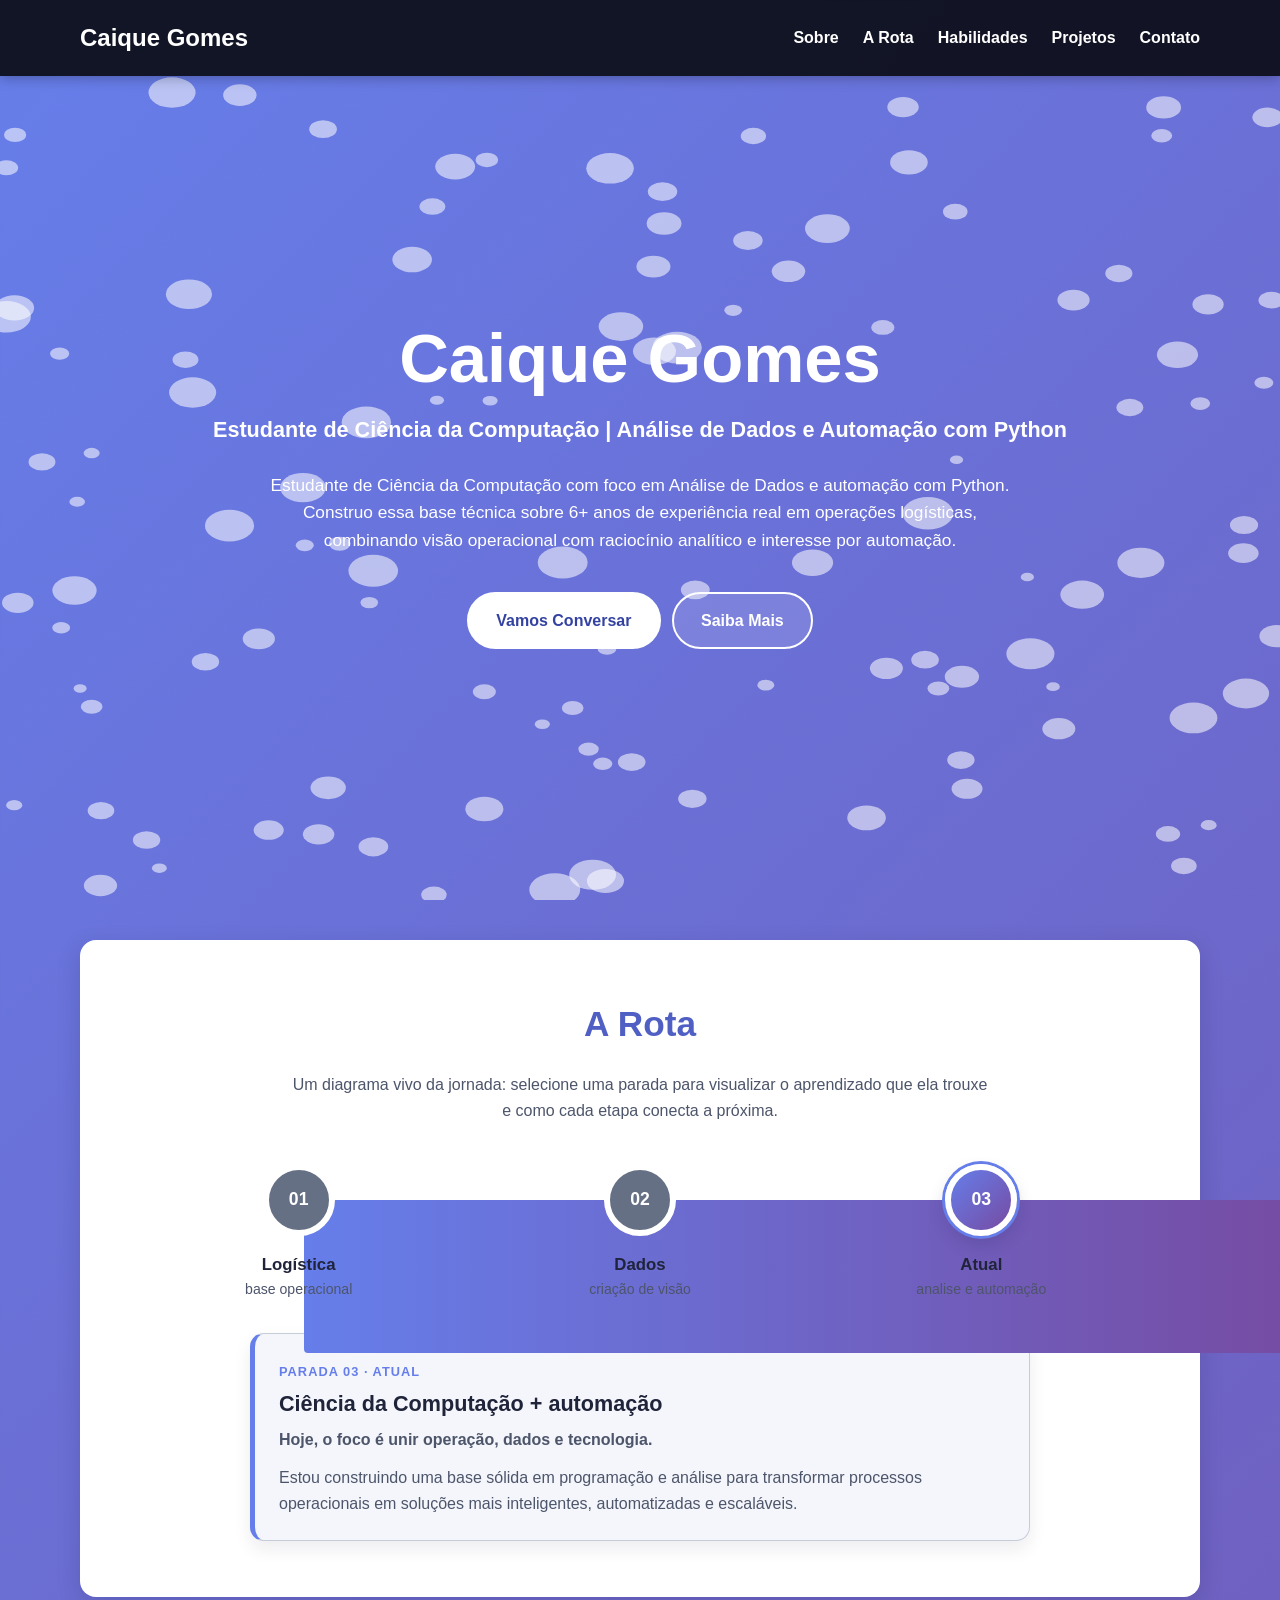
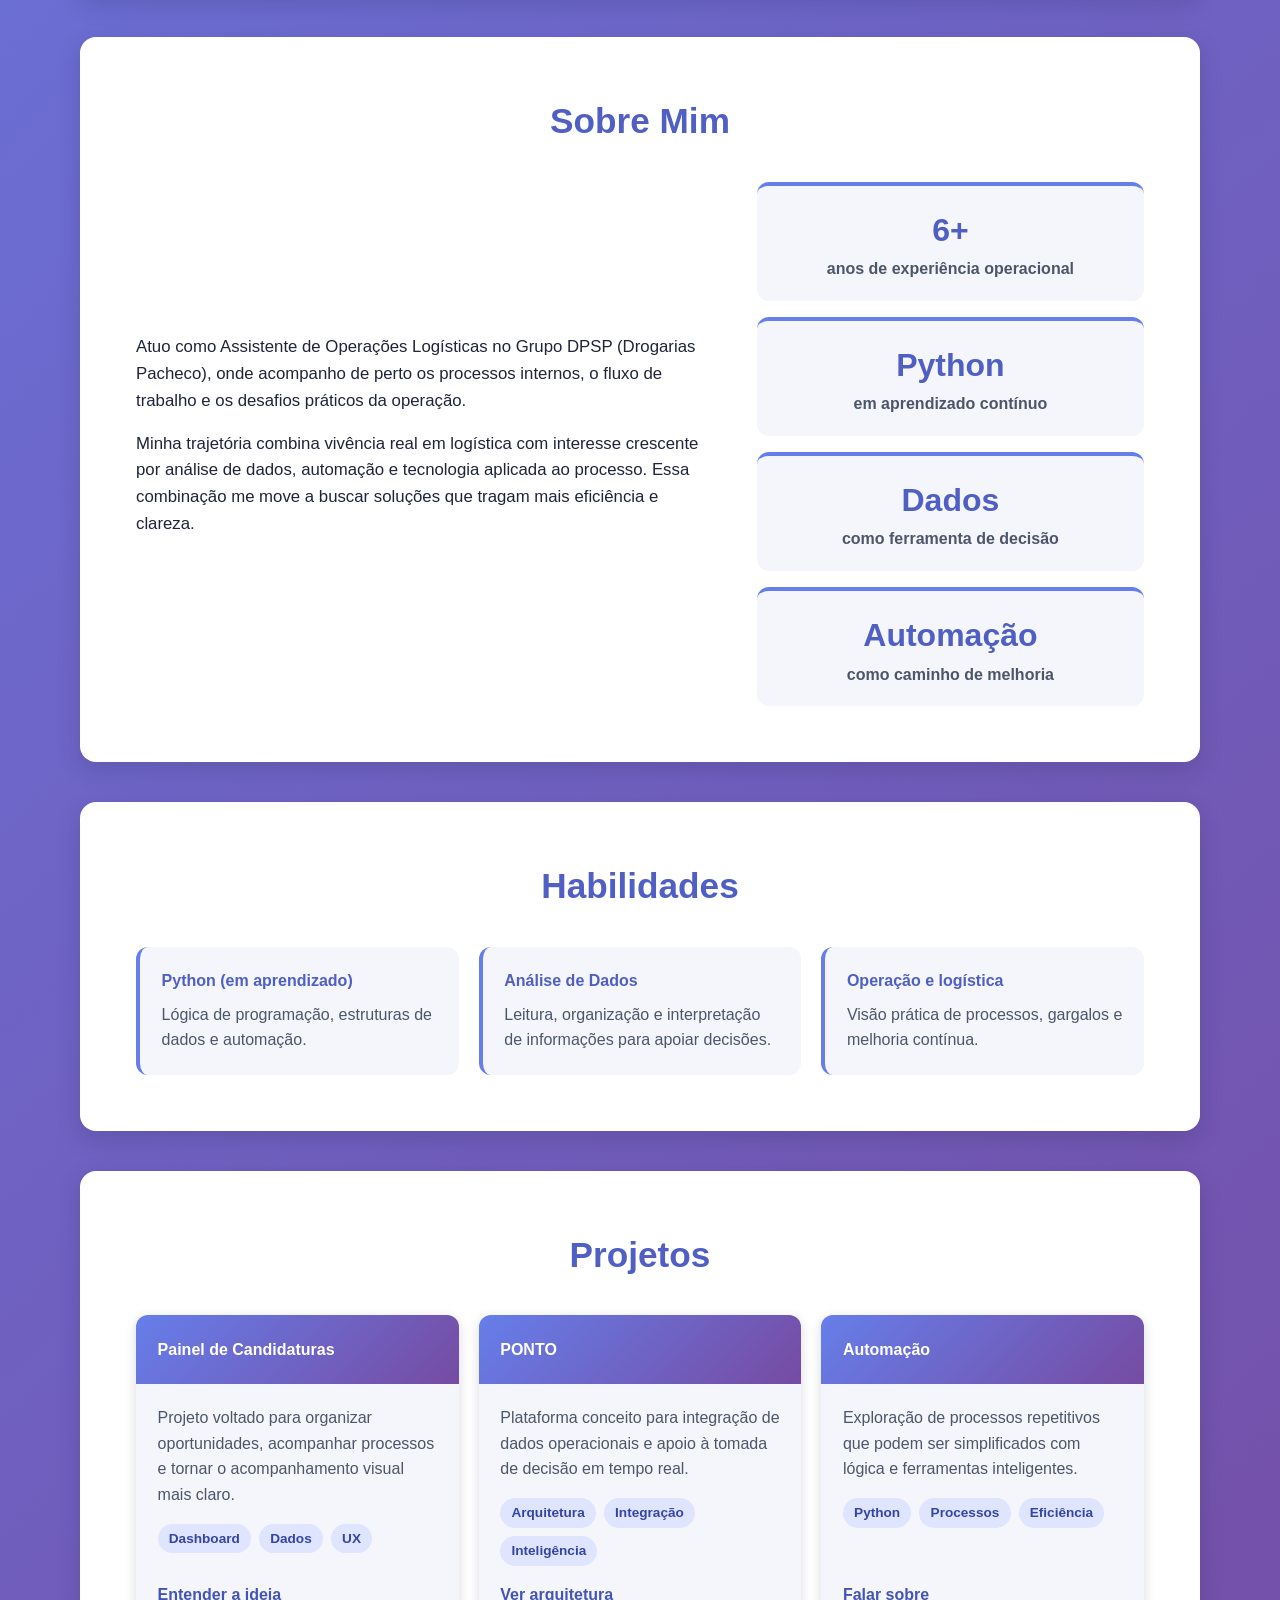
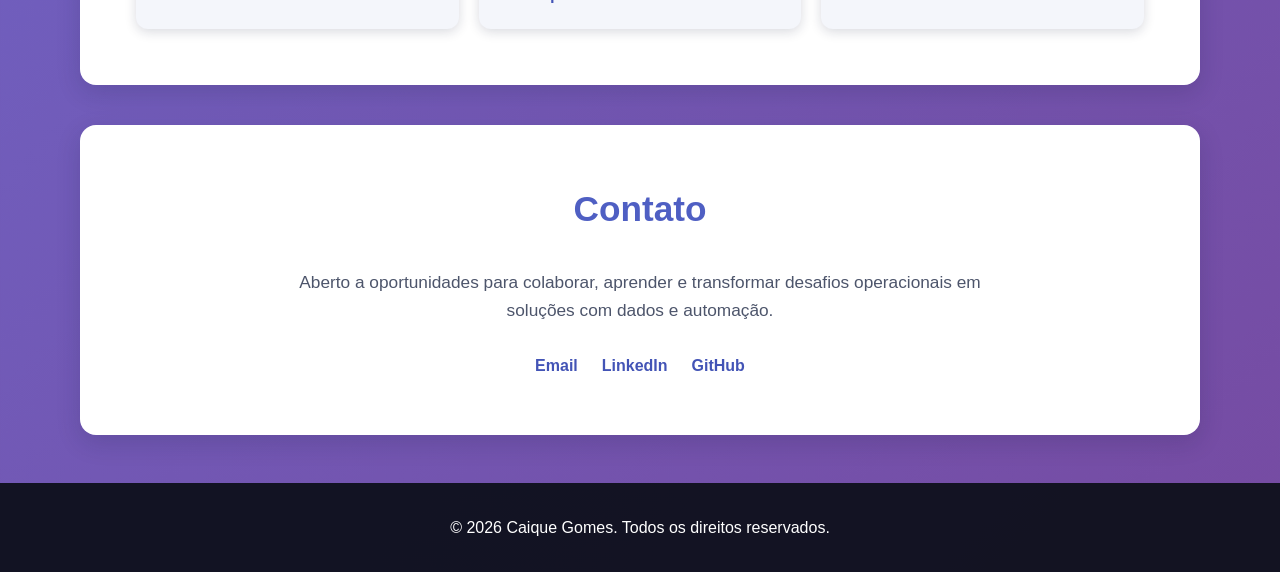
==== index.html @ d0c476ff "Reverte para a versão anterior do portfólio, antes dos ajustes do diagrama PONTO" ====
<!DOCTYPE html>
<html lang="pt-BR">
<head>
  <meta charset="UTF-8">
  <meta name="viewport" content="width=device-width, initial-scale=1.0">
  <meta name="description" content="Portfólio profissional de Caique Gomes, estudante de Ciência da Computação com foco em Análise de Dados e Automação com Python.">
  <title>Caique Gomes - Análise de Dados & Automação | Ciência da Computação</title>
  <style>
    :root {
      --primary: #667eea;
      --secondary: #764ba2;
      --ink: #20243a;
      --muted: #4d556b;
      --surface: #fff;
      --soft: #f4f6fb;
      --line: #c7ccd9;
      --neutral: #667085;
      --accent: #667eea;
      --shadow: rgba(21, 25, 59, .16);
      --star-color: #fff;
    }
    @media (prefers-color-scheme: dark) {
      :root {
        --ink: #edf0ff; --muted: #c2c8dc; --surface: #20243a;
        --soft: #2b3049; --line: #596078; --neutral: #b4bdd3;
        --shadow: rgba(0, 0, 0, .3);
      }
    }
    * { margin: 0; padding: 0; box-sizing: border-box; }
    html { scroll-behavior: smooth; }
    body { font-family: "Segoe UI", Tahoma, Geneva, Verdana, sans-serif; line-height: 1.6; color: var(--ink); background: linear-gradient(135deg, var(--primary), var(--secondary)); min-height: 100vh; }
    a { color: inherit; }
    .container { width: min(1120px, calc(100% - 2rem)); margin: 0 auto; }
    header { position: sticky; top: 0; z-index: 10; background: rgba(15, 17, 30, .96); color: #fff; box-shadow: 0 2px 12px rgba(0, 0, 0, .28); }
    nav { min-height: 76px; display: flex; align-items: center; justify-content: space-between; gap: 1.5rem; }
    nav h1 { font-size: 1.5rem; white-space: nowrap; }
    nav ul { display: flex; flex-wrap: wrap; justify-content: flex-end; gap: 1.5rem; list-style: none; }
    nav a { color: #fff; text-decoration: none; font-weight: 600; }
    nav a:hover, nav a:focus-visible { color: #b9c3ff; }

    .hero { position: relative; isolation: isolate; overflow: hidden; min-height: calc(100vh - 76px); display: grid; place-items: center; color: #fff; text-align: center; padding: clamp(5rem, 12vw, 8rem) 0; }
    .hero-content { position: relative; z-index: 2; }
    .starfield { position: absolute; z-index: 1; inset: 0; width: 100%; height: 100%; pointer-events: none; overflow: hidden; }
    .star { fill: var(--star-color); opacity: .55; transform-box: fill-box; transform-origin: center; }
    .hero h2 { font-size: clamp(2.4rem, 7vw, 4.3rem); line-height: 1.1; margin-bottom: 1rem; }
    .hero .subtitle { font-size: clamp(1.05rem, 2.5vw, 1.35rem); font-weight: 600; margin-bottom: 1.5rem; }
    .hero .description { max-width: 760px; margin: 0 auto 2rem; font-size: 1.08rem; }
    .button { display: inline-block; margin: .35rem; padding: .85rem 1.7rem; border: 2px solid #fff; border-radius: 999px; background: #fff; color: #3443a2; text-decoration: none; font-weight: 700; transition: transform .2s ease, box-shadow .2s ease; }
    .button.secondary { background: rgba(255,255,255,.12); color: #fff; }
    .button:hover, .button:focus-visible { transform: translateY(-3px); box-shadow: 0 8px 18px rgba(0,0,0,.25); }

    @keyframes twinkle { 0%, 100% { opacity: .2; transform: scale(.82); } 50% { opacity: 1; transform: scale(1.12); } }
    @media (prefers-reduced-motion: no-preference) {
      .star { animation: twinkle var(--twinkle-duration) ease-in-out var(--twinkle-delay) infinite; }
    }

    section.card-section { margin: 2.5rem auto; padding: clamp(2rem, 5vw, 3.5rem); background: var(--surface); border-radius: 16px; box-shadow: 0 8px 24px var(--shadow); }
    section h3 { color: #4f5fc3; text-align: center; font-size: clamp(1.7rem, 4vw, 2.2rem); margin-bottom: 2rem; }
    .about-content { display: grid; grid-template-columns: 1.5fr 1fr; gap: 2.5rem; align-items: center; }
    .about-copy p { margin-bottom: 1rem; font-size: 1.05rem; }
    .stats { display: grid; gap: 1rem; }
    .stat { padding: 1.2rem; text-align: center; background: var(--soft); border-radius: 12px; border-top: 4px solid var(--primary); }
    .stat-number { display: block; color: #4f5fc3; font-size: 2rem; font-weight: 800; }
    .stat-label { color: var(--muted); font-weight: 600; }
    .skills-grid, .projects-grid { display: grid; grid-template-columns: repeat(3, 1fr); gap: 1.25rem; }
    .skill-card, .project-card { background: var(--soft); border-radius: 12px; overflow: hidden; }
    .skill-card { padding: 1.35rem; border-left: 4px solid var(--primary); }
    .skill-card h4 { color: #4f5fc3; margin-bottom: .5rem; }
    .skill-card p, .project-body p, .route-detail p { color: var(--muted); }
    .project-card { display: flex; flex-direction: column; box-shadow: 0 3px 12px var(--shadow); }
    .project-header { padding: 1.35rem; color: #fff; background: linear-gradient(135deg, var(--primary), var(--secondary)); }
    .project-body { display: flex; flex: 1; flex-direction: column; gap: 1rem; padding: 1.35rem; }
    .project-tags { display: flex; flex-wrap: wrap; gap: .5rem; }
    .tag { padding: .25rem .7rem; border-radius: 999px; background: #dfe4ff; color: #3546a2; font-size: .85rem; font-weight: 700; }
    .project-link { margin-top: auto; color: #4354b6; font-weight: 700; text-decoration: none; }
    .project-link:hover, .project-link:focus-visible { text-decoration: underline; }

    .route-intro { max-width: 700px; margin: -.75rem auto 1.5rem; color: var(--muted); text-align: center; }
    .route-map { position: relative; padding: 1rem 0 0; }
    .route-map::before { content: ""; position: absolute; top: 3.25rem; left: 16.66%; right: 16.66%; height: 4px; border-radius: 4px; background: var(--line); }
    .route-progress { position: absolute; z-index: 0; top: 3.25rem; left: 16.66%; width: 0; height: 4px; border-radius: 4px; background: linear-gradient(90deg,var(--primary),var(--secondary)); transition: width .5s ease, height .5s ease; }
    .route-nodes { position: relative; z-index: 1; display: grid; grid-template-columns: repeat(3, 1fr); gap: 1rem; }
    .route-node { display: flex; flex-direction: column; align-items: center; min-width: 0; }
    .route-node-button { width: 4.5rem; height: 4.5rem; display: grid; place-items: center; border: 6px solid var(--surface); border-radius: 50%; background: var(--neutral); color: #fff; font-size: 1.1rem; font-weight: 800; cursor: pointer; transition: transform .2s ease, outline .2s ease, background .2s ease; }
    .route-node-button:hover, .route-node-button:focus-visible { transform: scale(1.08); outline: 3px solid var(--primary); outline-offset: 3px; }
    .route-node.is-active .route-node-button, .route-node.is-current .route-node-button { background: var(--accent); box-shadow: 0 0 0 3px var(--accent), 0 8px 18px var(--shadow); }
    .route-node.is-current .route-node-button { background: linear-gradient(135deg,var(--primary),var(--secondary)); }
    .route-node-label { margin-top: 1rem; text-align: center; }
    .route-node-label strong { display: block; font-size: 1.05rem; }
    .route-node-label span { display: block; color: var(--muted); font-size: .88rem; }
    .route-detail { display: none; margin: 2rem auto 0; max-width: 780px; border: 1px solid var(--line); border-left: 5px solid var(--accent); border-radius: 14px; background: var(--soft); box-shadow: 0 8px 18px rgba(21,25,59,.08); }
    .route-detail.is-visible { display: block; }
    .route-detail-content { padding: 1.5rem; }
    .route-detail-kicker { color: var(--accent); font-size: .8rem; font-weight: 800; letter-spacing: .08em; text-transform: uppercase; }
    .route-detail h4 { margin: .2rem 0 .35rem; font-size: 1.35rem; }
    .route-detail .detail-subtitle { color: var(--muted); font-weight: 600; margin-bottom: .8rem; }
    .route-hint { margin-top: 1rem; color: var(--muted); text-align: center; font-size: .9rem; }
    @keyframes detailIn { from { opacity: 0; transform: translateY(10px); } to { opacity: 1; transform: translateY(0); } }

    .contact-section { text-align: center; }
    .contact-section > p { max-width: 700px; margin: 0 auto 1.8rem; color: var(--muted); font-size: 1.08rem; }
    .contact-links { display: flex; flex-wrap: wrap; justify-content: center; gap: 1.5rem; }
    .contact-link { color: #4354b6; font-weight: 700; text-decoration: none; }
    .contact-link:hover, .contact-link:focus-visible { color: var(--secondary); text-decoration: underline; }
    footer { margin-top: 3rem; padding: 2rem 1rem; color: #fff; text-align: center; background: rgba(15,17,30,.96); }

    @media (max-width: 800px) {
      nav { flex-direction: column; justify-content: center; padding: 1rem 0; }
      nav ul { justify-content: center; gap: .8rem 1rem; }
      .about-content, .skills-grid, .projects-grid { grid-template-columns: 1fr; }
      .stats { grid-template-columns: repeat(3,1fr); }
      .route-map::before { top: 2.25rem; bottom: 2.25rem; left: 2.25rem; right: auto; width: 4px; height: auto; }
      .route-progress { top: 2.25rem; left: 2.25rem; width: 4px; height: 0; transition: height .5s ease; }
      .route-nodes { display: flex; flex-direction: column; gap: 1rem; }
      .route-node { display: grid; grid-template-columns: 4.5rem 1fr; gap: 1rem; align-items: center; }
      .route-node-button { grid-column: 1; grid-row: 1; }
      .route-node-label { grid-column: 2; grid-row: 1; margin: 0; text-align: left; }
    }
    @media (max-width: 500px) {
      nav ul { font-size: .9rem; }
      .hero { min-height: calc(100svh - 100px); padding: 4rem 0; }
      .stats { grid-template-columns: 1fr; }
      section.card-section { margin: 1.5rem auto; padding: 1.5rem; }
    }
    @media (prefers-reduced-motion: reduce) {
      html { scroll-behavior: auto; }
      .route-node-button, .route-progress, .route-detail { transition: none; animation: none; }
    }
  </style>
</head>
<body>
  <header>
    <nav class="container" aria-label="Navegação principal">
      <h1>Caique Gomes</h1>
      <ul>
        <li><a href="#sobre">Sobre</a></li><li><a href="#rota">A Rota</a></li><li><a href="#habilidades">Habilidades</a></li><li><a href="#projetos">Projetos</a></li><li><a href="#contato">Contato</a></li>
      </ul>
    </nav>
  </header>
  <main>
    <section class="hero">
      <svg class="starfield" id="starfield" aria-hidden="true" focusable="false" preserveAspectRatio="none"></svg>
      <div class="container hero-content">
        <h2>Caique Gomes</h2>
        <p class="subtitle">Estudante de Ciência da Computação | Análise de Dados e Automação com Python</p>
        <p class="description">Estudante de Ciência da Computação com foco em Análise de Dados e automação com Python. Construo essa base técnica sobre 6+ anos de experiência real em operações logísticas, combinando visão operacional com raciocínio analítico e interesse por automação.</p>
        <a class="button" href="#contato">Vamos Conversar</a><a class="button secondary" href="#sobre">Saiba Mais</a>
      </div>
    </section>

    <section id="rota" class="card-section container">
      <h3>A Rota</h3>
      <p class="route-intro">Um diagrama vivo da jornada: selecione uma parada para visualizar o aprendizado que ela trouxe e como cada etapa conecta a próxima.</p>
      <div class="route-map" data-route-map>
        <div class="route-progress" data-route-progress aria-hidden="true"></div>
        <div class="route-nodes" role="tablist" aria-label="Etapas da carreira">
          <div class="route-node" data-route-node="0">
            <button class="route-node-button" type="button" role="tab" aria-selected="false" aria-controls="route-detail-0" id="route-tab-0">01</button>
            <div class="route-node-label"><strong>Logística</strong><span>base operacional</span></div>
          </div>
          <div class="route-node" data-route-node="1">
            <button class="route-node-button" type="button" role="tab" aria-selected="false" aria-controls="route-detail-1" id="route-tab-1">02</button>
            <div class="route-node-label"><strong>Dados</strong><span>criação de visão</span></div>
          </div>
          <div class="route-node is-current" data-route-node="2">
            <button class="route-node-button" type="button" role="tab" aria-selected="true" aria-controls="route-detail-2" id="route-tab-2">03</button>
            <div class="route-node-label"><strong>Atual</strong><span>analise e automação</span></div>
          </div>
        </div>
      </div>

      <article class="route-detail" id="route-detail-0" role="tabpanel" aria-labelledby="route-tab-0">
        <div class="route-detail-content">
          <span class="route-detail-kicker">Parada 01 · Base</span>
          <h4>Logística e operação</h4>
          <div class="detail-subtitle">Minha formação prática começou no chão do processo.</div>
          <p>Foi nessa rotina que desenvolvi atenção aos detalhes, senso de prioridade e entendimento real de como fluxos impactam pessoas, tempo e resultado.</p>
        </div>
      </article>

      <article class="route-detail" id="route-detail-1" role="tabpanel" aria-labelledby="route-tab-1">
        <div class="route-detail-content">
          <span class="route-detail-kicker">Parada 02 · Expansão</span>
          <h4>Raciocínio analítico</h4>
          <div class="detail-subtitle">A transição começou com a busca por padrões.</div>
          <p>Ao observar problemas recorrentes e métricas do processo, fiquei curioso sobre como transformar dados operacionais em clareza para decisão.</p>
        </div>
      </article>

      <article class="route-detail is-visible" id="route-detail-2" role="tabpanel" aria-labelledby="route-tab-2">
        <div class="route-detail-content">
          <span class="route-detail-kicker">Parada 03 · Atual</span>
          <h4>Ciência da Computação + automação</h4>
          <div class="detail-subtitle">Hoje, o foco é unir operação, dados e tecnologia.</div>
          <p>Estou construindo uma base sólida em programação e análise para transformar processos operacionais em soluções mais inteligentes, automatizadas e escaláveis.</p>
        </div>
      </article>
    </section>

    <section id="sobre" class="card-section container">
      <h3>Sobre Mim</h3>
      <div class="about-content">
        <div class="about-copy">
          <p>Atuo como Assistente de Operações Logísticas no Grupo DPSP (Drogarias Pacheco), onde acompanho de perto os processos internos, o fluxo de trabalho e os desafios práticos da operação.</p>
          <p>Minha trajetória combina vivência real em logística com interesse crescente por análise de dados, automação e tecnologia aplicada ao processo. Essa combinação me move a buscar soluções que tragam mais eficiência e clareza.</p>
        </div>
        <div class="stats">
          <div class="stat"><span class="stat-number">6+</span><span class="stat-label">anos de experiência operacional</span></div>
          <div class="stat"><span class="stat-number">Python</span><span class="stat-label">em aprendizado contínuo</span></div>
          <div class="stat"><span class="stat-number">Dados</span><span class="stat-label">como ferramenta de decisão</span></div>
          <div class="stat"><span class="stat-number">Automação</span><span class="stat-label">como caminho de melhoria</span></div>
        </div>
      </div>
    </section>

    <section id="habilidades" class="card-section container">
      <h3>Habilidades</h3>
      <div class="skills-grid">
        <article class="skill-card"><h4>Python (em aprendizado)</h4><p>Lógica de programação, estruturas de dados e automação.</p></article>
        <article class="skill-card"><h4>Análise de Dados</h4><p>Leitura, organização e interpretação de informações para apoiar decisões.</p></article>
        <article class="skill-card"><h4>Operação e logística</h4><p>Visão prática de processos, gargalos e melhoria contínua.</p></article>
      </div>
    </section>

    <section id="projetos" class="card-section container">
      <h3>Projetos</h3>
      <div class="projects-grid">
        <article class="project-card">
          <div class="project-header"><h4>Painel de Candidaturas</h4></div>
          <div class="project-body">
            <p>Projeto voltado para organizar oportunidades, acompanhar processos e tornar o acompanhamento visual mais claro.</p>
            <div class="project-tags">
              <span class="tag">Dashboard</span>
              <span class="tag">Dados</span>
              <span class="tag">UX</span>
            </div>
            <a class="project-link" href="#contato">Entender a ideia</a>
          </div>
        </article>

        <article class="project-card">
          <div class="project-header"><h4>PONTO</h4></div>
          <div class="project-body">
            <p>Plataforma conceito para integração de dados operacionais e apoio à tomada de decisão em tempo real.</p>
            <div class="project-tags">
              <span class="tag">Arquitetura</span>
              <span class="tag">Integração</span>
              <span class="tag">Inteligência</span>
            </div>
            <a class="project-link" href="#rota">Ver arquitetura</a>
          </div>
        </article>

        <article class="project-card">
          <div class="project-header"><h4>Automação</h4></div>
          <div class="project-body">
            <p>Exploração de processos repetitivos que podem ser simplificados com lógica e ferramentas inteligentes.</p>
            <div class="project-tags">
              <span class="tag">Python</span>
              <span class="tag">Processos</span>
              <span class="tag">Eficiência</span>
            </div>
            <a class="project-link" href="#contato">Falar sobre</a>
          </div>
        </article>
      </div>
    </section>

    <section id="contato" class="card-section container" style="text-align:center;">
      <h3>Contato</h3>
      <p style="max-width:700px;margin:0 auto 1.8rem;color:var(--muted);font-size:1.08rem;">Aberto a oportunidades para colaborar, aprender e transformar desafios operacionais em soluções com dados e automação.</p>
      <div class="contact-links">
        <a class="contact-link" href="mailto:caiquegomesn@gmail.com">Email</a>
        <a class="contact-link" href="https://www.linkedin.com" target="_blank" rel="noreferrer">LinkedIn</a>
        <a class="contact-link" href="https://github.com/CaiqueGomesn" target="_blank" rel="noreferrer">GitHub</a>
      </div>
    </section>
  </main>
  <footer><p>© 2026 Caique Gomes. Todos os direitos reservados.</p></footer>

  <script>
    const starfield = document.getElementById('starfield');
    const STAR_COUNT = 110;
    const SVG_NS = 'http://www.w3.org/2000/svg';
    const random = (min, max) => Math.random() * (max - min) + min;
    starfield.setAttribute('viewBox', '0 0 100 100');

    for (let index = 0; index < STAR_COUNT; index += 1) {
      const star = document.createElementNS(SVG_NS, 'circle');
      star.classList.add('star');
      star.setAttribute('cx', random(0, 100).toFixed(2));
      star.setAttribute('cy', random(0, 100).toFixed(2));
      star.setAttribute('r', random(.5, 2).toFixed(2));
      star.style.setProperty('--twinkle-duration', `${random(2.5, 6).toFixed(2)}s`);
      star.style.setProperty('--twinkle-delay', `${random(-6, 0).toFixed(2)}s`);
      starfield.appendChild(star);
    }

    const nodes = [...document.querySelectorAll('[data-route-node]')];
    const progress = document.querySelector('[data-route-progress]');
    const details = [...document.querySelectorAll('.route-detail')];

    function selectRoute(index) {
      nodes.forEach((node, current) => {
        const button = node.querySelector('.route-node-button');
        const selected = current === index;
        node.classList.toggle('is-active', selected);
        node.classList.toggle('is-current', selected);
        button.setAttribute('aria-selected', String(selected));
        button.tabIndex = selected ? 0 : -1;
      });

      details.forEach((detail, current) => detail.classList.toggle('is-visible', current === index));
      progress.style.width = `${index * 50}%`;
      progress.style.height = `${index * 50}%`;
    }

    nodes.forEach((node, index) => {
      const button = node.querySelector('.route-node-button');
      button.addEventListener('click', () => selectRoute(index));
      button.addEventListener('keydown', (event) => {
        const direction = event.key === 'ArrowRight' || event.key === 'ArrowDown' ? 1 : event.key === 'ArrowLeft' || event.key === 'ArrowUp' ? -1 : 0;
        if (direction) {
          event.preventDefault();
          const next = (index + direction + nodes.length) % nodes.length;
          selectRoute(next);
          nodes[next].querySelector('button').focus();
        }
      });
    });

    selectRoute(2);
  </script>
</body>
</html>
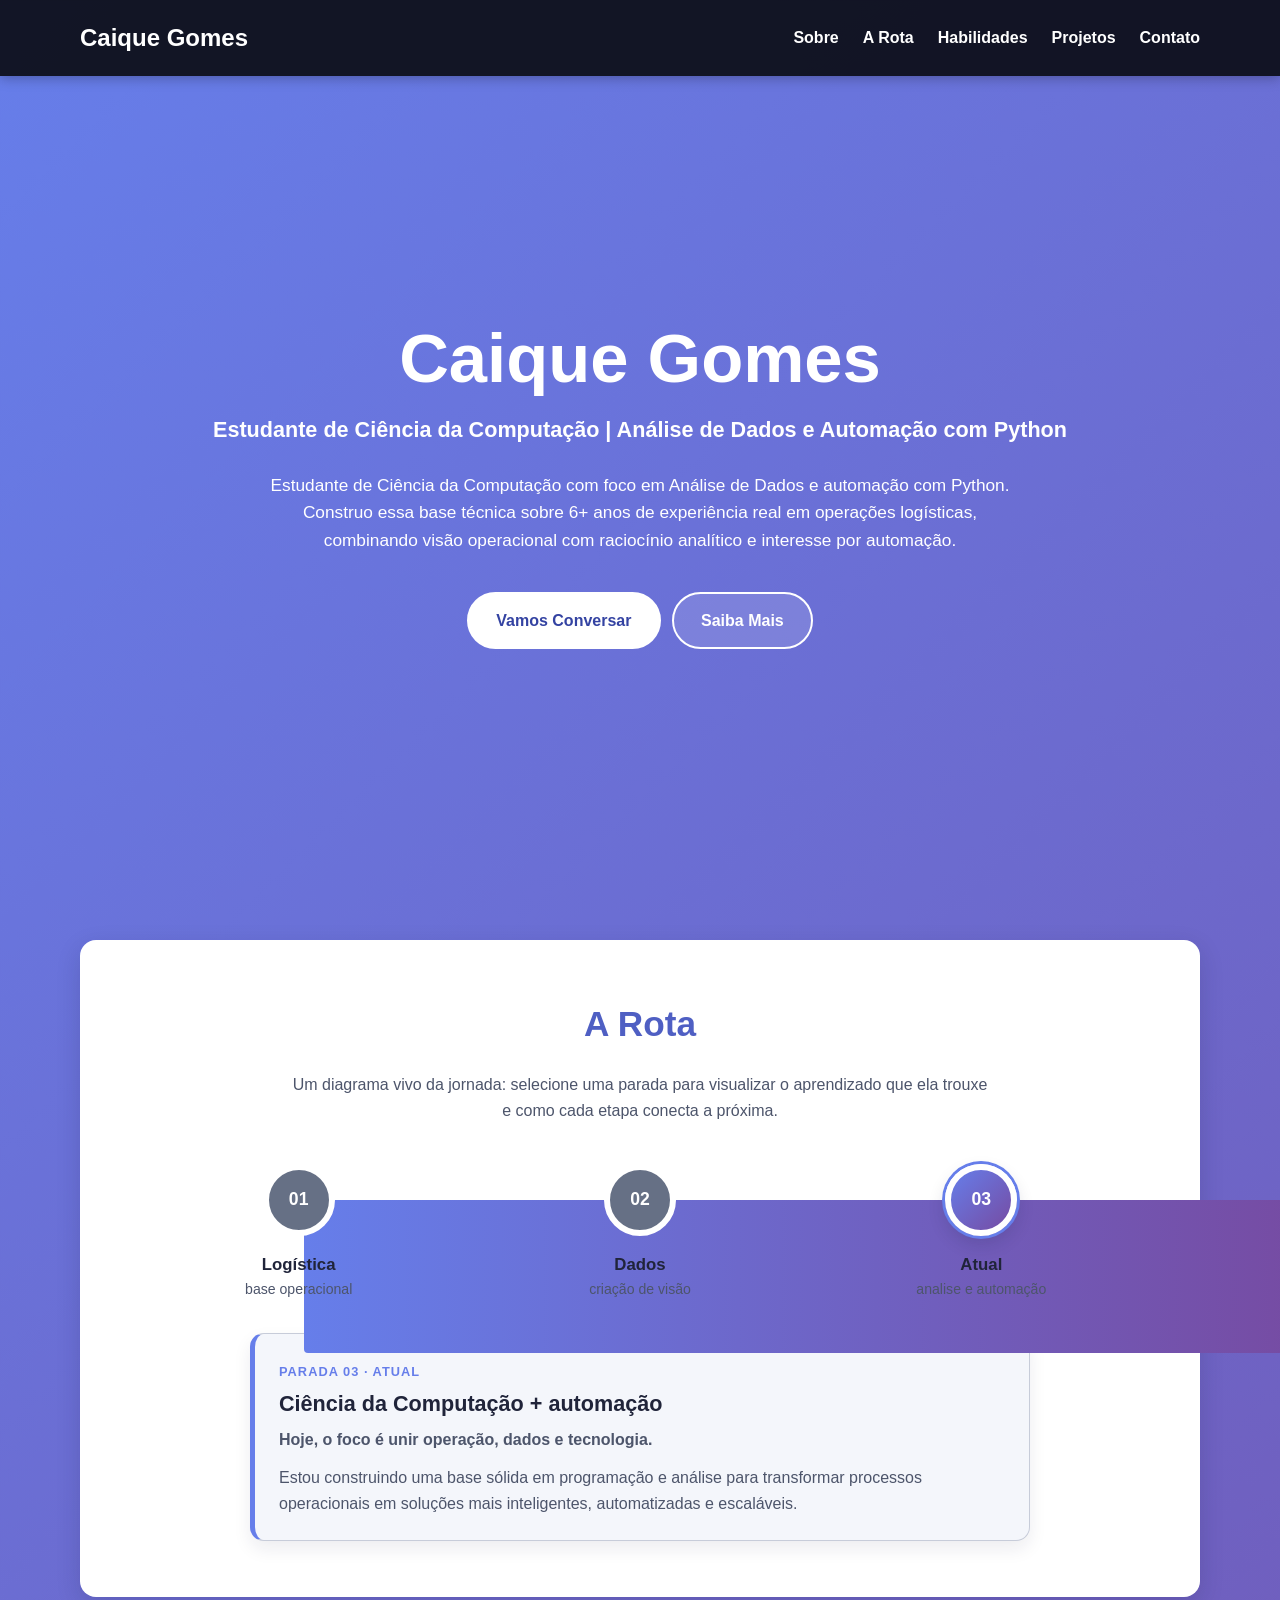
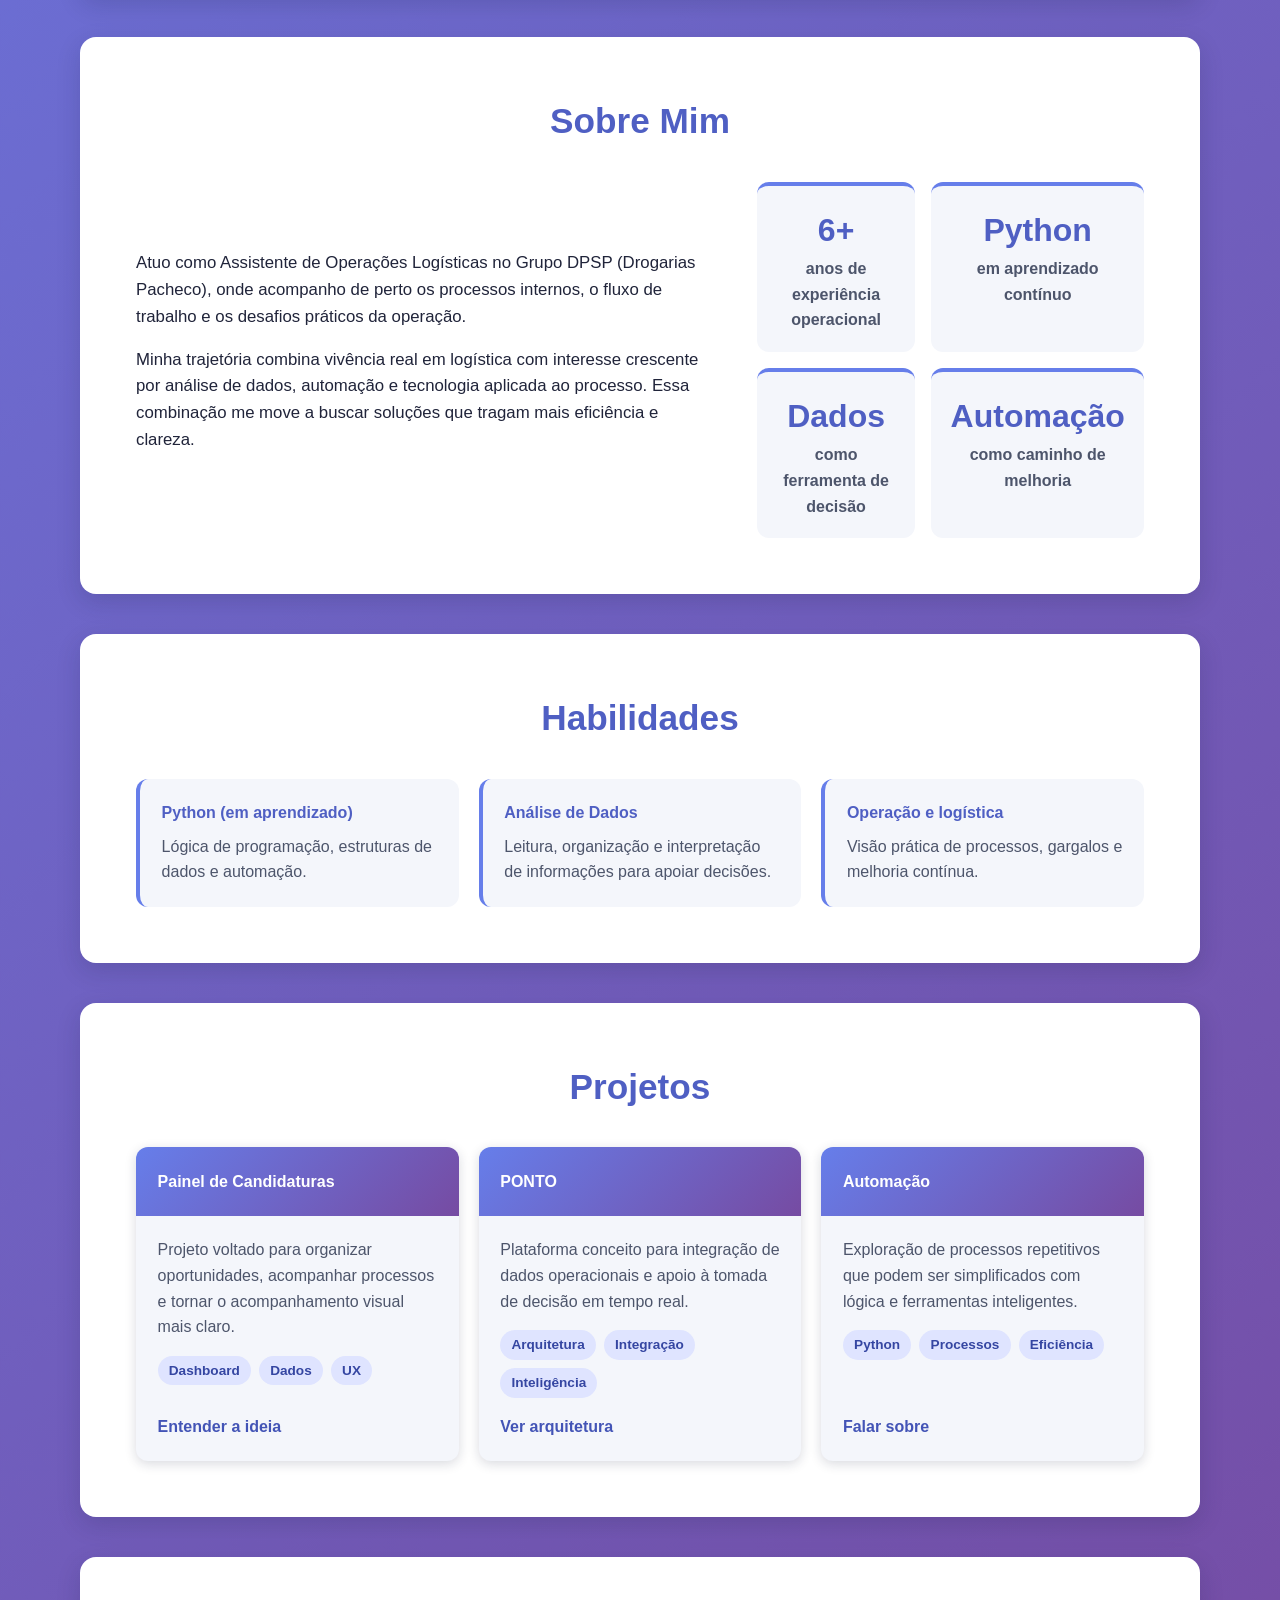
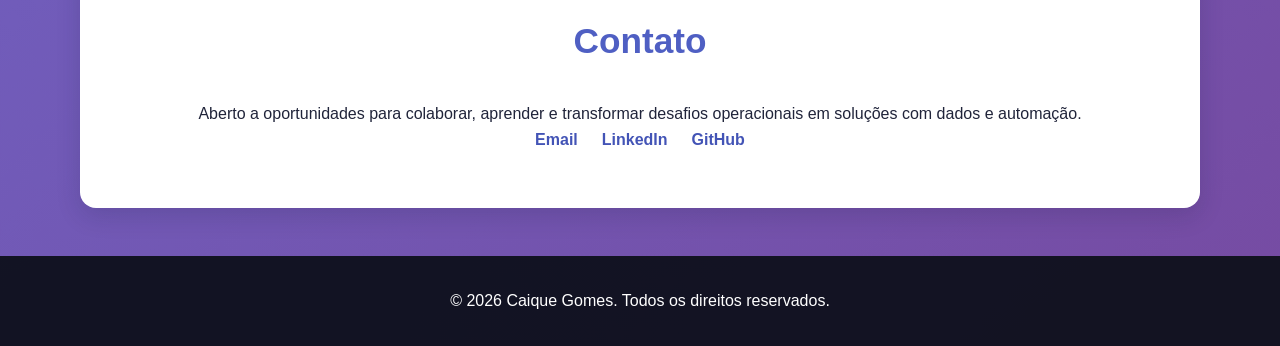
==== commit da1c739f: "Remove a animação de estrelas do banner" ====
--- a/index.html
+++ b/index.html
@@ -6,330 +6,31 @@
   <meta name="description" content="Portfólio profissional de Caique Gomes, estudante de Ciência da Computação com foco em Análise de Dados e Automação com Python.">
   <title>Caique Gomes - Análise de Dados & Automação | Ciência da Computação</title>
   <style>
-    :root {
-      --primary: #667eea;
-      --secondary: #764ba2;
-      --ink: #20243a;
-      --muted: #4d556b;
-      --surface: #fff;
-      --soft: #f4f6fb;
-      --line: #c7ccd9;
-      --neutral: #667085;
-      --accent: #667eea;
-      --shadow: rgba(21, 25, 59, .16);
-      --star-color: #fff;
-    }
-    @media (prefers-color-scheme: dark) {
-      :root {
-        --ink: #edf0ff; --muted: #c2c8dc; --surface: #20243a;
-        --soft: #2b3049; --line: #596078; --neutral: #b4bdd3;
-        --shadow: rgba(0, 0, 0, .3);
-      }
-    }
-    * { margin: 0; padding: 0; box-sizing: border-box; }
-    html { scroll-behavior: smooth; }
-    body { font-family: "Segoe UI", Tahoma, Geneva, Verdana, sans-serif; line-height: 1.6; color: var(--ink); background: linear-gradient(135deg, var(--primary), var(--secondary)); min-height: 100vh; }
-    a { color: inherit; }
-    .container { width: min(1120px, calc(100% - 2rem)); margin: 0 auto; }
-    header { position: sticky; top: 0; z-index: 10; background: rgba(15, 17, 30, .96); color: #fff; box-shadow: 0 2px 12px rgba(0, 0, 0, .28); }
-    nav { min-height: 76px; display: flex; align-items: center; justify-content: space-between; gap: 1.5rem; }
-    nav h1 { font-size: 1.5rem; white-space: nowrap; }
-    nav ul { display: flex; flex-wrap: wrap; justify-content: flex-end; gap: 1.5rem; list-style: none; }
-    nav a { color: #fff; text-decoration: none; font-weight: 600; }
-    nav a:hover, nav a:focus-visible { color: #b9c3ff; }
-
-    .hero { position: relative; isolation: isolate; overflow: hidden; min-height: calc(100vh - 76px); display: grid; place-items: center; color: #fff; text-align: center; padding: clamp(5rem, 12vw, 8rem) 0; }
-    .hero-content { position: relative; z-index: 2; }
-    .starfield { position: absolute; z-index: 1; inset: 0; width: 100%; height: 100%; pointer-events: none; overflow: hidden; }
-    .star { fill: var(--star-color); opacity: .55; transform-box: fill-box; transform-origin: center; }
-    .hero h2 { font-size: clamp(2.4rem, 7vw, 4.3rem); line-height: 1.1; margin-bottom: 1rem; }
-    .hero .subtitle { font-size: clamp(1.05rem, 2.5vw, 1.35rem); font-weight: 600; margin-bottom: 1.5rem; }
-    .hero .description { max-width: 760px; margin: 0 auto 2rem; font-size: 1.08rem; }
-    .button { display: inline-block; margin: .35rem; padding: .85rem 1.7rem; border: 2px solid #fff; border-radius: 999px; background: #fff; color: #3443a2; text-decoration: none; font-weight: 700; transition: transform .2s ease, box-shadow .2s ease; }
-    .button.secondary { background: rgba(255,255,255,.12); color: #fff; }
-    .button:hover, .button:focus-visible { transform: translateY(-3px); box-shadow: 0 8px 18px rgba(0,0,0,.25); }
-
-    @keyframes twinkle { 0%, 100% { opacity: .2; transform: scale(.82); } 50% { opacity: 1; transform: scale(1.12); } }
-    @media (prefers-reduced-motion: no-preference) {
-      .star { animation: twinkle var(--twinkle-duration) ease-in-out var(--twinkle-delay) infinite; }
-    }
-
-    section.card-section { margin: 2.5rem auto; padding: clamp(2rem, 5vw, 3.5rem); background: var(--surface); border-radius: 16px; box-shadow: 0 8px 24px var(--shadow); }
-    section h3 { color: #4f5fc3; text-align: center; font-size: clamp(1.7rem, 4vw, 2.2rem); margin-bottom: 2rem; }
-    .about-content { display: grid; grid-template-columns: 1.5fr 1fr; gap: 2.5rem; align-items: center; }
-    .about-copy p { margin-bottom: 1rem; font-size: 1.05rem; }
-    .stats { display: grid; gap: 1rem; }
-    .stat { padding: 1.2rem; text-align: center; background: var(--soft); border-radius: 12px; border-top: 4px solid var(--primary); }
-    .stat-number { display: block; color: #4f5fc3; font-size: 2rem; font-weight: 800; }
-    .stat-label { color: var(--muted); font-weight: 600; }
-    .skills-grid, .projects-grid { display: grid; grid-template-columns: repeat(3, 1fr); gap: 1.25rem; }
-    .skill-card, .project-card { background: var(--soft); border-radius: 12px; overflow: hidden; }
-    .skill-card { padding: 1.35rem; border-left: 4px solid var(--primary); }
-    .skill-card h4 { color: #4f5fc3; margin-bottom: .5rem; }
-    .skill-card p, .project-body p, .route-detail p { color: var(--muted); }
-    .project-card { display: flex; flex-direction: column; box-shadow: 0 3px 12px var(--shadow); }
-    .project-header { padding: 1.35rem; color: #fff; background: linear-gradient(135deg, var(--primary), var(--secondary)); }
-    .project-body { display: flex; flex: 1; flex-direction: column; gap: 1rem; padding: 1.35rem; }
-    .project-tags { display: flex; flex-wrap: wrap; gap: .5rem; }
-    .tag { padding: .25rem .7rem; border-radius: 999px; background: #dfe4ff; color: #3546a2; font-size: .85rem; font-weight: 700; }
-    .project-link { margin-top: auto; color: #4354b6; font-weight: 700; text-decoration: none; }
-    .project-link:hover, .project-link:focus-visible { text-decoration: underline; }
-
-    .route-intro { max-width: 700px; margin: -.75rem auto 1.5rem; color: var(--muted); text-align: center; }
-    .route-map { position: relative; padding: 1rem 0 0; }
-    .route-map::before { content: ""; position: absolute; top: 3.25rem; left: 16.66%; right: 16.66%; height: 4px; border-radius: 4px; background: var(--line); }
-    .route-progress { position: absolute; z-index: 0; top: 3.25rem; left: 16.66%; width: 0; height: 4px; border-radius: 4px; background: linear-gradient(90deg,var(--primary),var(--secondary)); transition: width .5s ease, height .5s ease; }
-    .route-nodes { position: relative; z-index: 1; display: grid; grid-template-columns: repeat(3, 1fr); gap: 1rem; }
-    .route-node { display: flex; flex-direction: column; align-items: center; min-width: 0; }
-    .route-node-button { width: 4.5rem; height: 4.5rem; display: grid; place-items: center; border: 6px solid var(--surface); border-radius: 50%; background: var(--neutral); color: #fff; font-size: 1.1rem; font-weight: 800; cursor: pointer; transition: transform .2s ease, outline .2s ease, background .2s ease; }
-    .route-node-button:hover, .route-node-button:focus-visible { transform: scale(1.08); outline: 3px solid var(--primary); outline-offset: 3px; }
-    .route-node.is-active .route-node-button, .route-node.is-current .route-node-button { background: var(--accent); box-shadow: 0 0 0 3px var(--accent), 0 8px 18px var(--shadow); }
-    .route-node.is-current .route-node-button { background: linear-gradient(135deg,var(--primary),var(--secondary)); }
-    .route-node-label { margin-top: 1rem; text-align: center; }
-    .route-node-label strong { display: block; font-size: 1.05rem; }
-    .route-node-label span { display: block; color: var(--muted); font-size: .88rem; }
-    .route-detail { display: none; margin: 2rem auto 0; max-width: 780px; border: 1px solid var(--line); border-left: 5px solid var(--accent); border-radius: 14px; background: var(--soft); box-shadow: 0 8px 18px rgba(21,25,59,.08); }
-    .route-detail.is-visible { display: block; }
-    .route-detail-content { padding: 1.5rem; }
-    .route-detail-kicker { color: var(--accent); font-size: .8rem; font-weight: 800; letter-spacing: .08em; text-transform: uppercase; }
-    .route-detail h4 { margin: .2rem 0 .35rem; font-size: 1.35rem; }
-    .route-detail .detail-subtitle { color: var(--muted); font-weight: 600; margin-bottom: .8rem; }
-    .route-hint { margin-top: 1rem; color: var(--muted); text-align: center; font-size: .9rem; }
-    @keyframes detailIn { from { opacity: 0; transform: translateY(10px); } to { opacity: 1; transform: translateY(0); } }
-
-    .contact-section { text-align: center; }
-    .contact-section > p { max-width: 700px; margin: 0 auto 1.8rem; color: var(--muted); font-size: 1.08rem; }
-    .contact-links { display: flex; flex-wrap: wrap; justify-content: center; gap: 1.5rem; }
-    .contact-link { color: #4354b6; font-weight: 700; text-decoration: none; }
-    .contact-link:hover, .contact-link:focus-visible { color: var(--secondary); text-decoration: underline; }
-    footer { margin-top: 3rem; padding: 2rem 1rem; color: #fff; text-align: center; background: rgba(15,17,30,.96); }
-
-    @media (max-width: 800px) {
-      nav { flex-direction: column; justify-content: center; padding: 1rem 0; }
-      nav ul { justify-content: center; gap: .8rem 1rem; }
-      .about-content, .skills-grid, .projects-grid { grid-template-columns: 1fr; }
-      .stats { grid-template-columns: repeat(3,1fr); }
-      .route-map::before { top: 2.25rem; bottom: 2.25rem; left: 2.25rem; right: auto; width: 4px; height: auto; }
-      .route-progress { top: 2.25rem; left: 2.25rem; width: 4px; height: 0; transition: height .5s ease; }
-      .route-nodes { display: flex; flex-direction: column; gap: 1rem; }
-      .route-node { display: grid; grid-template-columns: 4.5rem 1fr; gap: 1rem; align-items: center; }
-      .route-node-button { grid-column: 1; grid-row: 1; }
-      .route-node-label { grid-column: 2; grid-row: 1; margin: 0; text-align: left; }
-    }
-    @media (max-width: 500px) {
-      nav ul { font-size: .9rem; }
-      .hero { min-height: calc(100svh - 100px); padding: 4rem 0; }
-      .stats { grid-template-columns: 1fr; }
-      section.card-section { margin: 1.5rem auto; padding: 1.5rem; }
-    }
-    @media (prefers-reduced-motion: reduce) {
-      html { scroll-behavior: auto; }
-      .route-node-button, .route-progress, .route-detail { transition: none; animation: none; }
-    }
+    :root { --primary:#667eea; --secondary:#764ba2; --ink:#20243a; --muted:#4d556b; --surface:#fff; --soft:#f4f6fb; --line:#c7ccd9; --neutral:#667085; --accent:#667eea; --shadow:rgba(21,25,59,.16); }
+    @media (prefers-color-scheme:dark) { :root { --ink:#edf0ff; --muted:#c2c8dc; --surface:#20243a; --soft:#2b3049; --line:#596078; --neutral:#b4bdd3; --shadow:rgba(0,0,0,.3); } }
+    *{margin:0;padding:0;box-sizing:border-box} html{scroll-behavior:smooth} body{font-family:"Segoe UI",Tahoma,Geneva,Verdana,sans-serif;line-height:1.6;color:var(--ink);background:linear-gradient(135deg,var(--primary),var(--secondary));min-height:100vh} a{color:inherit}.container{width:min(1120px,calc(100% - 2rem));margin:0 auto}
+    header{position:sticky;top:0;z-index:10;background:rgba(15,17,30,.96);color:#fff;box-shadow:0 2px 12px rgba(0,0,0,.28)} nav{min-height:76px;display:flex;align-items:center;justify-content:space-between;gap:1.5rem} nav h1{font-size:1.5rem;white-space:nowrap} nav ul{display:flex;flex-wrap:wrap;justify-content:flex-end;gap:1.5rem;list-style:none} nav a{color:#fff;text-decoration:none;font-weight:600} nav a:hover,nav a:focus-visible{color:#b9c3ff}
+    .hero{position:relative;isolation:isolate;overflow:hidden;min-height:calc(100vh - 76px);display:grid;place-items:center;color:#fff;text-align:center;padding:clamp(5rem,12vw,8rem) 0}.hero-content{position:relative;z-index:2}.hero h2{font-size:clamp(2.4rem,7vw,4.3rem);line-height:1.1;margin-bottom:1rem}.hero .subtitle{font-size:clamp(1.05rem,2.5vw,1.35rem);font-weight:600;margin-bottom:1.5rem}.hero .description{max-width:760px;margin:0 auto 2rem;font-size:1.08rem}.button{display:inline-block;margin:.35rem;padding:.85rem 1.7rem;border:2px solid #fff;border-radius:999px;background:#fff;color:#3443a2;text-decoration:none;font-weight:700;transition:transform .2s ease,box-shadow .2s ease}.button.secondary{background:rgba(255,255,255,.12);color:#fff}.button:hover,.button:focus-visible{transform:translateY(-3px);box-shadow:0 8px 18px rgba(0,0,0,.25)}
+    section.card-section{margin:2.5rem auto;padding:clamp(2rem,5vw,3.5rem);background:var(--surface);border-radius:16px;box-shadow:0 8px 24px var(--shadow)} section h3{color:#4f5fc3;text-align:center;font-size:clamp(1.7rem,4vw,2.2rem);margin-bottom:2rem}.about-content{display:grid;grid-template-columns:1.5fr 1fr;gap:2.5rem;align-items:center}.about-copy p{margin-bottom:1rem;font-size:1.05rem}.stats{display:grid;grid-template-columns:repeat(2,1fr);gap:1rem}.stat{padding:1.2rem;text-align:center;background:var(--soft);border-radius:12px;border-top:4px solid var(--primary)}.stat-number{display:block;color:#4f5fc3;font-size:2rem;font-weight:800}.stat-label{color:var(--muted);font-weight:600}.skills-grid,.projects-grid{display:grid;grid-template-columns:repeat(3,1fr);gap:1.25rem}.skill-card,.project-card{background:var(--soft);border-radius:12px;overflow:hidden}.skill-card{padding:1.35rem;border-left:4px solid var(--primary)}.skill-card h4{color:#4f5fc3;margin-bottom:.5rem}.skill-card p,.project-body p,.route-detail p{color:var(--muted)}.project-card{display:flex;flex-direction:column;box-shadow:0 3px 12px var(--shadow)}.project-header{padding:1.35rem;color:#fff;background:linear-gradient(135deg,var(--primary),var(--secondary))}.project-body{display:flex;flex:1;flex-direction:column;gap:1rem;padding:1.35rem}.project-tags{display:flex;flex-wrap:wrap;gap:.5rem}.tag{padding:.25rem .7rem;border-radius:999px;background:#dfe4ff;color:#3546a2;font-size:.85rem;font-weight:700}.project-link{margin-top:auto;color:#4354b6;font-weight:700;text-decoration:none}.project-link:hover,.project-link:focus-visible{text-decoration:underline}
+    .route-intro{max-width:700px;margin:-.75rem auto 1.5rem;color:var(--muted);text-align:center}.route-map{position:relative;padding:1rem 0 0}.route-map:before{content:"";position:absolute;top:3.25rem;left:16.66%;right:16.66%;height:4px;border-radius:4px;background:var(--line)}.route-progress{position:absolute;z-index:0;top:3.25rem;left:16.66%;width:0;height:4px;border-radius:4px;background:linear-gradient(90deg,var(--primary),var(--secondary));transition:width .5s ease,height .5s ease}.route-nodes{position:relative;z-index:1;display:grid;grid-template-columns:repeat(3,1fr);gap:1rem}.route-node{display:flex;flex-direction:column;align-items:center;min-width:0}.route-node-button{width:4.5rem;height:4.5rem;display:grid;place-items:center;border:6px solid var(--surface);border-radius:50%;background:var(--neutral);color:#fff;font-size:1.1rem;font-weight:800;cursor:pointer;transition:transform .2s ease,outline .2s ease,background .2s ease}.route-node-button:hover,.route-node-button:focus-visible{transform:scale(1.08);outline:3px solid var(--primary);outline-offset:3px}.route-node.is-active .route-node-button,.route-node.is-current .route-node-button{background:var(--accent);box-shadow:0 0 0 3px var(--accent),0 8px 18px var(--shadow)}.route-node.is-current .route-node-button{background:linear-gradient(135deg,var(--primary),var(--secondary))}.route-node-label{margin-top:1rem;text-align:center}.route-node-label strong{display:block;font-size:1.05rem}.route-node-label span{display:block;color:var(--muted);font-size:.88rem}.route-detail{display:none;margin:2rem auto 0;max-width:780px;border:1px solid var(--line);border-left:5px solid var(--accent);border-radius:14px;background:var(--soft);box-shadow:0 8px 18px rgba(21,25,59,.08)}.route-detail.is-visible{display:block}.route-detail-content{padding:1.5rem}.route-detail-kicker{color:var(--accent);font-size:.8rem;font-weight:800;letter-spacing:.08em;text-transform:uppercase}.route-detail h4{margin:.2rem 0 .35rem;font-size:1.35rem}.route-detail .detail-subtitle{color:var(--muted);font-weight:600;margin-bottom:.8rem}.contact-section{text-align:center}.contact-links{display:flex;flex-wrap:wrap;justify-content:center;gap:1.5rem}.contact-link{color:#4354b6;font-weight:700;text-decoration:none}.contact-link:hover,.contact-link:focus-visible{color:var(--secondary);text-decoration:underline}footer{margin-top:3rem;padding:2rem 1rem;color:#fff;text-align:center;background:rgba(15,17,30,.96)}
+    @media(max-width:800px){nav{flex-direction:column;justify-content:center;padding:1rem 0}nav ul{justify-content:center;gap:.8rem 1rem}.about-content,.skills-grid,.projects-grid{grid-template-columns:1fr}.stats{grid-template-columns:repeat(3,1fr)}.route-map:before{top:2.25rem;bottom:2.25rem;left:2.25rem;right:auto;width:4px;height:auto}.route-progress{top:2.25rem;left:2.25rem;width:4px;height:0}.route-nodes{display:flex;flex-direction:column;gap:1rem}.route-node{display:grid;grid-template-columns:4.5rem 1fr;gap:1rem;align-items:center}.route-node-button{grid-column:1;grid-row:1}.route-node-label{grid-column:2;grid-row:1;margin:0;text-align:left}}@media(max-width:500px){nav ul{font-size:.9rem}.hero{min-height:calc(100svh - 100px);padding:4rem 0}.stats{grid-template-columns:1fr}section.card-section{margin:1.5rem auto;padding:1.5rem}}@media(prefers-reduced-motion:reduce){html{scroll-behavior:auto}.route-node-button,.route-progress,.route-detail{transition:none;animation:none}}
   </style>
 </head>
 <body>
-  <header>
-    <nav class="container" aria-label="Navegação principal">
-      <h1>Caique Gomes</h1>
-      <ul>
-        <li><a href="#sobre">Sobre</a></li><li><a href="#rota">A Rota</a></li><li><a href="#habilidades">Habilidades</a></li><li><a href="#projetos">Projetos</a></li><li><a href="#contato">Contato</a></li>
-      </ul>
-    </nav>
-  </header>
+  <header><nav class="container" aria-label="Navegação principal"><h1>Caique Gomes</h1><ul><li><a href="#sobre">Sobre</a></li><li><a href="#rota">A Rota</a></li><li><a href="#habilidades">Habilidades</a></li><li><a href="#projetos">Projetos</a></li><li><a href="#contato">Contato</a></li></ul></nav></header>
   <main>
-    <section class="hero">
-      <svg class="starfield" id="starfield" aria-hidden="true" focusable="false" preserveAspectRatio="none"></svg>
-      <div class="container hero-content">
-        <h2>Caique Gomes</h2>
-        <p class="subtitle">Estudante de Ciência da Computação | Análise de Dados e Automação com Python</p>
-        <p class="description">Estudante de Ciência da Computação com foco em Análise de Dados e automação com Python. Construo essa base técnica sobre 6+ anos de experiência real em operações logísticas, combinando visão operacional com raciocínio analítico e interesse por automação.</p>
-        <a class="button" href="#contato">Vamos Conversar</a><a class="button secondary" href="#sobre">Saiba Mais</a>
-      </div>
-    </section>
-
-    <section id="rota" class="card-section container">
-      <h3>A Rota</h3>
-      <p class="route-intro">Um diagrama vivo da jornada: selecione uma parada para visualizar o aprendizado que ela trouxe e como cada etapa conecta a próxima.</p>
-      <div class="route-map" data-route-map>
-        <div class="route-progress" data-route-progress aria-hidden="true"></div>
-        <div class="route-nodes" role="tablist" aria-label="Etapas da carreira">
-          <div class="route-node" data-route-node="0">
-            <button class="route-node-button" type="button" role="tab" aria-selected="false" aria-controls="route-detail-0" id="route-tab-0">01</button>
-            <div class="route-node-label"><strong>Logística</strong><span>base operacional</span></div>
-          </div>
-          <div class="route-node" data-route-node="1">
-            <button class="route-node-button" type="button" role="tab" aria-selected="false" aria-controls="route-detail-1" id="route-tab-1">02</button>
-            <div class="route-node-label"><strong>Dados</strong><span>criação de visão</span></div>
-          </div>
-          <div class="route-node is-current" data-route-node="2">
-            <button class="route-node-button" type="button" role="tab" aria-selected="true" aria-controls="route-detail-2" id="route-tab-2">03</button>
-            <div class="route-node-label"><strong>Atual</strong><span>analise e automação</span></div>
-          </div>
-        </div>
-      </div>
-
-      <article class="route-detail" id="route-detail-0" role="tabpanel" aria-labelledby="route-tab-0">
-        <div class="route-detail-content">
-          <span class="route-detail-kicker">Parada 01 · Base</span>
-          <h4>Logística e operação</h4>
-          <div class="detail-subtitle">Minha formação prática começou no chão do processo.</div>
-          <p>Foi nessa rotina que desenvolvi atenção aos detalhes, senso de prioridade e entendimento real de como fluxos impactam pessoas, tempo e resultado.</p>
-        </div>
-      </article>
-
-      <article class="route-detail" id="route-detail-1" role="tabpanel" aria-labelledby="route-tab-1">
-        <div class="route-detail-content">
-          <span class="route-detail-kicker">Parada 02 · Expansão</span>
-          <h4>Raciocínio analítico</h4>
-          <div class="detail-subtitle">A transição começou com a busca por padrões.</div>
-          <p>Ao observar problemas recorrentes e métricas do processo, fiquei curioso sobre como transformar dados operacionais em clareza para decisão.</p>
-        </div>
-      </article>
-
-      <article class="route-detail is-visible" id="route-detail-2" role="tabpanel" aria-labelledby="route-tab-2">
-        <div class="route-detail-content">
-          <span class="route-detail-kicker">Parada 03 · Atual</span>
-          <h4>Ciência da Computação + automação</h4>
-          <div class="detail-subtitle">Hoje, o foco é unir operação, dados e tecnologia.</div>
-          <p>Estou construindo uma base sólida em programação e análise para transformar processos operacionais em soluções mais inteligentes, automatizadas e escaláveis.</p>
-        </div>
-      </article>
-    </section>
-
-    <section id="sobre" class="card-section container">
-      <h3>Sobre Mim</h3>
-      <div class="about-content">
-        <div class="about-copy">
-          <p>Atuo como Assistente de Operações Logísticas no Grupo DPSP (Drogarias Pacheco), onde acompanho de perto os processos internos, o fluxo de trabalho e os desafios práticos da operação.</p>
-          <p>Minha trajetória combina vivência real em logística com interesse crescente por análise de dados, automação e tecnologia aplicada ao processo. Essa combinação me move a buscar soluções que tragam mais eficiência e clareza.</p>
-        </div>
-        <div class="stats">
-          <div class="stat"><span class="stat-number">6+</span><span class="stat-label">anos de experiência operacional</span></div>
-          <div class="stat"><span class="stat-number">Python</span><span class="stat-label">em aprendizado contínuo</span></div>
-          <div class="stat"><span class="stat-number">Dados</span><span class="stat-label">como ferramenta de decisão</span></div>
-          <div class="stat"><span class="stat-number">Automação</span><span class="stat-label">como caminho de melhoria</span></div>
-        </div>
-      </div>
-    </section>
-
-    <section id="habilidades" class="card-section container">
-      <h3>Habilidades</h3>
-      <div class="skills-grid">
-        <article class="skill-card"><h4>Python (em aprendizado)</h4><p>Lógica de programação, estruturas de dados e automação.</p></article>
-        <article class="skill-card"><h4>Análise de Dados</h4><p>Leitura, organização e interpretação de informações para apoiar decisões.</p></article>
-        <article class="skill-card"><h4>Operação e logística</h4><p>Visão prática de processos, gargalos e melhoria contínua.</p></article>
-      </div>
-    </section>
-
-    <section id="projetos" class="card-section container">
-      <h3>Projetos</h3>
-      <div class="projects-grid">
-        <article class="project-card">
-          <div class="project-header"><h4>Painel de Candidaturas</h4></div>
-          <div class="project-body">
-            <p>Projeto voltado para organizar oportunidades, acompanhar processos e tornar o acompanhamento visual mais claro.</p>
-            <div class="project-tags">
-              <span class="tag">Dashboard</span>
-              <span class="tag">Dados</span>
-              <span class="tag">UX</span>
-            </div>
-            <a class="project-link" href="#contato">Entender a ideia</a>
-          </div>
-        </article>
-
-        <article class="project-card">
-          <div class="project-header"><h4>PONTO</h4></div>
-          <div class="project-body">
-            <p>Plataforma conceito para integração de dados operacionais e apoio à tomada de decisão em tempo real.</p>
-            <div class="project-tags">
-              <span class="tag">Arquitetura</span>
-              <span class="tag">Integração</span>
-              <span class="tag">Inteligência</span>
-            </div>
-            <a class="project-link" href="#rota">Ver arquitetura</a>
-          </div>
-        </article>
-
-        <article class="project-card">
-          <div class="project-header"><h4>Automação</h4></div>
-          <div class="project-body">
-            <p>Exploração de processos repetitivos que podem ser simplificados com lógica e ferramentas inteligentes.</p>
-            <div class="project-tags">
-              <span class="tag">Python</span>
-              <span class="tag">Processos</span>
-              <span class="tag">Eficiência</span>
-            </div>
-            <a class="project-link" href="#contato">Falar sobre</a>
-          </div>
-        </article>
-      </div>
-    </section>
-
-    <section id="contato" class="card-section container" style="text-align:center;">
-      <h3>Contato</h3>
-      <p style="max-width:700px;margin:0 auto 1.8rem;color:var(--muted);font-size:1.08rem;">Aberto a oportunidades para colaborar, aprender e transformar desafios operacionais em soluções com dados e automação.</p>
-      <div class="contact-links">
-        <a class="contact-link" href="mailto:caiquegomesn@gmail.com">Email</a>
-        <a class="contact-link" href="https://www.linkedin.com" target="_blank" rel="noreferrer">LinkedIn</a>
-        <a class="contact-link" href="https://github.com/CaiqueGomesn" target="_blank" rel="noreferrer">GitHub</a>
-      </div>
-    </section>
+    <section class="hero"><div class="container hero-content"><h2>Caique Gomes</h2><p class="subtitle">Estudante de Ciência da Computação | Análise de Dados e Automação com Python</p><p class="description">Estudante de Ciência da Computação com foco em Análise de Dados e automação com Python. Construo essa base técnica sobre 6+ anos de experiência real em operações logísticas, combinando visão operacional com raciocínio analítico e interesse por automação.</p><a class="button" href="#contato">Vamos Conversar</a><a class="button secondary" href="#sobre">Saiba Mais</a></div></section>
+    <section id="rota" class="card-section container"><h3>A Rota</h3><p class="route-intro">Um diagrama vivo da jornada: selecione uma parada para visualizar o aprendizado que ela trouxe e como cada etapa conecta a próxima.</p><div class="route-map"><div class="route-progress" data-route-progress aria-hidden="true"></div><div class="route-nodes" role="tablist" aria-label="Etapas da carreira"><div class="route-node" data-route-node="0"><button class="route-node-button" type="button" role="tab" aria-selected="false" aria-controls="route-detail-0" id="route-tab-0">01</button><div class="route-node-label"><strong>Logística</strong><span>base operacional</span></div></div><div class="route-node" data-route-node="1"><button class="route-node-button" type="button" role="tab" aria-selected="false" aria-controls="route-detail-1" id="route-tab-1">02</button><div class="route-node-label"><strong>Dados</strong><span>criação de visão</span></div></div><div class="route-node is-current" data-route-node="2"><button class="route-node-button" type="button" role="tab" aria-selected="true" aria-controls="route-detail-2" id="route-tab-2">03</button><div class="route-node-label"><strong>Atual</strong><span>analise e automação</span></div></div></div></div><article class="route-detail" id="route-detail-0" role="tabpanel" aria-labelledby="route-tab-0"><div class="route-detail-content"><span class="route-detail-kicker">Parada 01 · Base</span><h4>Logística e operação</h4><div class="detail-subtitle">Minha formação prática começou no chão do processo.</div><p>Foi nessa rotina que desenvolvi atenção aos detalhes, senso de prioridade e entendimento real de como fluxos impactam pessoas, tempo e resultado.</p></div></article><article class="route-detail" id="route-detail-1" role="tabpanel" aria-labelledby="route-tab-1"><div class="route-detail-content"><span class="route-detail-kicker">Parada 02 · Expansão</span><h4>Raciocínio analítico</h4><div class="detail-subtitle">A transição começou com a busca por padrões.</div><p>Ao observar problemas recorrentes e métricas do processo, fiquei curioso sobre como transformar dados operacionais em clareza para decisão.</p></div></article><article class="route-detail is-visible" id="route-detail-2" role="tabpanel" aria-labelledby="route-tab-2"><div class="route-detail-content"><span class="route-detail-kicker">Parada 03 · Atual</span><h4>Ciência da Computação + automação</h4><div class="detail-subtitle">Hoje, o foco é unir operação, dados e tecnologia.</div><p>Estou construindo uma base sólida em programação e análise para transformar processos operacionais em soluções mais inteligentes, automatizadas e escaláveis.</p></div></article></section>
+    <section id="sobre" class="card-section container"><h3>Sobre Mim</h3><div class="about-content"><div class="about-copy"><p>Atuo como Assistente de Operações Logísticas no Grupo DPSP (Drogarias Pacheco), onde acompanho de perto os processos internos, o fluxo de trabalho e os desafios práticos da operação.</p><p>Minha trajetória combina vivência real em logística com interesse crescente por análise de dados, automação e tecnologia aplicada ao processo. Essa combinação me move a buscar soluções que tragam mais eficiência e clareza.</p></div><div class="stats"><div class="stat"><span class="stat-number">6+</span><span class="stat-label">anos de experiência operacional</span></div><div class="stat"><span class="stat-number">Python</span><span class="stat-label">em aprendizado contínuo</span></div><div class="stat"><span class="stat-number">Dados</span><span class="stat-label">como ferramenta de decisão</span></div><div class="stat"><span class="stat-number">Automação</span><span class="stat-label">como caminho de melhoria</span></div></div></div></section>
+    <section id="habilidades" class="card-section container"><h3>Habilidades</h3><div class="skills-grid"><article class="skill-card"><h4>Python (em aprendizado)</h4><p>Lógica de programação, estruturas de dados e automação.</p></article><article class="skill-card"><h4>Análise de Dados</h4><p>Leitura, organização e interpretação de informações para apoiar decisões.</p></article><article class="skill-card"><h4>Operação e logística</h4><p>Visão prática de processos, gargalos e melhoria contínua.</p></article></div></section>
+    <section id="projetos" class="card-section container"><h3>Projetos</h3><div class="projects-grid"><article class="project-card"><div class="project-header"><h4>Painel de Candidaturas</h4></div><div class="project-body"><p>Projeto voltado para organizar oportunidades, acompanhar processos e tornar o acompanhamento visual mais claro.</p><div class="project-tags"><span class="tag">Dashboard</span><span class="tag">Dados</span><span class="tag">UX</span></div><a class="project-link" href="#contato">Entender a ideia</a></div></article><article class="project-card"><div class="project-header"><h4>PONTO</h4></div><div class="project-body"><p>Plataforma conceito para integração de dados operacionais e apoio à tomada de decisão em tempo real.</p><div class="project-tags"><span class="tag">Arquitetura</span><span class="tag">Integração</span><span class="tag">Inteligência</span></div><a class="project-link" href="#rota">Ver arquitetura</a></div></article><article class="project-card"><div class="project-header"><h4>Automação</h4></div><div class="project-body"><p>Exploração de processos repetitivos que podem ser simplificados com lógica e ferramentas inteligentes.</p><div class="project-tags"><span class="tag">Python</span><span class="tag">Processos</span><span class="tag">Eficiência</span></div><a class="project-link" href="#contato">Falar sobre</a></div></article></div></section>
+    <section id="contato" class="card-section container contact-section"><h3>Contato</h3><p>Aberto a oportunidades para colaborar, aprender e transformar desafios operacionais em soluções com dados e automação.</p><div class="contact-links"><a class="contact-link" href="mailto:caiquegomesn@gmail.com">Email</a><a class="contact-link" href="https://www.linkedin.com" target="_blank" rel="noreferrer">LinkedIn</a><a class="contact-link" href="https://github.com/CaiqueGomesn" target="_blank" rel="noreferrer">GitHub</a></div></section>
   </main>
   <footer><p>© 2026 Caique Gomes. Todos os direitos reservados.</p></footer>
-
   <script>
-    const starfield = document.getElementById('starfield');
-    const STAR_COUNT = 110;
-    const SVG_NS = 'http://www.w3.org/2000/svg';
-    const random = (min, max) => Math.random() * (max - min) + min;
-    starfield.setAttribute('viewBox', '0 0 100 100');
-
-    for (let index = 0; index < STAR_COUNT; index += 1) {
-      const star = document.createElementNS(SVG_NS, 'circle');
-      star.classList.add('star');
-      star.setAttribute('cx', random(0, 100).toFixed(2));
-      star.setAttribute('cy', random(0, 100).toFixed(2));
-      star.setAttribute('r', random(.5, 2).toFixed(2));
-      star.style.setProperty('--twinkle-duration', `${random(2.5, 6).toFixed(2)}s`);
-      star.style.setProperty('--twinkle-delay', `${random(-6, 0).toFixed(2)}s`);
-      starfield.appendChild(star);
-    }
-
-    const nodes = [...document.querySelectorAll('[data-route-node]')];
-    const progress = document.querySelector('[data-route-progress]');
-    const details = [...document.querySelectorAll('.route-detail')];
-
-    function selectRoute(index) {
-      nodes.forEach((node, current) => {
-        const button = node.querySelector('.route-node-button');
-        const selected = current === index;
-        node.classList.toggle('is-active', selected);
-        node.classList.toggle('is-current', selected);
-        button.setAttribute('aria-selected', String(selected));
-        button.tabIndex = selected ? 0 : -1;
-      });
-
-      details.forEach((detail, current) => detail.classList.toggle('is-visible', current === index));
-      progress.style.width = `${index * 50}%`;
-      progress.style.height = `${index * 50}%`;
-    }
-
-    nodes.forEach((node, index) => {
-      const button = node.querySelector('.route-node-button');
-      button.addEventListener('click', () => selectRoute(index));
-      button.addEventListener('keydown', (event) => {
-        const direction = event.key === 'ArrowRight' || event.key === 'ArrowDown' ? 1 : event.key === 'ArrowLeft' || event.key === 'ArrowUp' ? -1 : 0;
-        if (direction) {
-          event.preventDefault();
-          const next = (index + direction + nodes.length) % nodes.length;
-          selectRoute(next);
-          nodes[next].querySelector('button').focus();
-        }
-      });
-    });
-
-    selectRoute(2);
+    const nodes=[...document.querySelectorAll('[data-route-node]')], progress=document.querySelector('[data-route-progress]'), details=[...document.querySelectorAll('.route-detail')];
+    function selectRoute(index){nodes.forEach((node,current)=>{const button=node.querySelector('.route-node-button'),selected=current===index;node.classList.toggle('is-active',selected);node.classList.toggle('is-current',selected);button.setAttribute('aria-selected',String(selected));button.tabIndex=selected?0:-1});details.forEach((detail,current)=>detail.classList.toggle('is-visible',current===index));progress.style.width=`${index*50}%`;progress.style.height=`${index*50}%`}
+    nodes.forEach((node,index)=>{const button=node.querySelector('.route-node-button');button.addEventListener('click',()=>selectRoute(index));button.addEventListener('keydown',event=>{const direction=event.key==='ArrowRight'||event.key==='ArrowDown'?1:event.key==='ArrowLeft'||event.key==='ArrowUp'?-1:0;if(direction){event.preventDefault();const next=(index+direction+nodes.length)%nodes.length;selectRoute(next);nodes[next].querySelector('button').focus()}})});selectRoute(2);
   </script>
 </body>
 </html>
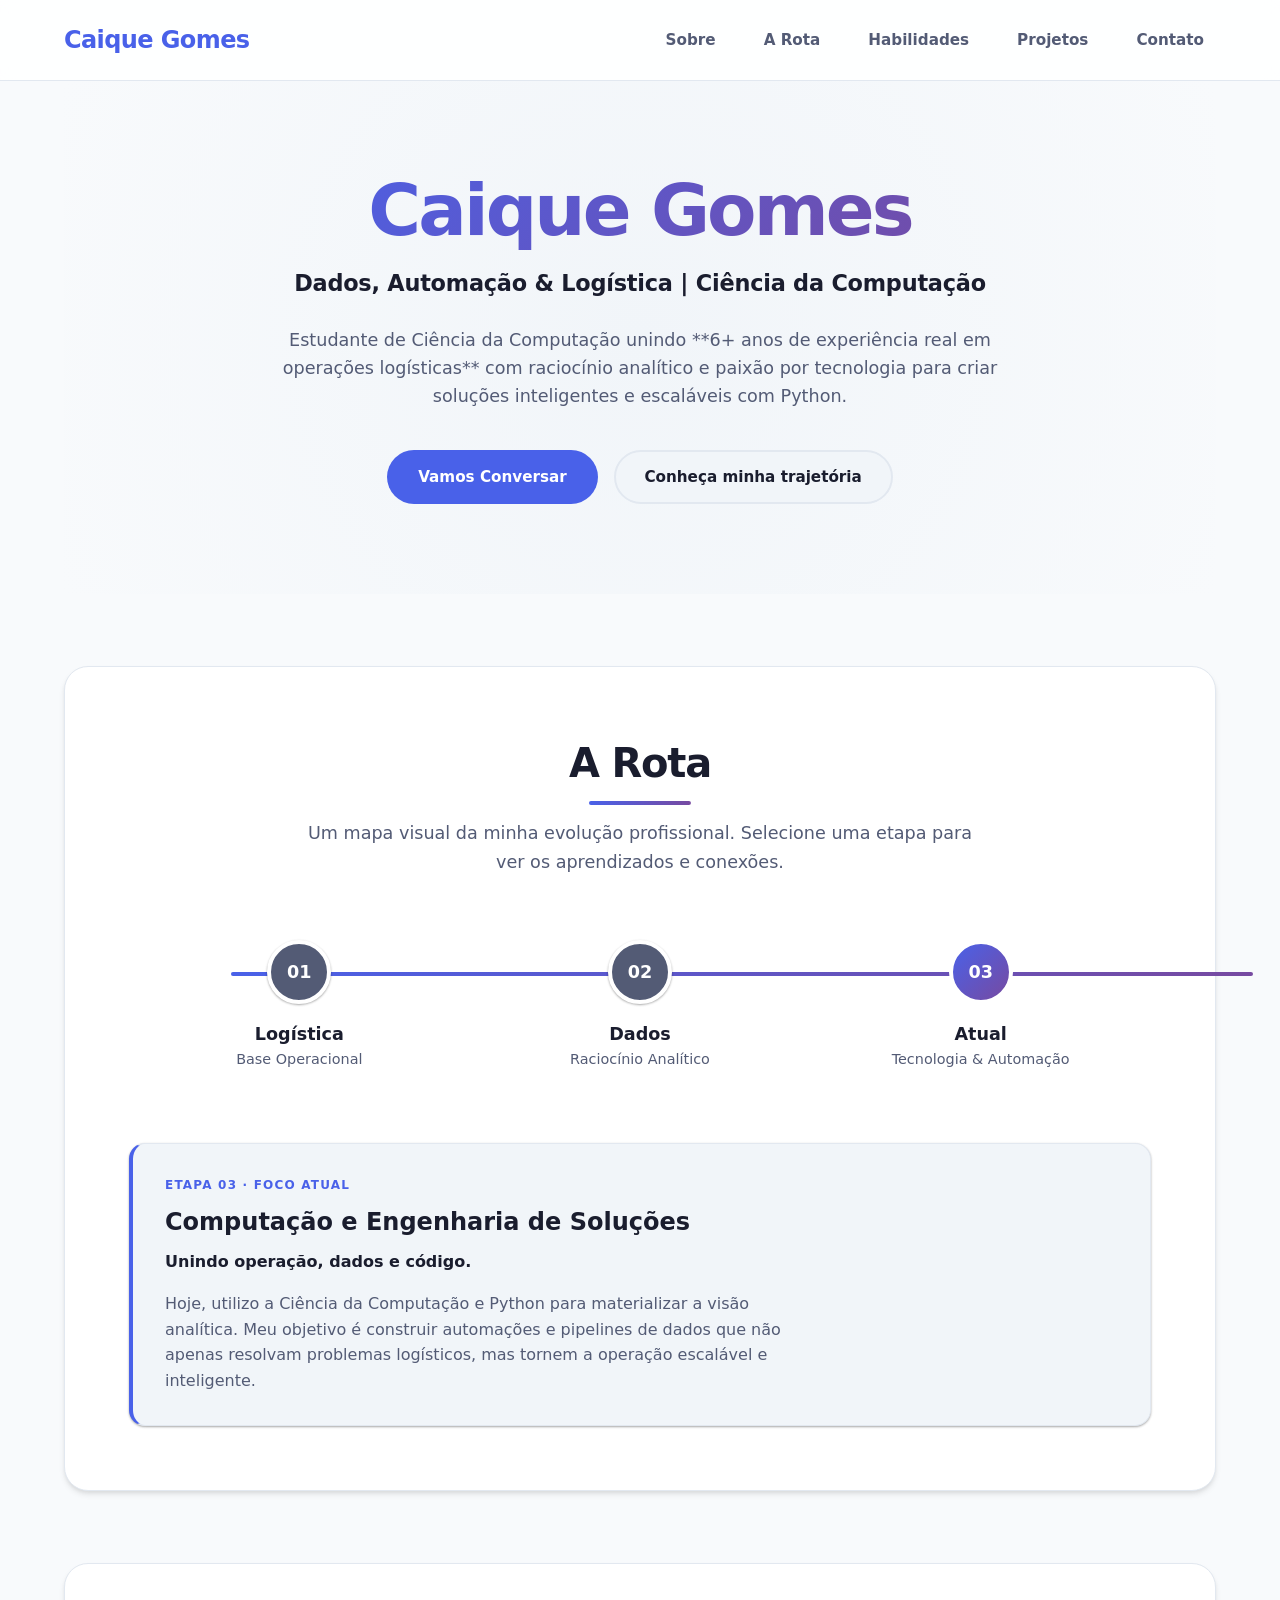
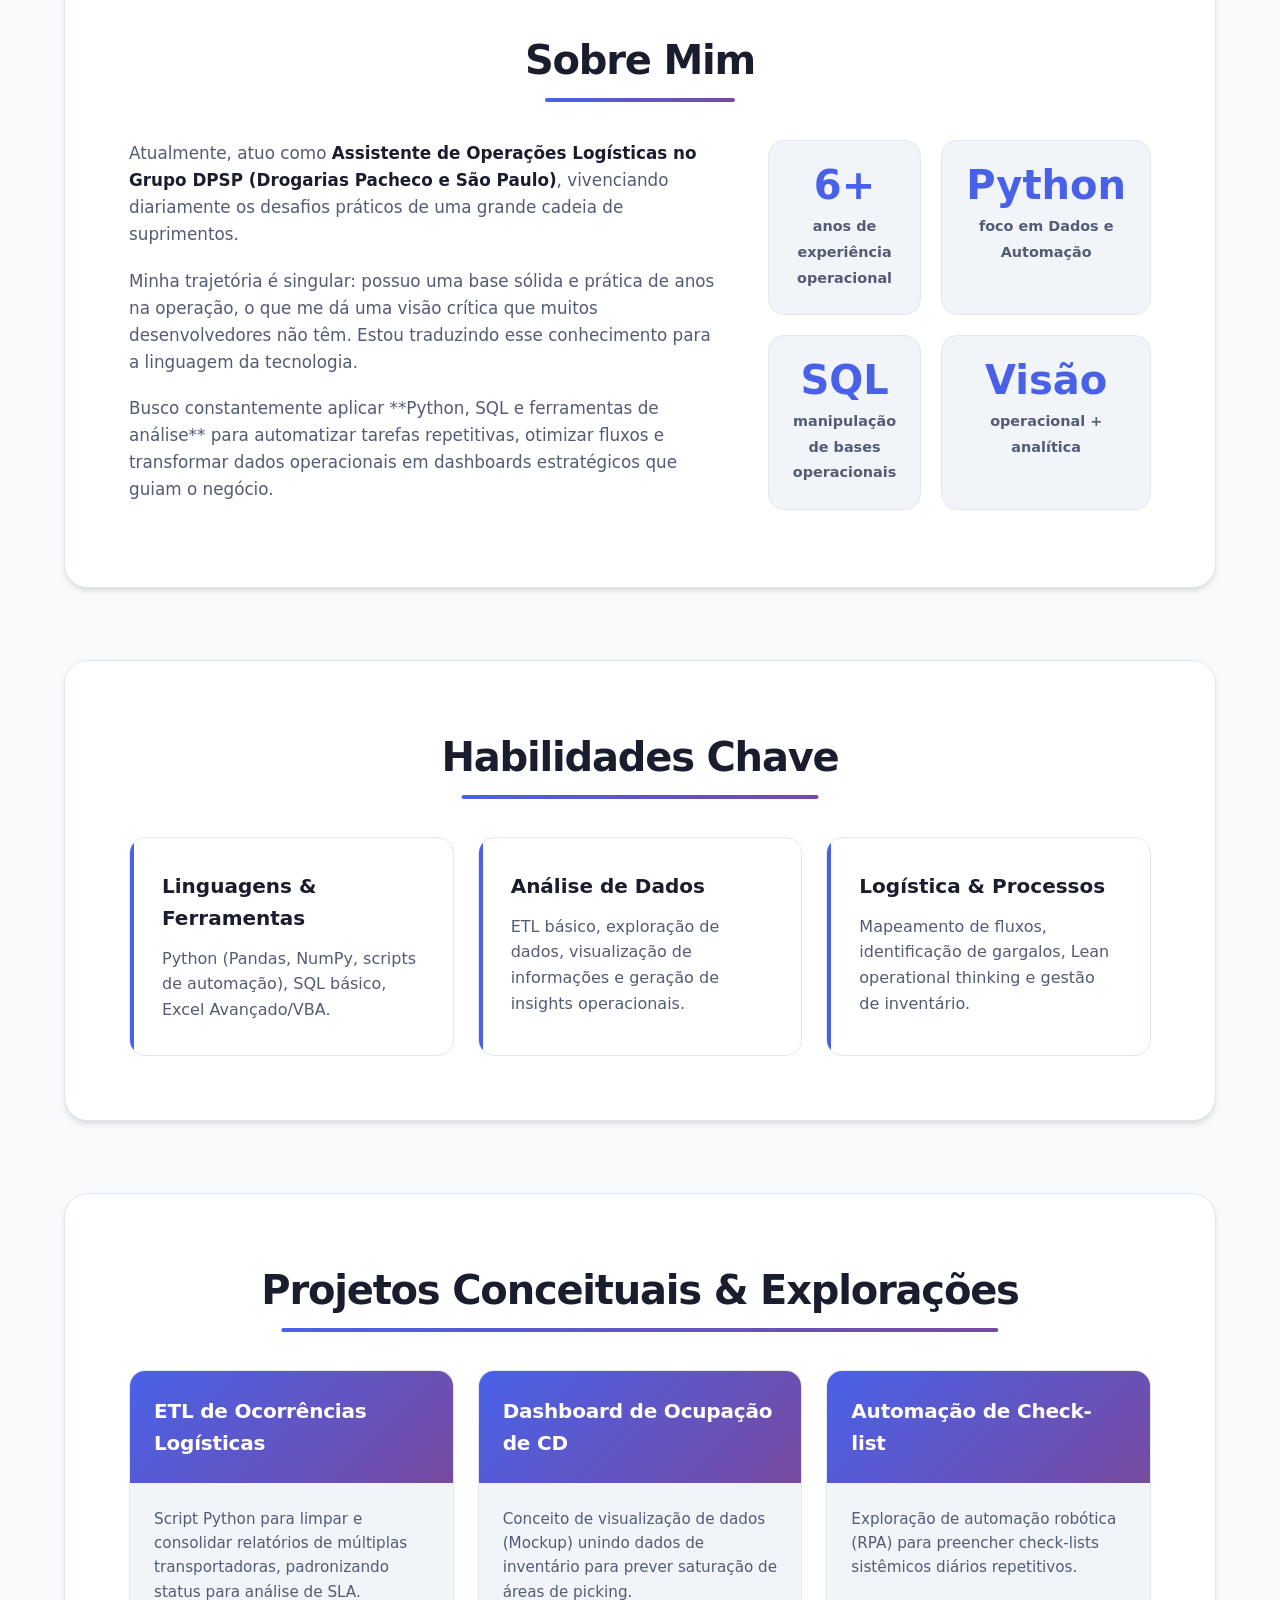
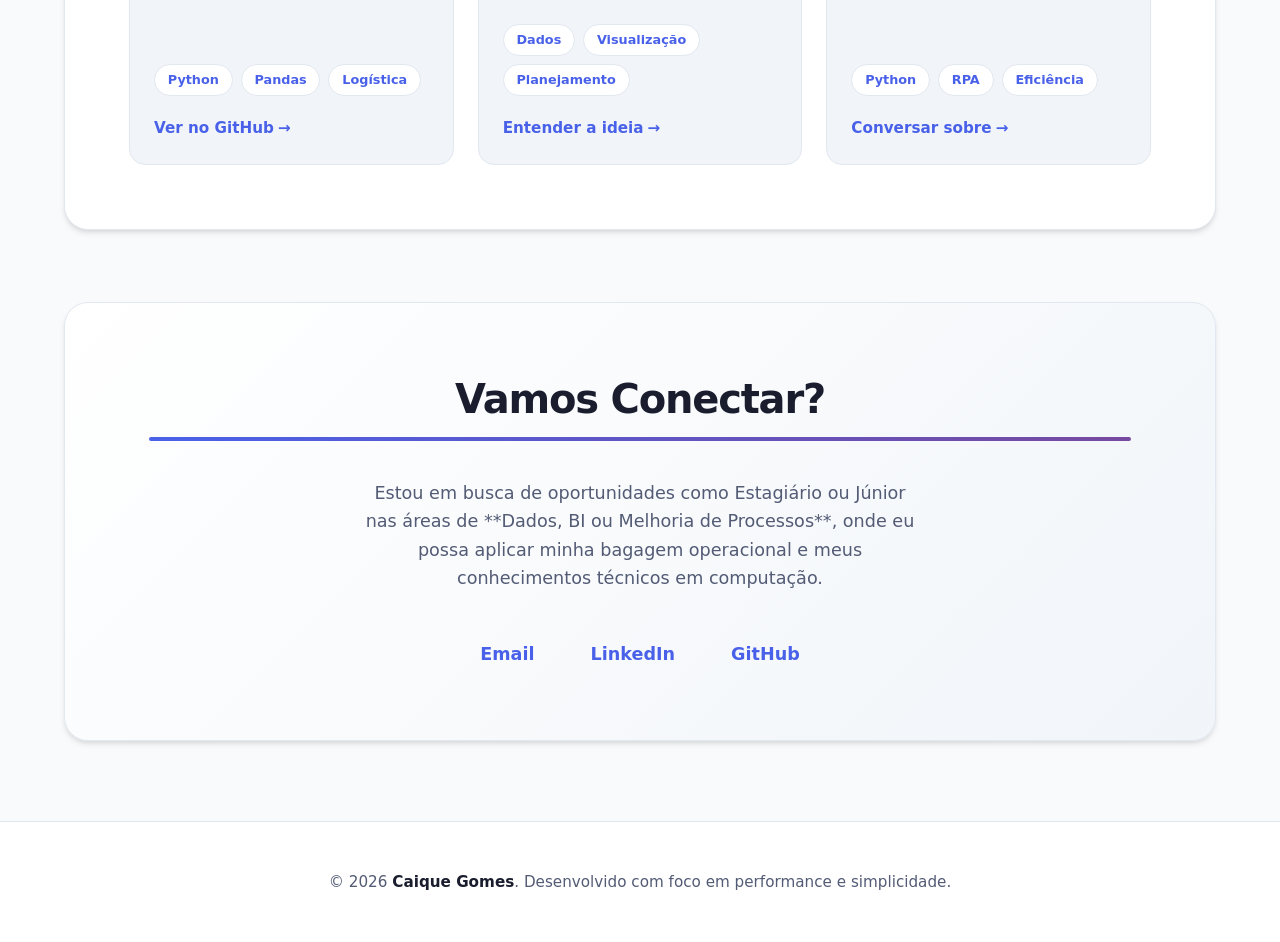
==== commit d48efb32: "Update index.html" ====
--- a/index.html
+++ b/index.html
@@ -1,36 +1,685 @@
+
 <!DOCTYPE html>
-<html lang="pt-BR">
+<html lang="pt-BR" class="no-js">
 <head>
   <meta charset="UTF-8">
   <meta name="viewport" content="width=device-width, initial-scale=1.0">
-  <meta name="description" content="Portfólio profissional de Caique Gomes, estudante de Ciência da Computação com foco em Análise de Dados e Automação com Python.">
-  <title>Caique Gomes - Análise de Dados & Automação | Ciência da Computação</title>
+  <meta name="description" content="Portfólio profissional de Caique Gomes, estudante de Ciência da Computação focado em Análise de Dados e Automação com Python, com sólida base operacional em logística.">
+  <title>Caique Gomes | Dados, Automação & Logística | Ciência da Computação</title>
+  
+  <!-- Favicon (Opcional, adicione o arquivo favicon.ico na mesma pasta) -->
+  <!-- <link rel="icon" href="favicon.ico" type="image/x-icon"> -->
+
   <style>
-    :root { --primary:#667eea; --secondary:#764ba2; --ink:#20243a; --muted:#4d556b; --surface:#fff; --soft:#f4f6fb; --line:#c7ccd9; --neutral:#667085; --accent:#667eea; --shadow:rgba(21,25,59,.16); }
-    @media (prefers-color-scheme:dark) { :root { --ink:#edf0ff; --muted:#c2c8dc; --surface:#20243a; --soft:#2b3049; --line:#596078; --neutral:#b4bdd3; --shadow:rgba(0,0,0,.3); } }
-    *{margin:0;padding:0;box-sizing:border-box} html{scroll-behavior:smooth} body{font-family:"Segoe UI",Tahoma,Geneva,Verdana,sans-serif;line-height:1.6;color:var(--ink);background:linear-gradient(135deg,var(--primary),var(--secondary));min-height:100vh} a{color:inherit}.container{width:min(1120px,calc(100% - 2rem));margin:0 auto}
-    header{position:sticky;top:0;z-index:10;background:rgba(15,17,30,.96);color:#fff;box-shadow:0 2px 12px rgba(0,0,0,.28)} nav{min-height:76px;display:flex;align-items:center;justify-content:space-between;gap:1.5rem} nav h1{font-size:1.5rem;white-space:nowrap} nav ul{display:flex;flex-wrap:wrap;justify-content:flex-end;gap:1.5rem;list-style:none} nav a{color:#fff;text-decoration:none;font-weight:600} nav a:hover,nav a:focus-visible{color:#b9c3ff}
-    .hero{position:relative;isolation:isolate;overflow:hidden;min-height:calc(100vh - 76px);display:grid;place-items:center;color:#fff;text-align:center;padding:clamp(5rem,12vw,8rem) 0}.hero-content{position:relative;z-index:2}.hero h2{font-size:clamp(2.4rem,7vw,4.3rem);line-height:1.1;margin-bottom:1rem}.hero .subtitle{font-size:clamp(1.05rem,2.5vw,1.35rem);font-weight:600;margin-bottom:1.5rem}.hero .description{max-width:760px;margin:0 auto 2rem;font-size:1.08rem}.button{display:inline-block;margin:.35rem;padding:.85rem 1.7rem;border:2px solid #fff;border-radius:999px;background:#fff;color:#3443a2;text-decoration:none;font-weight:700;transition:transform .2s ease,box-shadow .2s ease}.button.secondary{background:rgba(255,255,255,.12);color:#fff}.button:hover,.button:focus-visible{transform:translateY(-3px);box-shadow:0 8px 18px rgba(0,0,0,.25)}
-    section.card-section{margin:2.5rem auto;padding:clamp(2rem,5vw,3.5rem);background:var(--surface);border-radius:16px;box-shadow:0 8px 24px var(--shadow)} section h3{color:#4f5fc3;text-align:center;font-size:clamp(1.7rem,4vw,2.2rem);margin-bottom:2rem}.about-content{display:grid;grid-template-columns:1.5fr 1fr;gap:2.5rem;align-items:center}.about-copy p{margin-bottom:1rem;font-size:1.05rem}.stats{display:grid;grid-template-columns:repeat(2,1fr);gap:1rem}.stat{padding:1.2rem;text-align:center;background:var(--soft);border-radius:12px;border-top:4px solid var(--primary)}.stat-number{display:block;color:#4f5fc3;font-size:2rem;font-weight:800}.stat-label{color:var(--muted);font-weight:600}.skills-grid,.projects-grid{display:grid;grid-template-columns:repeat(3,1fr);gap:1.25rem}.skill-card,.project-card{background:var(--soft);border-radius:12px;overflow:hidden}.skill-card{padding:1.35rem;border-left:4px solid var(--primary)}.skill-card h4{color:#4f5fc3;margin-bottom:.5rem}.skill-card p,.project-body p,.route-detail p{color:var(--muted)}.project-card{display:flex;flex-direction:column;box-shadow:0 3px 12px var(--shadow)}.project-header{padding:1.35rem;color:#fff;background:linear-gradient(135deg,var(--primary),var(--secondary))}.project-body{display:flex;flex:1;flex-direction:column;gap:1rem;padding:1.35rem}.project-tags{display:flex;flex-wrap:wrap;gap:.5rem}.tag{padding:.25rem .7rem;border-radius:999px;background:#dfe4ff;color:#3546a2;font-size:.85rem;font-weight:700}.project-link{margin-top:auto;color:#4354b6;font-weight:700;text-decoration:none}.project-link:hover,.project-link:focus-visible{text-decoration:underline}
-    .route-intro{max-width:700px;margin:-.75rem auto 1.5rem;color:var(--muted);text-align:center}.route-map{position:relative;padding:1rem 0 0}.route-map:before{content:"";position:absolute;top:3.25rem;left:16.66%;right:16.66%;height:4px;border-radius:4px;background:var(--line)}.route-progress{position:absolute;z-index:0;top:3.25rem;left:16.66%;width:0;height:4px;border-radius:4px;background:linear-gradient(90deg,var(--primary),var(--secondary));transition:width .5s ease,height .5s ease}.route-nodes{position:relative;z-index:1;display:grid;grid-template-columns:repeat(3,1fr);gap:1rem}.route-node{display:flex;flex-direction:column;align-items:center;min-width:0}.route-node-button{width:4.5rem;height:4.5rem;display:grid;place-items:center;border:6px solid var(--surface);border-radius:50%;background:var(--neutral);color:#fff;font-size:1.1rem;font-weight:800;cursor:pointer;transition:transform .2s ease,outline .2s ease,background .2s ease}.route-node-button:hover,.route-node-button:focus-visible{transform:scale(1.08);outline:3px solid var(--primary);outline-offset:3px}.route-node.is-active .route-node-button,.route-node.is-current .route-node-button{background:var(--accent);box-shadow:0 0 0 3px var(--accent),0 8px 18px var(--shadow)}.route-node.is-current .route-node-button{background:linear-gradient(135deg,var(--primary),var(--secondary))}.route-node-label{margin-top:1rem;text-align:center}.route-node-label strong{display:block;font-size:1.05rem}.route-node-label span{display:block;color:var(--muted);font-size:.88rem}.route-detail{display:none;margin:2rem auto 0;max-width:780px;border:1px solid var(--line);border-left:5px solid var(--accent);border-radius:14px;background:var(--soft);box-shadow:0 8px 18px rgba(21,25,59,.08)}.route-detail.is-visible{display:block}.route-detail-content{padding:1.5rem}.route-detail-kicker{color:var(--accent);font-size:.8rem;font-weight:800;letter-spacing:.08em;text-transform:uppercase}.route-detail h4{margin:.2rem 0 .35rem;font-size:1.35rem}.route-detail .detail-subtitle{color:var(--muted);font-weight:600;margin-bottom:.8rem}.contact-section{text-align:center}.contact-links{display:flex;flex-wrap:wrap;justify-content:center;gap:1.5rem}.contact-link{color:#4354b6;font-weight:700;text-decoration:none}.contact-link:hover,.contact-link:focus-visible{color:var(--secondary);text-decoration:underline}footer{margin-top:3rem;padding:2rem 1rem;color:#fff;text-align:center;background:rgba(15,17,30,.96)}
-    @media(max-width:800px){nav{flex-direction:column;justify-content:center;padding:1rem 0}nav ul{justify-content:center;gap:.8rem 1rem}.about-content,.skills-grid,.projects-grid{grid-template-columns:1fr}.stats{grid-template-columns:repeat(3,1fr)}.route-map:before{top:2.25rem;bottom:2.25rem;left:2.25rem;right:auto;width:4px;height:auto}.route-progress{top:2.25rem;left:2.25rem;width:4px;height:0}.route-nodes{display:flex;flex-direction:column;gap:1rem}.route-node{display:grid;grid-template-columns:4.5rem 1fr;gap:1rem;align-items:center}.route-node-button{grid-column:1;grid-row:1}.route-node-label{grid-column:2;grid-row:1;margin:0;text-align:left}}@media(max-width:500px){nav ul{font-size:.9rem}.hero{min-height:calc(100svh - 100px);padding:4rem 0}.stats{grid-template-columns:1fr}section.card-section{margin:1.5rem auto;padding:1.5rem}}@media(prefers-reduced-motion:reduce){html{scroll-behavior:auto}.route-node-button,.route-progress,.route-detail{transition:none;animation:none}}
+    /* 1. VARIÁVEIS E TEMAS (Refatorado para melhor contraste e consistência) */
+    :root {
+      /* Cores Principais - Paleta Profissional */
+      --p-h: 231; --p-s: 78%; --p-l: 60%; /* #667eea adaptado */
+      --s-h: 271; --s-s: 37%; --s-l: 46%; /* #764ba2 adaptado */
+      
+      --primary: hsl(var(--p-h), var(--p-s), var(--p-l));
+      --primary-dark: hsl(var(--p-h), var(--p-s), calc(var(--p-l) - 10%));
+      --secondary: hsl(var(--s-h), var(--s-s), var(--s-l));
+      --accent: var(--primary);
+      
+      /* Cores de Interface (Modo Claro) */
+      --ink: #1a1d2e;
+      --muted: #535b75;
+      --body-bg: #f8fafc; /* Fundo levemente cinza para destacar os cards brancos */
+      --surface: #ffffff;
+      --soft: #f1f5f9;
+      --line: #e2e8f0;
+      
+      /* Efeitos */
+      --shadow-sm: 0 1px 3px rgba(0,0,0,0.12), 0 1px 2px rgba(0,0,0,0.24);
+      --shadow-md: 0 4px 6px -1px rgba(0,0,0,0.1), 0 2px 4px -1px rgba(0,0,0,0.06);
+      --shadow-lg: 0 10px 15px -3px rgba(0,0,0,0.1), 0 4px 6px -2px rgba(0,0,0,0.05);
+      --transition: all 0.25s cubic-bezier(0.4, 0, 0.2, 1);
+      
+      /* Tipografia */
+      --font-family: ui-sans-serif, system-ui, -apple-system, BlinkMacSystemFont, "Segoe UI", Roboto, "Helvetica Neue", Arial, sans-serif;
+    }
+
+    /* Modo Escuro Automático */
+    @media (prefers-color-scheme: dark) {
+      :root {
+        --ink: #f1f5f9;
+        --muted: #94a3b8;
+        --body-bg: #0f172a;
+        --surface: #1e293b;
+        --soft: #334155;
+        --line: #334155;
+        --accent: hsl(var(--p-h), var(--p-s), calc(var(--p-l) + 10%)); /* Mais claro no escuro */
+        
+        --shadow-sm: 0 1px 2px rgba(0,0,0,0.5);
+        --shadow-md: 0 4px 6px rgba(0,0,0,0.3);
+        --shadow-lg: 0 10px 15px rgba(0,0,0,0.4);
+      }
+    }
+
+    /* 2. RESET E BÁSICOS */
+    *, *::before, *::after { margin: 0; padding: 0; box-sizing: border-box; }
+    
+    html { 
+      scroll-behavior: smooth; 
+      font-size: 16px; 
+      -webkit-text-size-adjust: 100%;
+    }
+    
+    body { 
+      font-family: var(--font-family);
+      line-height: 1.6; 
+      color: var(--ink); 
+      background-color: var(--body-bg);
+      -webkit-font-smoothing: antialiased;
+      -moz-osx-font-smoothing: grayscale;
+    }
+
+    a { color: inherit; text-decoration: none; transition: var(--transition); }
+    ul { list-style: none; }
+    img { max-width: 100%; height: auto; display: block; }
+    button { font: inherit; background: none; border: none; cursor: pointer; }
+
+    /* Utilitários */
+    .container { 
+      width: min(1200px, 90%); /* Aumentado levemente o max-width */
+      margin-inline: auto; 
+    }
+    
+    .sr-only { /* Acessibilidade: esconde visualmente, mantém para leitores de tela */
+      position: absolute; width: 1px; height: 1px; padding: 0; margin: -1px; 
+      overflow: hidden; clip: rect(0, 0, 0, 0); white-space: nowrap; border-width: 0;
+    }
+
+    /* 3. HEADER & NAV */
+    header { 
+      position: sticky; top: 0; z-index: 100; 
+      background-color: rgba(var(--surface), 0.9); /* Requer hack CSS abaixo */
+      backdrop-filter: blur(8px); /* Efeito de vidro moderno */
+      -webkit-backdrop-filter: blur(8px);
+      border-bottom: 1px solid var(--line);
+    }
+    /* Hack para transparência com backdrop-filter no modo claro/escuro */
+    :root header { background-color: rgba(255, 255, 255, 0.85); }
+    @media (prefers-color-scheme: dark) {
+      :root header { background-color: rgba(30, 41, 59, 0.85); }
+    }
+
+    nav { 
+      min-height: 80px; 
+      display: flex; align-items: center; justify-content: space-between; 
+      gap: 1rem; padding-block: 0.5rem;
+    }
+    
+    nav h1 { font-size: 1.5rem; font-weight: 800; color: var(--primary); letter-spacing: -0.025em; }
+    
+    nav ul { display: flex; flex-wrap: wrap; gap: 1rem 1.5rem; justify-content: flex-end; }
+    
+    nav a { 
+      font-weight: 600; font-size: 0.95rem; color: var(--muted); 
+      padding: 0.5rem 0.75rem; border-radius: 6px;
+    }
+    
+    nav a:hover, nav a:focus-visible { color: var(--ink); background-color: var(--soft); outline: none; }
+    nav a.active { color: var(--primary); background-color: calc(var(--primary), 0.1); }
+
+    /* 4. HERO SECTION (Removido gradiente forte do fundo, aplicado na tipografia) */
+    .hero { 
+      padding-block: clamp(4rem, 10vh, 8rem);
+      text-align: center;
+      background: radial-gradient(circle at center, var(--soft) 0%, var(--body-bg) 100%);
+    }
+    
+    .hero-content { max-width: 800px; margin-inline: auto; }
+    
+    .hero h2 { 
+      font-size: clamp(2.5rem, 8vw, 4.5rem); 
+      line-height: 1.1; font-weight: 800; letter-spacing: -0.04em; 
+      margin-bottom: 1rem;
+      /* Efeito de Gradiente no Texto */
+      background: linear-gradient(135deg, var(--primary) 0%, var(--secondary) 100%);
+      -webkit-background-clip: text;
+      -webkit-text-fill-color: transparent;
+      background-clip: text;
+      text-fill-color: transparent;
+    }
+    
+    .hero .subtitle { 
+      font-size: clamp(1.1rem, 2.5vw, 1.4rem); 
+      font-weight: 600; color: var(--ink); 
+      margin-bottom: 1.5rem; letter-spacing: -0.01em;
+    }
+    
+    .hero .description { 
+      margin-bottom: 2.5rem; color: var(--muted); font-size: 1.1rem; 
+      max-width: 65ch; margin-inline: auto; /* Controla leitura */
+    }
+    
+    .hero-btns { display: flex; gap: 1rem; justify-content: center; flex-wrap: wrap; }
+
+    /* Botões Utilitários */
+    .button { 
+      display: inline-flex; align-items: center; justify-content: center;
+      padding: 0.8rem 1.8rem; border-radius: 999px; 
+      font-weight: 700; font-size: 0.95rem;
+      transition: var(--transition);
+      border: 2px solid transparent;
+    }
+    
+    .button.primary { 
+      background-color: var(--primary); color: #ffffff; 
+      box-shadow: 0 4px 14px rgba(var(--p-h), var(--p-s), var(--p-l), 0.4);
+    }
+    .button.primary:hover, .button.primary:focus-visible { 
+      background-color: var(--primary-dark); transform: translateY(-2px); 
+      box-shadow: 0 6px 20px rgba(var(--p-h), var(--p-s), var(--p-l), 0.5);
+      outline: none;
+    }
+    
+    .button.secondary { 
+      background-color: var(--soft); color: var(--ink);
+      border-color: var(--line);
+    }
+    .button.secondary:hover, .button.secondary:focus-visible { 
+      background-color: var(--line); transform: translateY(-2px); 
+      outline: none;
+    }
+
+    /* 5. SECTIONS GERAIS */
+    .card-section { 
+      margin-block: clamp(3rem, 8vh, 5rem); 
+      padding: clamp(2rem, 5vw, 4rem); 
+      background-color: var(--surface); 
+      border-radius: 24px; 
+      border: 1px solid var(--line);
+      box-shadow: var(--shadow-md);
+    }
+    
+    section h3 { 
+      color: var(--ink); text-align: center; 
+      font-size: clamp(2rem, 4vw, 2.5rem); font-weight: 800; 
+      letter-spacing: -0.03em; margin-bottom: 3rem; 
+      position: relative; display: inline-block; left: 50%; transform: translateX(-50%);
+    }
+    section h3::after { /* Linha decorativa embaixo do título */
+      content: ''; position: absolute; bottom: -10px; left: 20px; right: 20px; 
+      height: 4px; background: linear-gradient(90deg, var(--primary), var(--secondary)); 
+      border-radius: 2px;
+    }
+
+    /* 6. SOBRE MIM */
+    .about-content { display: grid; grid-template-columns: 1.6fr 1fr; gap: 3rem; align-items: start; }
+    
+    .about-copy p { margin-bottom: 1.25rem; font-size: 1.05rem; color: var(--muted); }
+    .about-copy p strong { color: var(--ink); font-weight: 600; }
+    
+    .stats { display: grid; grid-template-columns: repeat(2, 1fr); gap: 1.25rem; }
+    
+    .stat { 
+      padding: 1.5rem; text-align: center; 
+      background-color: var(--soft); border-radius: 16px; 
+      border: 1px solid var(--line);
+      transition: var(--transition);
+    }
+    .stat:hover { transform: translateY(-3px); box-shadow: var(--shadow-sm); border-color: var(--primary); }
+    
+    .stat-number { display: block; color: var(--primary); font-size: 2.5rem; font-weight: 800; line-height: 1; margin-bottom: 0.5rem; }
+    .stat-label { color: var(--muted); font-weight: 600; font-size: 0.9rem; line-height: 1.3; }
+
+    /* 7. HABILIDADES */
+    .skills-grid { display: grid; grid-template-columns: repeat(auto-fit, minmax(300px, 1fr)); gap: 1.5rem; }
+    
+    .skill-card { 
+      padding: 2rem; background-color: var(--surface); 
+      border-radius: 16px; border: 1px solid var(--line); 
+      transition: var(--transition); position: relative; overflow: hidden;
+    }
+    .skill-card::before { /* Detalhe lateral */
+      content: ''; position: absolute; left: 0; top: 0; bottom: 0; width: 4px; 
+      background-color: var(--primary); transition: var(--transition);
+    }
+    .skill-card:hover { box-shadow: var(--shadow-lg); border-color: transparent; }
+    .skill-card:hover::before { width: 8px; background: linear-gradient(to bottom, var(--primary), var(--secondary)); }
+    
+    .skill-card h4 { color: var(--ink); font-size: 1.25rem; font-weight: 700; margin-bottom: 0.75rem; }
+    .skill-card p { color: var(--muted); font-size: 1rem; }
+
+    /* 8. PROJETOS */
+    .projects-grid { display: grid; grid-template-columns: repeat(auto-fit, minmax(320px, 1fr)); gap: 1.5rem; }
+    
+    .project-card { 
+      background-color: var(--soft); border-radius: 16px; overflow: hidden; 
+      display: flex; flex-direction: column; 
+      border: 1px solid var(--line); transition: var(--transition);
+    }
+    .project-card:hover { transform: translateY(-5px); box-shadow: var(--shadow-lg); border-color: var(--primary); }
+    
+    .project-header { 
+      padding: 1.5rem; color: #ffffff; 
+      background: linear-gradient(135deg, var(--primary), var(--secondary)); 
+    }
+    .project-header h4 { font-size: 1.25rem; font-weight: 700; letter-spacing: -0.01em; }
+    
+    .project-body { padding: 1.5rem; display: flex; flex-direction: column; flex: 1; gap: 1.25rem; }
+    
+    .project-body p { color: var(--muted); font-size: 0.95rem; flex: 1; }
+    
+    .project-tags { display: flex; flex-wrap: wrap; gap: 0.5rem; }
+    
+    .tag { 
+      padding: 0.3rem 0.8rem; border-radius: 999px; 
+      background-color: var(--surface); color: var(--primary); 
+      font-size: 0.8rem; font-weight: 700; border: 1px solid var(--line);
+    }
+    
+    .project-link { 
+      font-weight: 700; color: var(--primary); font-size: 0.95rem; 
+      display: inline-flex; align-items: center; gap: 0.25rem;
+    }
+    .project-link:hover { color: var(--primary-dark); }
+    .project-link::after { content: '→'; transition: var(--transition); }
+    .project-link:hover::after { transform: translateX(3px); }
+
+    /* 9. A ROTA (TIMELINE interativa - Refatorada para ser mais robusta) */
+    .route-intro { max-width: 60ch; margin: -1.5rem auto 3rem; color: var(--muted); text-align: center; font-size: 1.1rem; }
+    
+    .route-map-wrapper { position: relative; padding-block: 1rem; }
+    
+    /* Linha de fundo da timeline */
+    .route-map-wrapper::before { 
+      content: ""; position: absolute; background-color: var(--line); 
+      border-radius: 4px;
+    }
+    
+    /* Barra de progresso preenchida */
+    .route-progress { 
+      position: absolute; background: linear-gradient(90deg, var(--primary), var(--secondary)); 
+      border-radius: 4px; transition: var(--transition); z-index: 1; 
+    }
+
+    .route-nodes { position: relative; z-index: 2; display: grid; gap: 1.5rem; }
+    
+    .route-node { display: flex; align-items: center; min-width: 0; }
+    
+    .route-node-button { 
+      width: 4rem; height: 4rem; display: grid; place-items: center; flex-shrink: 0;
+      border: 4px solid var(--surface); border-radius: 50%; 
+      background-color: var(--muted); color: #ffffff; 
+      font-size: 1.1rem; font-weight: 800; transition: var(--transition); 
+      box-shadow: var(--shadow-sm);
+    }
+    
+    .route-node-button:hover, .route-node-button:focus-visible { 
+      transform: scale(1.1); background-color: var(--ink); outline: none; 
+      box-shadow: 0 0 0 4px rgba(var(--p-h), var(--p-s), var(--p-l), 0.2);
+    }
+    
+    /* Estado Ativo/Selecionado */
+    .route-node.is-active .route-node-button { 
+      background: linear-gradient(135deg, var(--primary), var(--secondary)); 
+      box-shadow: 0 0 0 4px rgba(var(--p-h), var(--p-s), var(--p-l), 0.3), var(--shadow-md);
+    }
+
+    .route-node-label { margin-left: 1.25rem; }
+    .route-node-label strong { display: block; font-size: 1.1rem; color: var(--ink); font-weight: 700; }
+    .route-node-label span { display: block; color: var(--muted); font-size: 0.9rem; }
+
+    /* Painel de detalhes */
+    .route-details-container { margin-top: 2.5rem; position: relative; min-height: 150px; }
+    
+    .route-detail { 
+      background-color: var(--soft); border-radius: 16px; 
+      border: 1px solid var(--line); border-left: 4px solid var(--accent);
+      padding: 2rem;
+      /* Ocultação padrão para transição */
+      position: absolute; top: 0; left: 0; width: 100%;
+      opacity: 0; visibility: hidden; transform: translateY(10px);
+      transition: var(--transition);
+    }
+    
+    .route-detail.is-visible { 
+      position: relative; opacity: 1; visibility: visible; transform: translateY(0);
+      box-shadow: var(--shadow-sm);
+    }
+    
+    .route-detail-kicker { 
+      color: var(--accent); font-size: 0.75rem; font-weight: 800; 
+      letter-spacing: 0.1em; text-transform: uppercase; margin-bottom: 0.5rem; display: block; 
+    }
+    .route-detail h4 { margin-bottom: 0.5rem; font-size: 1.5rem; font-weight: 700; color: var(--ink); }
+    .route-detail .detail-subtitle { color: var(--ink); font-weight: 600; margin-bottom: 1rem; font-size: 1rem; }
+    .route-detail p { color: var(--muted); font-size: 1rem; max-width: 65ch; }
+
+    /* Layout Desktop da Rota */
+    @media (min-width: 801px) {
+      .route-map-wrapper { padding-bottom: 2rem; }
+      .route-map-wrapper::before { top: 3rem; left: 10%; right: 10%; height: 4px; }
+      .route-progress { top: 3rem; left: 10%; height: 4px; width: 0; } /* width controlado via JS */
+      
+      .route-nodes { grid-template-columns: repeat(3, 1fr); justify-items: center; gap: 0; }
+      .route-node { flex-direction: column; text-align: center; }
+      .route-node-label { margin-left: 0; margin-top: 1rem; }
+    }
+
+    /* Layout Mobile da Rota */
+    @media (max-width: 800px) {
+      .route-map-wrapper { padding-left: 2rem; }
+      .route-map-wrapper::before { left: 3.9rem; top: 0; bottom: 0; width: 4px; }
+      .route-progress { left: 3.9rem; top: 0; width: 4px; height: 0; } /* height controlado via JS */
+      
+      .route-nodes { justify-content: flex-start; padding-block: 1rem; }
+      .route-node { flex-direction: row; text-align: left; }
+    }
+
+    /* 10. CONTATO */
+    .contact-section { text-align: center; background: linear-gradient(135deg, var(--surface) 0%, var(--soft) 100%); }
+    .contact-section h3 { left: 0; transform: none; display: block; } /* Ajuste título */
+    
+    .contact-section p { max-width: 50ch; margin-inline: auto; margin-bottom: 2.5rem; color: var(--muted); font-size: 1.1rem; }
+    
+    .contact-links { display: flex; flex-wrap: wrap; justify-content: center; gap: 1.5rem; }
+    
+    .contact-link { 
+      font-weight: 700; font-size: 1.1rem; color: var(--primary); 
+      padding: 0.5rem 1rem; border-radius: 8px;
+    }
+    .contact-link:hover, .contact-link:focus-visible { background-color: rgba(var(--p-h), var(--p-s), var(--p-l), 0.1); outline: none;}
+
+    /* 11. FOOTER */
+    footer { 
+      margin-top: 5rem; padding: 3rem 1rem; 
+      color: var(--muted); text-align: center; 
+      background-color: var(--surface); border-top: 1px solid var(--line); 
+      font-size: 0.95rem;
+    }
+    footer strong { color: var(--ink); font-weight: 600; }
+
+    /* 12. RESPONSIVIDADE ADICIONAL & AJUSTES FINAIS */
+    @media (max-width: 900px) {
+      .about-content { grid-template-columns: 1fr; gap: 2rem; }
+      .stats { grid-template-columns: repeat( auto-fit, minmax(140px, 1fr) ); }
+    }
+
+    @media (max-width: 600px) {
+      nav ul { justify-content: center; font-size: 0.85rem; gap: 0.5rem 1rem; }
+      .hero { padding-block: 3rem; }
+      .hero-btns { flex-direction: column; align-items: stretch; max-width: 300px; margin-inline: auto; }
+      section h3 { margin-bottom: 2rem; }
+      .card-section { padding: 1.5rem; border-radius: 16px; margin-block: 2rem; }
+      .route-detail { padding: 1.5rem; }
+    }
+
+    /* Suporte a redução de movimento (Acessibilidade) */
+    @media (prefers-reduced-motion: reduce) {
+      html { scroll-behavior: auto; }
+      *, *::before, *::after { animation-duration: 0.01ms !important; animation-iteration-count: 1 !important; transition-duration: 0.01ms !important; scroll-behavior: auto !important; }
+      .route-detail { transition: none; transform: none; }
+    }
+    
+    /* JS Fallback: Se JS estiver desativado, mostra todos os detalhes da rota */
+    .no-js .route-detail { position: relative; opacity: 1; visibility: visible; transform: none; margin-bottom: 1rem; }
+    .no-js .route-progress, .no-js .route-map-wrapper::before { display: none; }
   </style>
 </head>
 <body>
-  <header><nav class="container" aria-label="Navegação principal"><h1>Caique Gomes</h1><ul><li><a href="#sobre">Sobre</a></li><li><a href="#rota">A Rota</a></li><li><a href="#habilidades">Habilidades</a></li><li><a href="#projetos">Projetos</a></li><li><a href="#contato">Contato</a></li></ul></nav></header>
-  <main>
-    <section class="hero"><div class="container hero-content"><h2>Caique Gomes</h2><p class="subtitle">Estudante de Ciência da Computação | Análise de Dados e Automação com Python</p><p class="description">Estudante de Ciência da Computação com foco em Análise de Dados e automação com Python. Construo essa base técnica sobre 6+ anos de experiência real em operações logísticas, combinando visão operacional com raciocínio analítico e interesse por automação.</p><a class="button" href="#contato">Vamos Conversar</a><a class="button secondary" href="#sobre">Saiba Mais</a></div></section>
-    <section id="rota" class="card-section container"><h3>A Rota</h3><p class="route-intro">Um diagrama vivo da jornada: selecione uma parada para visualizar o aprendizado que ela trouxe e como cada etapa conecta a próxima.</p><div class="route-map"><div class="route-progress" data-route-progress aria-hidden="true"></div><div class="route-nodes" role="tablist" aria-label="Etapas da carreira"><div class="route-node" data-route-node="0"><button class="route-node-button" type="button" role="tab" aria-selected="false" aria-controls="route-detail-0" id="route-tab-0">01</button><div class="route-node-label"><strong>Logística</strong><span>base operacional</span></div></div><div class="route-node" data-route-node="1"><button class="route-node-button" type="button" role="tab" aria-selected="false" aria-controls="route-detail-1" id="route-tab-1">02</button><div class="route-node-label"><strong>Dados</strong><span>criação de visão</span></div></div><div class="route-node is-current" data-route-node="2"><button class="route-node-button" type="button" role="tab" aria-selected="true" aria-controls="route-detail-2" id="route-tab-2">03</button><div class="route-node-label"><strong>Atual</strong><span>analise e automação</span></div></div></div></div><article class="route-detail" id="route-detail-0" role="tabpanel" aria-labelledby="route-tab-0"><div class="route-detail-content"><span class="route-detail-kicker">Parada 01 · Base</span><h4>Logística e operação</h4><div class="detail-subtitle">Minha formação prática começou no chão do processo.</div><p>Foi nessa rotina que desenvolvi atenção aos detalhes, senso de prioridade e entendimento real de como fluxos impactam pessoas, tempo e resultado.</p></div></article><article class="route-detail" id="route-detail-1" role="tabpanel" aria-labelledby="route-tab-1"><div class="route-detail-content"><span class="route-detail-kicker">Parada 02 · Expansão</span><h4>Raciocínio analítico</h4><div class="detail-subtitle">A transição começou com a busca por padrões.</div><p>Ao observar problemas recorrentes e métricas do processo, fiquei curioso sobre como transformar dados operacionais em clareza para decisão.</p></div></article><article class="route-detail is-visible" id="route-detail-2" role="tabpanel" aria-labelledby="route-tab-2"><div class="route-detail-content"><span class="route-detail-kicker">Parada 03 · Atual</span><h4>Ciência da Computação + automação</h4><div class="detail-subtitle">Hoje, o foco é unir operação, dados e tecnologia.</div><p>Estou construindo uma base sólida em programação e análise para transformar processos operacionais em soluções mais inteligentes, automatizadas e escaláveis.</p></div></article></section>
-    <section id="sobre" class="card-section container"><h3>Sobre Mim</h3><div class="about-content"><div class="about-copy"><p>Atuo como Assistente de Operações Logísticas no Grupo DPSP (Drogarias Pacheco), onde acompanho de perto os processos internos, o fluxo de trabalho e os desafios práticos da operação.</p><p>Minha trajetória combina vivência real em logística com interesse crescente por análise de dados, automação e tecnologia aplicada ao processo. Essa combinação me move a buscar soluções que tragam mais eficiência e clareza.</p></div><div class="stats"><div class="stat"><span class="stat-number">6+</span><span class="stat-label">anos de experiência operacional</span></div><div class="stat"><span class="stat-number">Python</span><span class="stat-label">em aprendizado contínuo</span></div><div class="stat"><span class="stat-number">Dados</span><span class="stat-label">como ferramenta de decisão</span></div><div class="stat"><span class="stat-number">Automação</span><span class="stat-label">como caminho de melhoria</span></div></div></div></section>
-    <section id="habilidades" class="card-section container"><h3>Habilidades</h3><div class="skills-grid"><article class="skill-card"><h4>Python (em aprendizado)</h4><p>Lógica de programação, estruturas de dados e automação.</p></article><article class="skill-card"><h4>Análise de Dados</h4><p>Leitura, organização e interpretação de informações para apoiar decisões.</p></article><article class="skill-card"><h4>Operação e logística</h4><p>Visão prática de processos, gargalos e melhoria contínua.</p></article></div></section>
-    <section id="projetos" class="card-section container"><h3>Projetos</h3><div class="projects-grid"><article class="project-card"><div class="project-header"><h4>Painel de Candidaturas</h4></div><div class="project-body"><p>Projeto voltado para organizar oportunidades, acompanhar processos e tornar o acompanhamento visual mais claro.</p><div class="project-tags"><span class="tag">Dashboard</span><span class="tag">Dados</span><span class="tag">UX</span></div><a class="project-link" href="#contato">Entender a ideia</a></div></article><article class="project-card"><div class="project-header"><h4>PONTO</h4></div><div class="project-body"><p>Plataforma conceito para integração de dados operacionais e apoio à tomada de decisão em tempo real.</p><div class="project-tags"><span class="tag">Arquitetura</span><span class="tag">Integração</span><span class="tag">Inteligência</span></div><a class="project-link" href="#rota">Ver arquitetura</a></div></article><article class="project-card"><div class="project-header"><h4>Automação</h4></div><div class="project-body"><p>Exploração de processos repetitivos que podem ser simplificados com lógica e ferramentas inteligentes.</p><div class="project-tags"><span class="tag">Python</span><span class="tag">Processos</span><span class="tag">Eficiência</span></div><a class="project-link" href="#contato">Falar sobre</a></div></article></div></section>
-    <section id="contato" class="card-section container contact-section"><h3>Contato</h3><p>Aberto a oportunidades para colaborar, aprender e transformar desafios operacionais em soluções com dados e automação.</p><div class="contact-links"><a class="contact-link" href="mailto:caiquegomesn@gmail.com">Email</a><a class="contact-link" href="https://www.linkedin.com" target="_blank" rel="noreferrer">LinkedIn</a><a class="contact-link" href="https://github.com/CaiqueGomesn" target="_blank" rel="noreferrer">GitHub</a></div></section>
+  <!-- JS Detection -->
+  <script>document.documentElement.classList.remove('no-js');</script>
+
+  <header>
+    <nav class="container" aria-label="Navegação principal">
+      <h1>Caique Gomes</h1>
+      <ul>
+        <li><a href="#sobre">Sobre</a></li>
+        <li><a href="#rota">A Rota</a></li>
+        <li><a href="#habilidades">Habilidades</a></li>
+        <li><a href="#projetos">Projetos</a></li>
+        <li><a href="#contato">Contato</a></li>
+      </ul>
+    </nav>
+  </header>
+
+  <main class="container">
+    <section class="hero">
+      <div class="hero-content">
+        <h2>Caique Gomes</h2>
+        <p class="subtitle">Dados, Automação & Logística | Ciência da Computação</p>
+        <p class="description">Estudante de Ciência da Computação unindo **6+ anos de experiência real em operações logísticas** com raciocínio analítico e paixão por tecnologia para criar soluções inteligentes e escaláveis com Python.</p>
+        <div class="hero-btns">
+          <a class="button primary" href="#contato">Vamos Conversar</a>
+          <a class="button secondary" href="#sobre">Conheça minha trajetória</a>
+        </div>
+      </div>
+    </section>
+
+    <section id="rota" class="card-section">
+      <h3>A Rota</h3>
+      <p class="route-intro">Um mapa visual da minha evolução profissional. Selecione uma etapa para ver os aprendizados e conexões.</p>
+      
+      <div class="route-map-wrapper">
+        <div class="route-progress" data-route-progress aria-hidden="true"></div>
+        
+        <div class="route-nodes" role="tablist" aria-label="Etapas da carreira">
+          <div class="route-node" data-route-node="0">
+            <button class="route-node-button" type="button" role="tab" aria-selected="false" aria-controls="route-detail-0" id="route-tab-0">01</button>
+            <div class="route-node-label"><strong>Logística</strong><span>Base Operacional</span></div>
+          </div>
+          <div class="route-node" data-route-node="1">
+            <button class="route-node-button" type="button" role="tab" aria-selected="false" aria-controls="route-detail-1" id="route-tab-1">02</button>
+            <div class="route-node-label"><strong>Dados</strong><span>Raciocínio Analítico</span></div>
+          </div>
+          <div class="route-node is-current" data-route-node="2">
+            <button class="route-node-button" type="button" role="tab" aria-selected="true" aria-controls="route-detail-2" id="route-tab-2">03</button>
+            <div class="route-node-label"><strong>Atual</strong><span>Tecnologia & Automação</span></div>
+          </div>
+        </div>
+      </div>
+
+      <div class="route-details-container">
+        <article class="route-detail" id="route-detail-0" role="tabpanel" aria-labelledby="route-tab-0" tabindex="0">
+          <span class="route-detail-kicker">Etapa 01 · Fundações</span>
+          <h4>Vivência na Operação</h4>
+          <div class="detail-subtitle">Onde entendi o fluxo real das coisas.</div>
+          <p>Anos no "chão" da logística desenvolveram atenção aos detalhes, senso de urgência e uma compreensão profunda de como processos eficientes impactam diretamente o tempo, o custo e a satisfação final.</p>
+        </article>
+
+        <article class="route-detail" id="route-detail-1" role="tabpanel" aria-labelledby="route-tab-1" tabindex="0">
+          <span class="route-detail-kicker">Etapa 02 · Transição</span>
+          <h4>Enxergando Padrões</h4>
+          <div class="detail-subtitle">A curiosidade transformou problemas em números.</div>
+          <p>Ao observar gargalos recorrentes, comecei a usar dados operacionais para gerar clareza. Notei que a verdadeira eficiência surge quando transformamos registros brutos em inteligência para a tomada de decisão.</p>
+        </article>
+
+        <article class="route-detail is-visible" id="route-detail-2" role="tabpanel" aria-labelledby="route-tab-2" tabindex="0">
+          <span class="route-detail-kicker">Etapa 03 · Foco Atual</span>
+          <h4>Computação e Engenharia de Soluções</h4>
+          <div class="detail-subtitle">Unindo operação, dados e código.</div>
+          <p>Hoje, utilizo a Ciência da Computação e Python para materializar a visão analítica. Meu objetivo é construir automações e pipelines de dados que não apenas resolvam problemas logísticos, mas tornem a operação escalável e inteligente.</p>
+        </article>
+      </div>
+    </section>
+
+    <section id="sobre" class="card-section">
+      <h3>Sobre Mim</h3>
+      <div class="about-content">
+        <div class="about-copy">
+          <p>Atualmente, atuo como <strong>Assistente de Operações Logísticas no Grupo DPSP (Drogarias Pacheco e São Paulo)</strong>, vivenciando diariamente os desafios práticos de uma grande cadeia de suprimentos.</p>
+          <p>Minha trajetória é singular: possuo uma base sólida e prática de anos na operação, o que me dá uma visão crítica que muitos desenvolvedores não têm. Estou traduzindo esse conhecimento para a linguagem da tecnologia.</p>
+          <p>Busco constantemente aplicar **Python, SQL e ferramentas de análise** para automatizar tarefas repetitivas, otimizar fluxos e transformar dados operacionais em dashboards estratégicos que guiam o negócio.</p>
+        </div>
+        <div class="stats">
+          <div class="stat"><span class="stat-number">6+</span><span class="stat-label">anos de experiência operacional</span></div>
+          <div class="stat"><span class="stat-number">Python</span><span class="stat-label">foco em Dados e Automação</span></div>
+          <div class="stat"><span class="stat-number">SQL</span><span class="stat-label">manipulação de bases operacionais</span></div>
+          <div class="stat"><span class="stat-number">Visão</span><span class="stat-label">operacional + analítica</span></div>
+        </div>
+      </div>
+    </section>
+
+    <section id="habilidades" class="card-section">
+      <h3>Habilidades Chave</h3>
+      <div class="skills-grid">
+        <article class="skill-card">
+          <h4>Linguagens & Ferramentas</h4>
+          <p>Python (Pandas, NumPy, scripts de automação), SQL básico, Excel Avançado/VBA.</p>
+        </article>
+        <article class="skill-card">
+          <h4>Análise de Dados</h4>
+          <p>ETL básico, exploração de dados, visualização de informações e geração de insights operacionais.</p>
+        </article>
+        <article class="skill-card">
+          <h4>Logística & Processos</h4>
+          <p>Mapeamento de fluxos, identificação de gargalos, Lean operational thinking e gestão de inventário.</p>
+        </article>
+      </div>
+    </section>
+
+    <section id="projetos" class="card-section">
+      <h3>Projetos Conceituais & Explorações</h3>
+      <div class="projects-grid">
+        <article class="project-card">
+          <div class="project-header"><h4>ETL de Ocorrências Logísticas</h4></div>
+          <div class="project-body">
+            <p>Script Python para limpar e consolidar relatórios de múltiplas transportadoras, padronizando status para análise de SLA.</p>
+            <div class="project-tags"><span class="tag">Python</span><span class="tag">Pandas</span><span class="tag">Logística</span></div>
+            <a class="project-link" href="https://github.com/CaiqueGomesn" target="_blank" rel="noopener noreferrer">Ver no GitHub</a>
+          </div>
+        </article>
+        <article class="project-card">
+          <div class="project-header"><h4>Dashboard de Ocupação de CD</h4></div>
+          <div class="project-body">
+            <p>Conceito de visualização de dados (Mockup) unindo dados de inventário para prever saturação de áreas de picking.</p>
+            <div class="project-tags"><span class="tag">Dados</span><span class="tag">Visualização</span><span class="tag">Planejamento</span></div>
+            <a class="project-link" href="#contato">Entender a ideia</a>
+          </div>
+        </article>
+        <article class="project-card">
+          <div class="project-header"><h4>Automação de Check-list</h4></div>
+          <div class="project-body">
+            <p>Exploração de automação robótica (RPA) para preencher check-lists sistêmicos diários repetitivos.</p>
+            <div class="project-tags"><span class="tag">Python</span><span class="tag">RPA</span><span class="tag">Eficiência</span></div>
+            <a class="project-link" href="#contato">Conversar sobre</a>
+          </div>
+        </article>
+      </div>
+    </section>
+
+    <section id="contato" class="card-section contact-section">
+      <h3>Vamos Conectar?</h3>
+      <p>Estou em busca de oportunidades como Estagiário ou Júnior nas áreas de **Dados, BI ou Melhoria de Processos**, onde eu possa aplicar minha bagagem operacional e meus conhecimentos técnicos em computação.</p>
+      <div class="contact-links">
+        <a class="contact-link" href="mailto:caiquegomesn@gmail.com">Email</a>
+        <a class="contact-link" href="https://www.linkedin.com/in/SEUPERFIL" target="_blank" rel="noopener noreferrer">LinkedIn</a>
+        <a class="contact-link" href="https://github.com/CaiqueGomesn" target="_blank" rel="noopener noreferrer">GitHub</a>
+      </div>
+    </section>
   </main>
-  <footer><p>© 2026 Caique Gomes. Todos os direitos reservados.</p></footer>
+
+  <footer>
+    <div class="container">
+      <p>© 2026 <strong>Caique Gomes</strong>. Desenvolvido com foco em performance e simplicidade.</p>
+    </div>
+  </footer>
+
   <script>
-    const nodes=[...document.querySelectorAll('[data-route-node]')], progress=document.querySelector('[data-route-progress]'), details=[...document.querySelectorAll('.route-detail')];
-    function selectRoute(index){nodes.forEach((node,current)=>{const button=node.querySelector('.route-node-button'),selected=current===index;node.classList.toggle('is-active',selected);node.classList.toggle('is-current',selected);button.setAttribute('aria-selected',String(selected));button.tabIndex=selected?0:-1});details.forEach((detail,current)=>detail.classList.toggle('is-visible',current===index));progress.style.width=`${index*50}%`;progress.style.height=`${index*50}%`}
-    nodes.forEach((node,index)=>{const button=node.querySelector('.route-node-button');button.addEventListener('click',()=>selectRoute(index));button.addEventListener('keydown',event=>{const direction=event.key==='ArrowRight'||event.key==='ArrowDown'?1:event.key==='ArrowLeft'||event.key==='ArrowUp'?-1:0;if(direction){event.preventDefault();const next=(index+direction+nodes.length)%nodes.length;selectRoute(next);nodes[next].querySelector('button').focus()}})});selectRoute(2);
+    /* JS Refatorado e Modular */
+    document.addEventListener('DOMContentLoaded', () => {
+      initRouteTimeline();
+      initSmoothScrollHighlight();
+    });
+
+    // --- Funcionalidade da Timeline "A Rota" ---
+    function initRouteTimeline() {
+      const nodes = [...document.querySelectorAll('[data-route-node]')];
+      const progress = document.querySelector('[data-route-progress]');
+      const details = [...document.querySelectorAll('.route-detail')];
+      
+      if (!nodes.length || !progress || !details.length) return;
+
+      function updateTimeline(index) {
+        // 1. Atualiza Nós e Botões
+        nodes.forEach((node, current) => {
+          const button = node.querySelector('.route-node-button');
+          const isActive = current === index;
+          
+          node.classList.toggle('is-active', isActive);
+          button.setAttribute('aria-selected', String(isActive));
+          button.tabIndex = isActive ? 0 : -1;
+        });
+
+        // 2. Atualiza Detalhes (com transição suave definida no CSS)
+        details.forEach((detail, current) => {
+          detail.classList.toggle('is-visible', current === index);
+        });
+
+        // 3. Atualiza Barra de Progresso
+        const isMobile = window.innerWidth <= 800;
+        const totalNodes = nodes.length - 1;
+        const percentage = (index / totalNodes) * 100;
+
+        if (isMobile) {
+          progress.style.width = '4px'; // Reseta width mobile
+          progress.style.height = `${percentage}%`;
+        } else {
+          progress.style.height = '4px'; // Reseta height desktop
+          progress.style.width = `${percentage}%`;
+        }
+      }
+
+      // Adiciona Eventos
+      nodes.forEach((node, index) => {
+        const button = node.querySelector('.route-node-button');
+        
+        button.addEventListener('click', () => updateTimeline(index));
+        
+        button.addEventListener('keydown', (e) => {
+          const isMobile = window.innerWidth <= 800;
+          let nextIndex = -1;
+
+          if (isMobile) {
+            if (e.key === 'ArrowDown') nextIndex = index + 1;
+            if (e.key === 'ArrowUp') nextIndex = index - 1;
+          } else {
+            if (e.key === 'ArrowRight') nextIndex = index + 1;
+            if (e.key === 'ArrowLeft') nextIndex = index - 1;
+          }
+
+          if (nextIndex >= 0 && nextIndex < nodes.length) {
+            e.preventDefault();
+            nodes[nextIndex].querySelector('button').focus();
+            updateTimeline(nextIndex);
+          }
+        });
+      });
+
+      // Inicializa na última etapa (Atual)
+      updateTimeline(2); 
+
+      // Re-calcula progresso no resize
+      window.addEventListener('resize', () => updateTimeline(nodes.findIndex(n => n.classList.contains('is-active'))));
+    }
+
+    // --- Destaque de Navegação Ativa ao Scroll (Opcional, mas profissional) ---
+    function initSmoothScrollHighlight() {
+      const sections = document.querySelectorAll('section[id]');
+      const navLinks = document.querySelectorAll('nav ul li a');
+
+      window.addEventListener('scroll', () => {
+        let currentId = '';
+        sections.forEach(section => {
+          const sectionTop = section.offsetTop;
+          if (pageYOffset >= sectionTop - 100) {
+            currentId = section.getAttribute('id');
+          }
+        });
+
+        navLinks.forEach(link => {
+          link.classList.remove('active');
+          if (link.getAttribute('href') === `#${currentId}`) {
+            link.classList.add('active');
+          }
+        });
+      });
+    }
   </script>
 </body>
 </html>
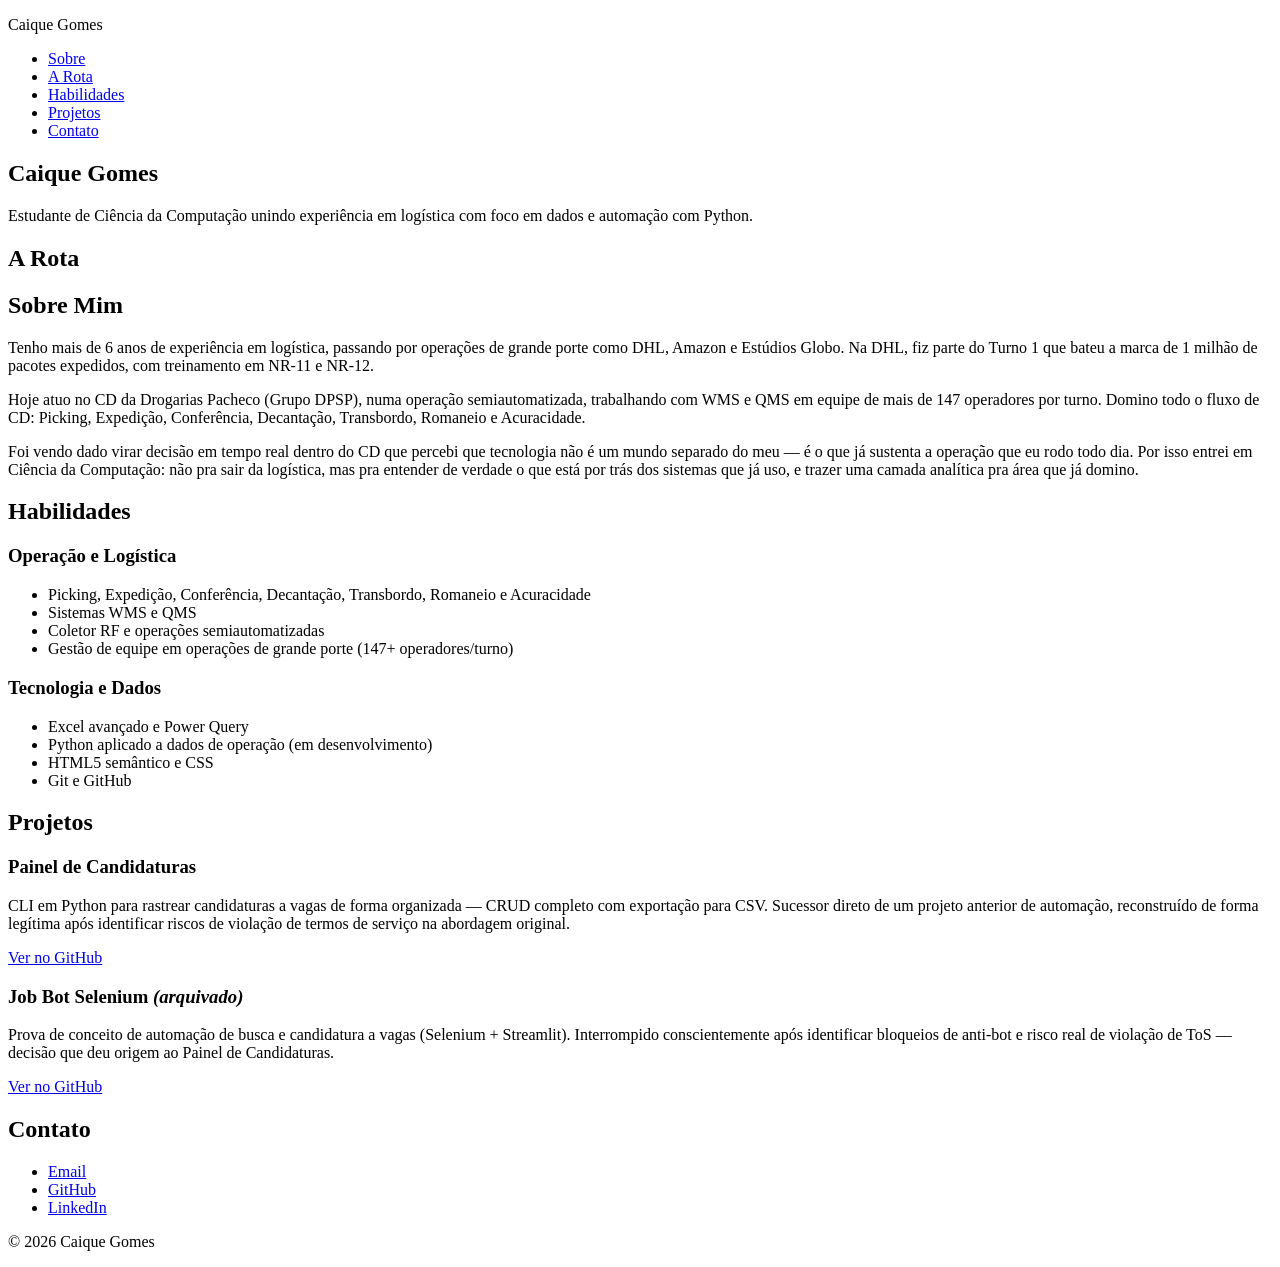
==== commit 322ff2e6: "Atualiza portfolio" ====
--- a/index.html
+++ b/index.html
@@ -1,685 +1,109 @@
-
 <!DOCTYPE html>
-<html lang="pt-BR" class="no-js">
+<html lang="pt-BR">
 <head>
-  <meta charset="UTF-8">
-  <meta name="viewport" content="width=device-width, initial-scale=1.0">
-  <meta name="description" content="Portfólio profissional de Caique Gomes, estudante de Ciência da Computação focado em Análise de Dados e Automação com Python, com sólida base operacional em logística.">
-  <title>Caique Gomes | Dados, Automação & Logística | Ciência da Computação</title>
-  
-  <!-- Favicon (Opcional, adicione o arquivo favicon.ico na mesma pasta) -->
-  <!-- <link rel="icon" href="favicon.ico" type="image/x-icon"> -->
-
-  <style>
-    /* 1. VARIÁVEIS E TEMAS (Refatorado para melhor contraste e consistência) */
-    :root {
-      /* Cores Principais - Paleta Profissional */
-      --p-h: 231; --p-s: 78%; --p-l: 60%; /* #667eea adaptado */
-      --s-h: 271; --s-s: 37%; --s-l: 46%; /* #764ba2 adaptado */
-      
-      --primary: hsl(var(--p-h), var(--p-s), var(--p-l));
-      --primary-dark: hsl(var(--p-h), var(--p-s), calc(var(--p-l) - 10%));
-      --secondary: hsl(var(--s-h), var(--s-s), var(--s-l));
-      --accent: var(--primary);
-      
-      /* Cores de Interface (Modo Claro) */
-      --ink: #1a1d2e;
-      --muted: #535b75;
-      --body-bg: #f8fafc; /* Fundo levemente cinza para destacar os cards brancos */
-      --surface: #ffffff;
-      --soft: #f1f5f9;
-      --line: #e2e8f0;
-      
-      /* Efeitos */
-      --shadow-sm: 0 1px 3px rgba(0,0,0,0.12), 0 1px 2px rgba(0,0,0,0.24);
-      --shadow-md: 0 4px 6px -1px rgba(0,0,0,0.1), 0 2px 4px -1px rgba(0,0,0,0.06);
-      --shadow-lg: 0 10px 15px -3px rgba(0,0,0,0.1), 0 4px 6px -2px rgba(0,0,0,0.05);
-      --transition: all 0.25s cubic-bezier(0.4, 0, 0.2, 1);
-      
-      /* Tipografia */
-      --font-family: ui-sans-serif, system-ui, -apple-system, BlinkMacSystemFont, "Segoe UI", Roboto, "Helvetica Neue", Arial, sans-serif;
-    }
-
-    /* Modo Escuro Automático */
-    @media (prefers-color-scheme: dark) {
-      :root {
-        --ink: #f1f5f9;
-        --muted: #94a3b8;
-        --body-bg: #0f172a;
-        --surface: #1e293b;
-        --soft: #334155;
-        --line: #334155;
-        --accent: hsl(var(--p-h), var(--p-s), calc(var(--p-l) + 10%)); /* Mais claro no escuro */
-        
-        --shadow-sm: 0 1px 2px rgba(0,0,0,0.5);
-        --shadow-md: 0 4px 6px rgba(0,0,0,0.3);
-        --shadow-lg: 0 10px 15px rgba(0,0,0,0.4);
-      }
-    }
-
-    /* 2. RESET E BÁSICOS */
-    *, *::before, *::after { margin: 0; padding: 0; box-sizing: border-box; }
-    
-    html { 
-      scroll-behavior: smooth; 
-      font-size: 16px; 
-      -webkit-text-size-adjust: 100%;
-    }
-    
-    body { 
-      font-family: var(--font-family);
-      line-height: 1.6; 
-      color: var(--ink); 
-      background-color: var(--body-bg);
-      -webkit-font-smoothing: antialiased;
-      -moz-osx-font-smoothing: grayscale;
-    }
-
-    a { color: inherit; text-decoration: none; transition: var(--transition); }
-    ul { list-style: none; }
-    img { max-width: 100%; height: auto; display: block; }
-    button { font: inherit; background: none; border: none; cursor: pointer; }
-
-    /* Utilitários */
-    .container { 
-      width: min(1200px, 90%); /* Aumentado levemente o max-width */
-      margin-inline: auto; 
-    }
-    
-    .sr-only { /* Acessibilidade: esconde visualmente, mantém para leitores de tela */
-      position: absolute; width: 1px; height: 1px; padding: 0; margin: -1px; 
-      overflow: hidden; clip: rect(0, 0, 0, 0); white-space: nowrap; border-width: 0;
-    }
-
-    /* 3. HEADER & NAV */
-    header { 
-      position: sticky; top: 0; z-index: 100; 
-      background-color: rgba(var(--surface), 0.9); /* Requer hack CSS abaixo */
-      backdrop-filter: blur(8px); /* Efeito de vidro moderno */
-      -webkit-backdrop-filter: blur(8px);
-      border-bottom: 1px solid var(--line);
-    }
-    /* Hack para transparência com backdrop-filter no modo claro/escuro */
-    :root header { background-color: rgba(255, 255, 255, 0.85); }
-    @media (prefers-color-scheme: dark) {
-      :root header { background-color: rgba(30, 41, 59, 0.85); }
-    }
-
-    nav { 
-      min-height: 80px; 
-      display: flex; align-items: center; justify-content: space-between; 
-      gap: 1rem; padding-block: 0.5rem;
-    }
-    
-    nav h1 { font-size: 1.5rem; font-weight: 800; color: var(--primary); letter-spacing: -0.025em; }
-    
-    nav ul { display: flex; flex-wrap: wrap; gap: 1rem 1.5rem; justify-content: flex-end; }
-    
-    nav a { 
-      font-weight: 600; font-size: 0.95rem; color: var(--muted); 
-      padding: 0.5rem 0.75rem; border-radius: 6px;
-    }
-    
-    nav a:hover, nav a:focus-visible { color: var(--ink); background-color: var(--soft); outline: none; }
-    nav a.active { color: var(--primary); background-color: calc(var(--primary), 0.1); }
-
-    /* 4. HERO SECTION (Removido gradiente forte do fundo, aplicado na tipografia) */
-    .hero { 
-      padding-block: clamp(4rem, 10vh, 8rem);
-      text-align: center;
-      background: radial-gradient(circle at center, var(--soft) 0%, var(--body-bg) 100%);
-    }
-    
-    .hero-content { max-width: 800px; margin-inline: auto; }
-    
-    .hero h2 { 
-      font-size: clamp(2.5rem, 8vw, 4.5rem); 
-      line-height: 1.1; font-weight: 800; letter-spacing: -0.04em; 
-      margin-bottom: 1rem;
-      /* Efeito de Gradiente no Texto */
-      background: linear-gradient(135deg, var(--primary) 0%, var(--secondary) 100%);
-      -webkit-background-clip: text;
-      -webkit-text-fill-color: transparent;
-      background-clip: text;
-      text-fill-color: transparent;
-    }
-    
-    .hero .subtitle { 
-      font-size: clamp(1.1rem, 2.5vw, 1.4rem); 
-      font-weight: 600; color: var(--ink); 
-      margin-bottom: 1.5rem; letter-spacing: -0.01em;
-    }
-    
-    .hero .description { 
-      margin-bottom: 2.5rem; color: var(--muted); font-size: 1.1rem; 
-      max-width: 65ch; margin-inline: auto; /* Controla leitura */
-    }
-    
-    .hero-btns { display: flex; gap: 1rem; justify-content: center; flex-wrap: wrap; }
-
-    /* Botões Utilitários */
-    .button { 
-      display: inline-flex; align-items: center; justify-content: center;
-      padding: 0.8rem 1.8rem; border-radius: 999px; 
-      font-weight: 700; font-size: 0.95rem;
-      transition: var(--transition);
-      border: 2px solid transparent;
-    }
-    
-    .button.primary { 
-      background-color: var(--primary); color: #ffffff; 
-      box-shadow: 0 4px 14px rgba(var(--p-h), var(--p-s), var(--p-l), 0.4);
-    }
-    .button.primary:hover, .button.primary:focus-visible { 
-      background-color: var(--primary-dark); transform: translateY(-2px); 
-      box-shadow: 0 6px 20px rgba(var(--p-h), var(--p-s), var(--p-l), 0.5);
-      outline: none;
-    }
-    
-    .button.secondary { 
-      background-color: var(--soft); color: var(--ink);
-      border-color: var(--line);
-    }
-    .button.secondary:hover, .button.secondary:focus-visible { 
-      background-color: var(--line); transform: translateY(-2px); 
-      outline: none;
-    }
-
-    /* 5. SECTIONS GERAIS */
-    .card-section { 
-      margin-block: clamp(3rem, 8vh, 5rem); 
-      padding: clamp(2rem, 5vw, 4rem); 
-      background-color: var(--surface); 
-      border-radius: 24px; 
-      border: 1px solid var(--line);
-      box-shadow: var(--shadow-md);
-    }
-    
-    section h3 { 
-      color: var(--ink); text-align: center; 
-      font-size: clamp(2rem, 4vw, 2.5rem); font-weight: 800; 
-      letter-spacing: -0.03em; margin-bottom: 3rem; 
-      position: relative; display: inline-block; left: 50%; transform: translateX(-50%);
-    }
-    section h3::after { /* Linha decorativa embaixo do título */
-      content: ''; position: absolute; bottom: -10px; left: 20px; right: 20px; 
-      height: 4px; background: linear-gradient(90deg, var(--primary), var(--secondary)); 
-      border-radius: 2px;
-    }
-
-    /* 6. SOBRE MIM */
-    .about-content { display: grid; grid-template-columns: 1.6fr 1fr; gap: 3rem; align-items: start; }
-    
-    .about-copy p { margin-bottom: 1.25rem; font-size: 1.05rem; color: var(--muted); }
-    .about-copy p strong { color: var(--ink); font-weight: 600; }
-    
-    .stats { display: grid; grid-template-columns: repeat(2, 1fr); gap: 1.25rem; }
-    
-    .stat { 
-      padding: 1.5rem; text-align: center; 
-      background-color: var(--soft); border-radius: 16px; 
-      border: 1px solid var(--line);
-      transition: var(--transition);
-    }
-    .stat:hover { transform: translateY(-3px); box-shadow: var(--shadow-sm); border-color: var(--primary); }
-    
-    .stat-number { display: block; color: var(--primary); font-size: 2.5rem; font-weight: 800; line-height: 1; margin-bottom: 0.5rem; }
-    .stat-label { color: var(--muted); font-weight: 600; font-size: 0.9rem; line-height: 1.3; }
-
-    /* 7. HABILIDADES */
-    .skills-grid { display: grid; grid-template-columns: repeat(auto-fit, minmax(300px, 1fr)); gap: 1.5rem; }
-    
-    .skill-card { 
-      padding: 2rem; background-color: var(--surface); 
-      border-radius: 16px; border: 1px solid var(--line); 
-      transition: var(--transition); position: relative; overflow: hidden;
-    }
-    .skill-card::before { /* Detalhe lateral */
-      content: ''; position: absolute; left: 0; top: 0; bottom: 0; width: 4px; 
-      background-color: var(--primary); transition: var(--transition);
-    }
-    .skill-card:hover { box-shadow: var(--shadow-lg); border-color: transparent; }
-    .skill-card:hover::before { width: 8px; background: linear-gradient(to bottom, var(--primary), var(--secondary)); }
-    
-    .skill-card h4 { color: var(--ink); font-size: 1.25rem; font-weight: 700; margin-bottom: 0.75rem; }
-    .skill-card p { color: var(--muted); font-size: 1rem; }
-
-    /* 8. PROJETOS */
-    .projects-grid { display: grid; grid-template-columns: repeat(auto-fit, minmax(320px, 1fr)); gap: 1.5rem; }
-    
-    .project-card { 
-      background-color: var(--soft); border-radius: 16px; overflow: hidden; 
-      display: flex; flex-direction: column; 
-      border: 1px solid var(--line); transition: var(--transition);
-    }
-    .project-card:hover { transform: translateY(-5px); box-shadow: var(--shadow-lg); border-color: var(--primary); }
-    
-    .project-header { 
-      padding: 1.5rem; color: #ffffff; 
-      background: linear-gradient(135deg, var(--primary), var(--secondary)); 
-    }
-    .project-header h4 { font-size: 1.25rem; font-weight: 700; letter-spacing: -0.01em; }
-    
-    .project-body { padding: 1.5rem; display: flex; flex-direction: column; flex: 1; gap: 1.25rem; }
-    
-    .project-body p { color: var(--muted); font-size: 0.95rem; flex: 1; }
-    
-    .project-tags { display: flex; flex-wrap: wrap; gap: 0.5rem; }
-    
-    .tag { 
-      padding: 0.3rem 0.8rem; border-radius: 999px; 
-      background-color: var(--surface); color: var(--primary); 
-      font-size: 0.8rem; font-weight: 700; border: 1px solid var(--line);
-    }
-    
-    .project-link { 
-      font-weight: 700; color: var(--primary); font-size: 0.95rem; 
-      display: inline-flex; align-items: center; gap: 0.25rem;
-    }
-    .project-link:hover { color: var(--primary-dark); }
-    .project-link::after { content: '→'; transition: var(--transition); }
-    .project-link:hover::after { transform: translateX(3px); }
-
-    /* 9. A ROTA (TIMELINE interativa - Refatorada para ser mais robusta) */
-    .route-intro { max-width: 60ch; margin: -1.5rem auto 3rem; color: var(--muted); text-align: center; font-size: 1.1rem; }
-    
-    .route-map-wrapper { position: relative; padding-block: 1rem; }
-    
-    /* Linha de fundo da timeline */
-    .route-map-wrapper::before { 
-      content: ""; position: absolute; background-color: var(--line); 
-      border-radius: 4px;
-    }
-    
-    /* Barra de progresso preenchida */
-    .route-progress { 
-      position: absolute; background: linear-gradient(90deg, var(--primary), var(--secondary)); 
-      border-radius: 4px; transition: var(--transition); z-index: 1; 
-    }
-
-    .route-nodes { position: relative; z-index: 2; display: grid; gap: 1.5rem; }
-    
-    .route-node { display: flex; align-items: center; min-width: 0; }
-    
-    .route-node-button { 
-      width: 4rem; height: 4rem; display: grid; place-items: center; flex-shrink: 0;
-      border: 4px solid var(--surface); border-radius: 50%; 
-      background-color: var(--muted); color: #ffffff; 
-      font-size: 1.1rem; font-weight: 800; transition: var(--transition); 
-      box-shadow: var(--shadow-sm);
-    }
-    
-    .route-node-button:hover, .route-node-button:focus-visible { 
-      transform: scale(1.1); background-color: var(--ink); outline: none; 
-      box-shadow: 0 0 0 4px rgba(var(--p-h), var(--p-s), var(--p-l), 0.2);
-    }
-    
-    /* Estado Ativo/Selecionado */
-    .route-node.is-active .route-node-button { 
-      background: linear-gradient(135deg, var(--primary), var(--secondary)); 
-      box-shadow: 0 0 0 4px rgba(var(--p-h), var(--p-s), var(--p-l), 0.3), var(--shadow-md);
-    }
-
-    .route-node-label { margin-left: 1.25rem; }
-    .route-node-label strong { display: block; font-size: 1.1rem; color: var(--ink); font-weight: 700; }
-    .route-node-label span { display: block; color: var(--muted); font-size: 0.9rem; }
-
-    /* Painel de detalhes */
-    .route-details-container { margin-top: 2.5rem; position: relative; min-height: 150px; }
-    
-    .route-detail { 
-      background-color: var(--soft); border-radius: 16px; 
-      border: 1px solid var(--line); border-left: 4px solid var(--accent);
-      padding: 2rem;
-      /* Ocultação padrão para transição */
-      position: absolute; top: 0; left: 0; width: 100%;
-      opacity: 0; visibility: hidden; transform: translateY(10px);
-      transition: var(--transition);
-    }
-    
-    .route-detail.is-visible { 
-      position: relative; opacity: 1; visibility: visible; transform: translateY(0);
-      box-shadow: var(--shadow-sm);
-    }
-    
-    .route-detail-kicker { 
-      color: var(--accent); font-size: 0.75rem; font-weight: 800; 
-      letter-spacing: 0.1em; text-transform: uppercase; margin-bottom: 0.5rem; display: block; 
-    }
-    .route-detail h4 { margin-bottom: 0.5rem; font-size: 1.5rem; font-weight: 700; color: var(--ink); }
-    .route-detail .detail-subtitle { color: var(--ink); font-weight: 600; margin-bottom: 1rem; font-size: 1rem; }
-    .route-detail p { color: var(--muted); font-size: 1rem; max-width: 65ch; }
-
-    /* Layout Desktop da Rota */
-    @media (min-width: 801px) {
-      .route-map-wrapper { padding-bottom: 2rem; }
-      .route-map-wrapper::before { top: 3rem; left: 10%; right: 10%; height: 4px; }
-      .route-progress { top: 3rem; left: 10%; height: 4px; width: 0; } /* width controlado via JS */
-      
-      .route-nodes { grid-template-columns: repeat(3, 1fr); justify-items: center; gap: 0; }
-      .route-node { flex-direction: column; text-align: center; }
-      .route-node-label { margin-left: 0; margin-top: 1rem; }
-    }
-
-    /* Layout Mobile da Rota */
-    @media (max-width: 800px) {
-      .route-map-wrapper { padding-left: 2rem; }
-      .route-map-wrapper::before { left: 3.9rem; top: 0; bottom: 0; width: 4px; }
-      .route-progress { left: 3.9rem; top: 0; width: 4px; height: 0; } /* height controlado via JS */
-      
-      .route-nodes { justify-content: flex-start; padding-block: 1rem; }
-      .route-node { flex-direction: row; text-align: left; }
-    }
-
-    /* 10. CONTATO */
-    .contact-section { text-align: center; background: linear-gradient(135deg, var(--surface) 0%, var(--soft) 100%); }
-    .contact-section h3 { left: 0; transform: none; display: block; } /* Ajuste título */
-    
-    .contact-section p { max-width: 50ch; margin-inline: auto; margin-bottom: 2.5rem; color: var(--muted); font-size: 1.1rem; }
-    
-    .contact-links { display: flex; flex-wrap: wrap; justify-content: center; gap: 1.5rem; }
-    
-    .contact-link { 
-      font-weight: 700; font-size: 1.1rem; color: var(--primary); 
-      padding: 0.5rem 1rem; border-radius: 8px;
-    }
-    .contact-link:hover, .contact-link:focus-visible { background-color: rgba(var(--p-h), var(--p-s), var(--p-l), 0.1); outline: none;}
-
-    /* 11. FOOTER */
-    footer { 
-      margin-top: 5rem; padding: 3rem 1rem; 
-      color: var(--muted); text-align: center; 
-      background-color: var(--surface); border-top: 1px solid var(--line); 
-      font-size: 0.95rem;
-    }
-    footer strong { color: var(--ink); font-weight: 600; }
-
-    /* 12. RESPONSIVIDADE ADICIONAL & AJUSTES FINAIS */
-    @media (max-width: 900px) {
-      .about-content { grid-template-columns: 1fr; gap: 2rem; }
-      .stats { grid-template-columns: repeat( auto-fit, minmax(140px, 1fr) ); }
-    }
-
-    @media (max-width: 600px) {
-      nav ul { justify-content: center; font-size: 0.85rem; gap: 0.5rem 1rem; }
-      .hero { padding-block: 3rem; }
-      .hero-btns { flex-direction: column; align-items: stretch; max-width: 300px; margin-inline: auto; }
-      section h3 { margin-bottom: 2rem; }
-      .card-section { padding: 1.5rem; border-radius: 16px; margin-block: 2rem; }
-      .route-detail { padding: 1.5rem; }
-    }
-
-    /* Suporte a redução de movimento (Acessibilidade) */
-    @media (prefers-reduced-motion: reduce) {
-      html { scroll-behavior: auto; }
-      *, *::before, *::after { animation-duration: 0.01ms !important; animation-iteration-count: 1 !important; transition-duration: 0.01ms !important; scroll-behavior: auto !important; }
-      .route-detail { transition: none; transform: none; }
-    }
-    
-    /* JS Fallback: Se JS estiver desativado, mostra todos os detalhes da rota */
-    .no-js .route-detail { position: relative; opacity: 1; visibility: visible; transform: none; margin-bottom: 1rem; }
-    .no-js .route-progress, .no-js .route-map-wrapper::before { display: none; }
-  </style>
+    <meta charset="UTF-8">
+    <meta name="viewport" content="width=device-width, initial-scale=1.0">
+    <title>Caique Gomes | Portfólio</title>
+    <meta name="description" content="Portfólio de Caique Gomes, estudante de Ciência da Computação com experiência em logística, focado em dados e automação com Python.">
 </head>
 <body>
-  <!-- JS Detection -->
-  <script>document.documentElement.classList.remove('no-js');</script>
+    <header>
+        <nav>
+            <p class="brand">Caique Gomes</p>
+            <ul>
+                <li><a href="#sobre">Sobre</a></li>
+                <li><a href="#rota">A Rota</a></li>
+                <li><a href="#habilidades">Habilidades</a></li>
+                <li><a href="#projetos">Projetos</a></li>
+                <li><a href="#contato">Contato</a></li>
+            </ul>
+        </nav>
+    </header>
 
-  <header>
-    <nav class="container" aria-label="Navegação principal">
-      <h1>Caique Gomes</h1>
-      <ul>
-        <li><a href="#sobre">Sobre</a></li>
-        <li><a href="#rota">A Rota</a></li>
-        <li><a href="#habilidades">Habilidades</a></li>
-        <li><a href="#projetos">Projetos</a></li>
-        <li><a href="#contato">Contato</a></li>
-      </ul>
-    </nav>
-  </header>
+    <main>
+        <section class="hero">
+            <h1>Caique Gomes</h1>
+            <p>Estudante de Ciência da Computação unindo experiência em logística com foco em dados e automação com Python.</p>
+        </section>
 
-  <main class="container">
-    <section class="hero">
-      <div class="hero-content">
-        <h2>Caique Gomes</h2>
-        <p class="subtitle">Dados, Automação & Logística | Ciência da Computação</p>
-        <p class="description">Estudante de Ciência da Computação unindo **6+ anos de experiência real em operações logísticas** com raciocínio analítico e paixão por tecnologia para criar soluções inteligentes e escaláveis com Python.</p>
-        <div class="hero-btns">
-          <a class="button primary" href="#contato">Vamos Conversar</a>
-          <a class="button secondary" href="#sobre">Conheça minha trajetória</a>
-        </div>
-      </div>
-    </section>
+        <section id="rota">
+            <h2>A Rota</h2>
+        </section>
 
-    <section id="rota" class="card-section">
-      <h3>A Rota</h3>
-      <p class="route-intro">Um mapa visual da minha evolução profissional. Selecione uma etapa para ver os aprendizados e conexões.</p>
-      
-      <div class="route-map-wrapper">
-        <div class="route-progress" data-route-progress aria-hidden="true"></div>
-        
-        <div class="route-nodes" role="tablist" aria-label="Etapas da carreira">
-          <div class="route-node" data-route-node="0">
-            <button class="route-node-button" type="button" role="tab" aria-selected="false" aria-controls="route-detail-0" id="route-tab-0">01</button>
-            <div class="route-node-label"><strong>Logística</strong><span>Base Operacional</span></div>
-          </div>
-          <div class="route-node" data-route-node="1">
-            <button class="route-node-button" type="button" role="tab" aria-selected="false" aria-controls="route-detail-1" id="route-tab-1">02</button>
-            <div class="route-node-label"><strong>Dados</strong><span>Raciocínio Analítico</span></div>
-          </div>
-          <div class="route-node is-current" data-route-node="2">
-            <button class="route-node-button" type="button" role="tab" aria-selected="true" aria-controls="route-detail-2" id="route-tab-2">03</button>
-            <div class="route-node-label"><strong>Atual</strong><span>Tecnologia & Automação</span></div>
-          </div>
-        </div>
-      </div>
+        <section id="sobre">
+            <h2>Sobre Mim</h2>
+            <p>
+                Tenho mais de 6 anos de experiência em logística, passando por operações de grande
+                porte como DHL, Amazon e Estúdios Globo. Na DHL, fiz parte do Turno 1 que bateu a
+                marca de 1 milhão de pacotes expedidos, com treinamento em NR-11 e NR-12.
+            </p>
+            <p>
+                Hoje atuo no CD da Drogarias Pacheco (Grupo DPSP), numa operação semiautomatizada,
+                trabalhando com WMS e QMS em equipe de mais de 147 operadores por turno. Domino todo
+                o fluxo de CD: Picking, Expedição, Conferência, Decantação, Transbordo, Romaneio e
+                Acuracidade.
+            </p>
+            <p>
+                Foi vendo dado virar decisão em tempo real dentro do CD que percebi que tecnologia
+                não é um mundo separado do meu — é o que já sustenta a operação que eu rodo todo dia.
+                Por isso entrei em Ciência da Computação: não pra sair da logística, mas pra entender
+                de verdade o que está por trás dos sistemas que já uso, e trazer uma camada analítica
+                pra área que já domino.
+            </p>
+        </section>
 
-      <div class="route-details-container">
-        <article class="route-detail" id="route-detail-0" role="tabpanel" aria-labelledby="route-tab-0" tabindex="0">
-          <span class="route-detail-kicker">Etapa 01 · Fundações</span>
-          <h4>Vivência na Operação</h4>
-          <div class="detail-subtitle">Onde entendi o fluxo real das coisas.</div>
-          <p>Anos no "chão" da logística desenvolveram atenção aos detalhes, senso de urgência e uma compreensão profunda de como processos eficientes impactam diretamente o tempo, o custo e a satisfação final.</p>
-        </article>
+        <section id="habilidades">
+            <h2>Habilidades</h2>
+            <h3>Operação e Logística</h3>
+            <ul>
+                <li>Picking, Expedição, Conferência, Decantação, Transbordo, Romaneio e Acuracidade</li>
+                <li>Sistemas WMS e QMS</li>
+                <li>Coletor RF e operações semiautomatizadas</li>
+                <li>Gestão de equipe em operações de grande porte (147+ operadores/turno)</li>
+            </ul>
+            <h3>Tecnologia e Dados</h3>
+            <ul>
+                <li>Excel avançado e Power Query</li>
+                <li>Python aplicado a dados de operação (em desenvolvimento)</li>
+                <li>HTML5 semântico e CSS</li>
+                <li>Git e GitHub</li>
+            </ul>
+        </section>
 
-        <article class="route-detail" id="route-detail-1" role="tabpanel" aria-labelledby="route-tab-1" tabindex="0">
-          <span class="route-detail-kicker">Etapa 02 · Transição</span>
-          <h4>Enxergando Padrões</h4>
-          <div class="detail-subtitle">A curiosidade transformou problemas em números.</div>
-          <p>Ao observar gargalos recorrentes, comecei a usar dados operacionais para gerar clareza. Notei que a verdadeira eficiência surge quando transformamos registros brutos em inteligência para a tomada de decisão.</p>
-        </article>
+        <section id="projetos">
+            <h2>Projetos</h2>
+            <article>
+                <h3>Painel de Candidaturas</h3>
+                <p>
+                    CLI em Python para rastrear candidaturas a vagas de forma organizada — CRUD completo
+                    com exportação para CSV. Sucessor direto de um projeto anterior de automação, reconstruído
+                    de forma legítima após identificar riscos de violação de termos de serviço na abordagem original.
+                </p>
+                <a href="https://github.com/CaiqueGomesn/painel-candidaturas" target="_blank" rel="noopener noreferrer">Ver no GitHub</a>
+            </article>
+            <article>
+                <h3>Job Bot Selenium <em>(arquivado)</em></h3>
+                <p>
+                    Prova de conceito de automação de busca e candidatura a vagas (Selenium + Streamlit).
+                    Interrompido conscientemente após identificar bloqueios de anti-bot e risco real de violação
+                    de ToS — decisão que deu origem ao Painel de Candidaturas.
+                </p>
+                <a href="https://github.com/CaiqueGomesn/job-bot-selenium" target="_blank" rel="noopener noreferrer">Ver no GitHub</a>
+            </article>
+        </section>
 
-        <article class="route-detail is-visible" id="route-detail-2" role="tabpanel" aria-labelledby="route-tab-2" tabindex="0">
-          <span class="route-detail-kicker">Etapa 03 · Foco Atual</span>
-          <h4>Computação e Engenharia de Soluções</h4>
-          <div class="detail-subtitle">Unindo operação, dados e código.</div>
-          <p>Hoje, utilizo a Ciência da Computação e Python para materializar a visão analítica. Meu objetivo é construir automações e pipelines de dados que não apenas resolvam problemas logísticos, mas tornem a operação escalável e inteligente.</p>
-        </article>
-      </div>
-    </section>
+        <section id="contato">
+            <h2>Contato</h2>
+            <ul>
+                <li><a href="mailto:caiquegomesn@gmail.com">Email</a></li>
+                <li><a href="https://github.com/CaiqueGomesn" target="_blank" rel="noopener noreferrer">GitHub</a></li>
+                <li><a href="https://www.linkedin.com/in/caiquegomes" target="_blank" rel="noopener noreferrer">LinkedIn</a></li>
+            </ul>
+        </section>
+    </main>
 
-    <section id="sobre" class="card-section">
-      <h3>Sobre Mim</h3>
-      <div class="about-content">
-        <div class="about-copy">
-          <p>Atualmente, atuo como <strong>Assistente de Operações Logísticas no Grupo DPSP (Drogarias Pacheco e São Paulo)</strong>, vivenciando diariamente os desafios práticos de uma grande cadeia de suprimentos.</p>
-          <p>Minha trajetória é singular: possuo uma base sólida e prática de anos na operação, o que me dá uma visão crítica que muitos desenvolvedores não têm. Estou traduzindo esse conhecimento para a linguagem da tecnologia.</p>
-          <p>Busco constantemente aplicar **Python, SQL e ferramentas de análise** para automatizar tarefas repetitivas, otimizar fluxos e transformar dados operacionais em dashboards estratégicos que guiam o negócio.</p>
-        </div>
-        <div class="stats">
-          <div class="stat"><span class="stat-number">6+</span><span class="stat-label">anos de experiência operacional</span></div>
-          <div class="stat"><span class="stat-number">Python</span><span class="stat-label">foco em Dados e Automação</span></div>
-          <div class="stat"><span class="stat-number">SQL</span><span class="stat-label">manipulação de bases operacionais</span></div>
-          <div class="stat"><span class="stat-number">Visão</span><span class="stat-label">operacional + analítica</span></div>
-        </div>
-      </div>
-    </section>
-
-    <section id="habilidades" class="card-section">
-      <h3>Habilidades Chave</h3>
-      <div class="skills-grid">
-        <article class="skill-card">
-          <h4>Linguagens & Ferramentas</h4>
-          <p>Python (Pandas, NumPy, scripts de automação), SQL básico, Excel Avançado/VBA.</p>
-        </article>
-        <article class="skill-card">
-          <h4>Análise de Dados</h4>
-          <p>ETL básico, exploração de dados, visualização de informações e geração de insights operacionais.</p>
-        </article>
-        <article class="skill-card">
-          <h4>Logística & Processos</h4>
-          <p>Mapeamento de fluxos, identificação de gargalos, Lean operational thinking e gestão de inventário.</p>
-        </article>
-      </div>
-    </section>
-
-    <section id="projetos" class="card-section">
-      <h3>Projetos Conceituais & Explorações</h3>
-      <div class="projects-grid">
-        <article class="project-card">
-          <div class="project-header"><h4>ETL de Ocorrências Logísticas</h4></div>
-          <div class="project-body">
-            <p>Script Python para limpar e consolidar relatórios de múltiplas transportadoras, padronizando status para análise de SLA.</p>
-            <div class="project-tags"><span class="tag">Python</span><span class="tag">Pandas</span><span class="tag">Logística</span></div>
-            <a class="project-link" href="https://github.com/CaiqueGomesn" target="_blank" rel="noopener noreferrer">Ver no GitHub</a>
-          </div>
-        </article>
-        <article class="project-card">
-          <div class="project-header"><h4>Dashboard de Ocupação de CD</h4></div>
-          <div class="project-body">
-            <p>Conceito de visualização de dados (Mockup) unindo dados de inventário para prever saturação de áreas de picking.</p>
-            <div class="project-tags"><span class="tag">Dados</span><span class="tag">Visualização</span><span class="tag">Planejamento</span></div>
-            <a class="project-link" href="#contato">Entender a ideia</a>
-          </div>
-        </article>
-        <article class="project-card">
-          <div class="project-header"><h4>Automação de Check-list</h4></div>
-          <div class="project-body">
-            <p>Exploração de automação robótica (RPA) para preencher check-lists sistêmicos diários repetitivos.</p>
-            <div class="project-tags"><span class="tag">Python</span><span class="tag">RPA</span><span class="tag">Eficiência</span></div>
-            <a class="project-link" href="#contato">Conversar sobre</a>
-          </div>
-        </article>
-      </div>
-    </section>
-
-    <section id="contato" class="card-section contact-section">
-      <h3>Vamos Conectar?</h3>
-      <p>Estou em busca de oportunidades como Estagiário ou Júnior nas áreas de **Dados, BI ou Melhoria de Processos**, onde eu possa aplicar minha bagagem operacional e meus conhecimentos técnicos em computação.</p>
-      <div class="contact-links">
-        <a class="contact-link" href="mailto:caiquegomesn@gmail.com">Email</a>
-        <a class="contact-link" href="https://www.linkedin.com/in/SEUPERFIL" target="_blank" rel="noopener noreferrer">LinkedIn</a>
-        <a class="contact-link" href="https://github.com/CaiqueGomesn" target="_blank" rel="noopener noreferrer">GitHub</a>
-      </div>
-    </section>
-  </main>
-
-  <footer>
-    <div class="container">
-      <p>© 2026 <strong>Caique Gomes</strong>. Desenvolvido com foco em performance e simplicidade.</p>
-    </div>
-  </footer>
-
-  <script>
-    /* JS Refatorado e Modular */
-    document.addEventListener('DOMContentLoaded', () => {
-      initRouteTimeline();
-      initSmoothScrollHighlight();
-    });
-
-    // --- Funcionalidade da Timeline "A Rota" ---
-    function initRouteTimeline() {
-      const nodes = [...document.querySelectorAll('[data-route-node]')];
-      const progress = document.querySelector('[data-route-progress]');
-      const details = [...document.querySelectorAll('.route-detail')];
-      
-      if (!nodes.length || !progress || !details.length) return;
-
-      function updateTimeline(index) {
-        // 1. Atualiza Nós e Botões
-        nodes.forEach((node, current) => {
-          const button = node.querySelector('.route-node-button');
-          const isActive = current === index;
-          
-          node.classList.toggle('is-active', isActive);
-          button.setAttribute('aria-selected', String(isActive));
-          button.tabIndex = isActive ? 0 : -1;
-        });
-
-        // 2. Atualiza Detalhes (com transição suave definida no CSS)
-        details.forEach((detail, current) => {
-          detail.classList.toggle('is-visible', current === index);
-        });
-
-        // 3. Atualiza Barra de Progresso
-        const isMobile = window.innerWidth <= 800;
-        const totalNodes = nodes.length - 1;
-        const percentage = (index / totalNodes) * 100;
-
-        if (isMobile) {
-          progress.style.width = '4px'; // Reseta width mobile
-          progress.style.height = `${percentage}%`;
-        } else {
-          progress.style.height = '4px'; // Reseta height desktop
-          progress.style.width = `${percentage}%`;
-        }
-      }
-
-      // Adiciona Eventos
-      nodes.forEach((node, index) => {
-        const button = node.querySelector('.route-node-button');
-        
-        button.addEventListener('click', () => updateTimeline(index));
-        
-        button.addEventListener('keydown', (e) => {
-          const isMobile = window.innerWidth <= 800;
-          let nextIndex = -1;
-
-          if (isMobile) {
-            if (e.key === 'ArrowDown') nextIndex = index + 1;
-            if (e.key === 'ArrowUp') nextIndex = index - 1;
-          } else {
-            if (e.key === 'ArrowRight') nextIndex = index + 1;
-            if (e.key === 'ArrowLeft') nextIndex = index - 1;
-          }
-
-          if (nextIndex >= 0 && nextIndex < nodes.length) {
-            e.preventDefault();
-            nodes[nextIndex].querySelector('button').focus();
-            updateTimeline(nextIndex);
-          }
-        });
-      });
-
-      // Inicializa na última etapa (Atual)
-      updateTimeline(2); 
-
-      // Re-calcula progresso no resize
-      window.addEventListener('resize', () => updateTimeline(nodes.findIndex(n => n.classList.contains('is-active'))));
-    }
-
-    // --- Destaque de Navegação Ativa ao Scroll (Opcional, mas profissional) ---
-    function initSmoothScrollHighlight() {
-      const sections = document.querySelectorAll('section[id]');
-      const navLinks = document.querySelectorAll('nav ul li a');
-
-      window.addEventListener('scroll', () => {
-        let currentId = '';
-        sections.forEach(section => {
-          const sectionTop = section.offsetTop;
-          if (pageYOffset >= sectionTop - 100) {
-            currentId = section.getAttribute('id');
-          }
-        });
-
-        navLinks.forEach(link => {
-          link.classList.remove('active');
-          if (link.getAttribute('href') === `#${currentId}`) {
-            link.classList.add('active');
-          }
-        });
-      });
-    }
-  </script>
+    <footer>
+        <p>© 2026 Caique Gomes</p>
+    </footer>
 </body>
-</html>
+</html>
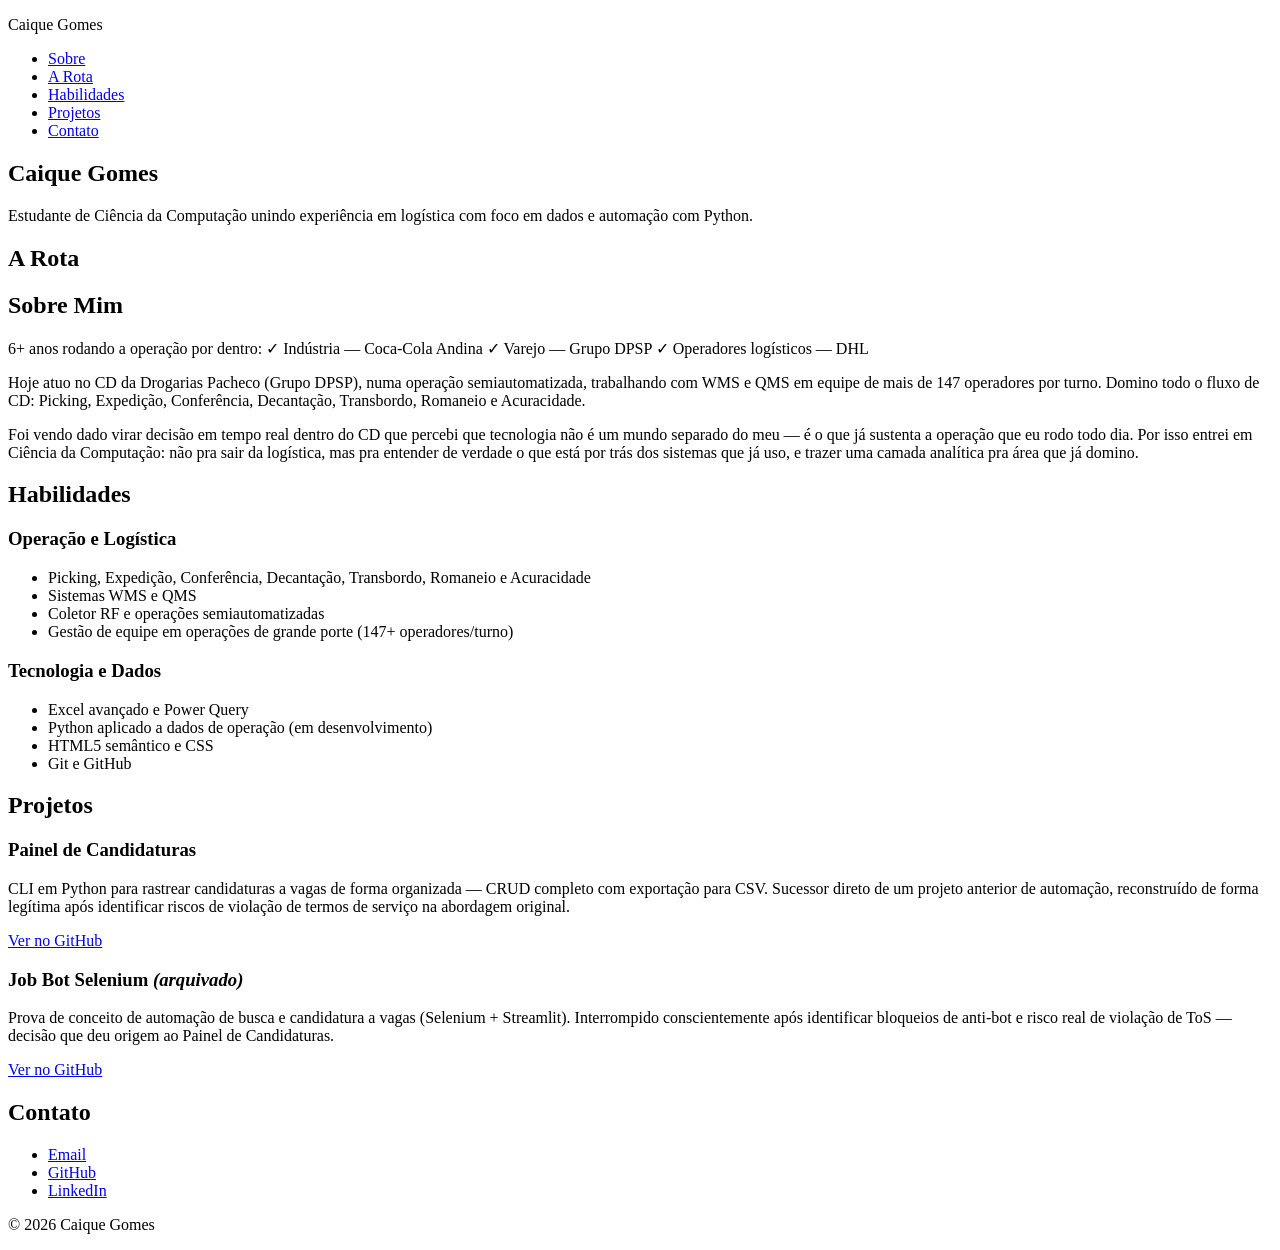
==== commit dca5b8f1: "Revise professional experience details in index.html Updated experience description in the 'Sobre Mi" ====
--- a/index.html
+++ b/index.html
@@ -33,9 +33,10 @@
         <section id="sobre">
             <h2>Sobre Mim</h2>
             <p>
-                Tenho mais de 6 anos de experiência em logística, passando por operações de grande
-                porte como DHL, Amazon e Estúdios Globo. Na DHL, fiz parte do Turno 1 que bateu a
-                marca de 1 milhão de pacotes expedidos, com treinamento em NR-11 e NR-12.
+                6+ anos rodando a operação por dentro: 
+                ✓ Indústria — Coca-Cola Andina 
+                ✓ Varejo — Grupo DPSP 
+                ✓ Operadores logísticos — DHL
             </p>
             <p>
                 Hoje atuo no CD da Drogarias Pacheco (Grupo DPSP), numa operação semiautomatizada,
@@ -106,4 +107,4 @@
         <p>© 2026 Caique Gomes</p>
     </footer>
 </body>
-</html>+</html>
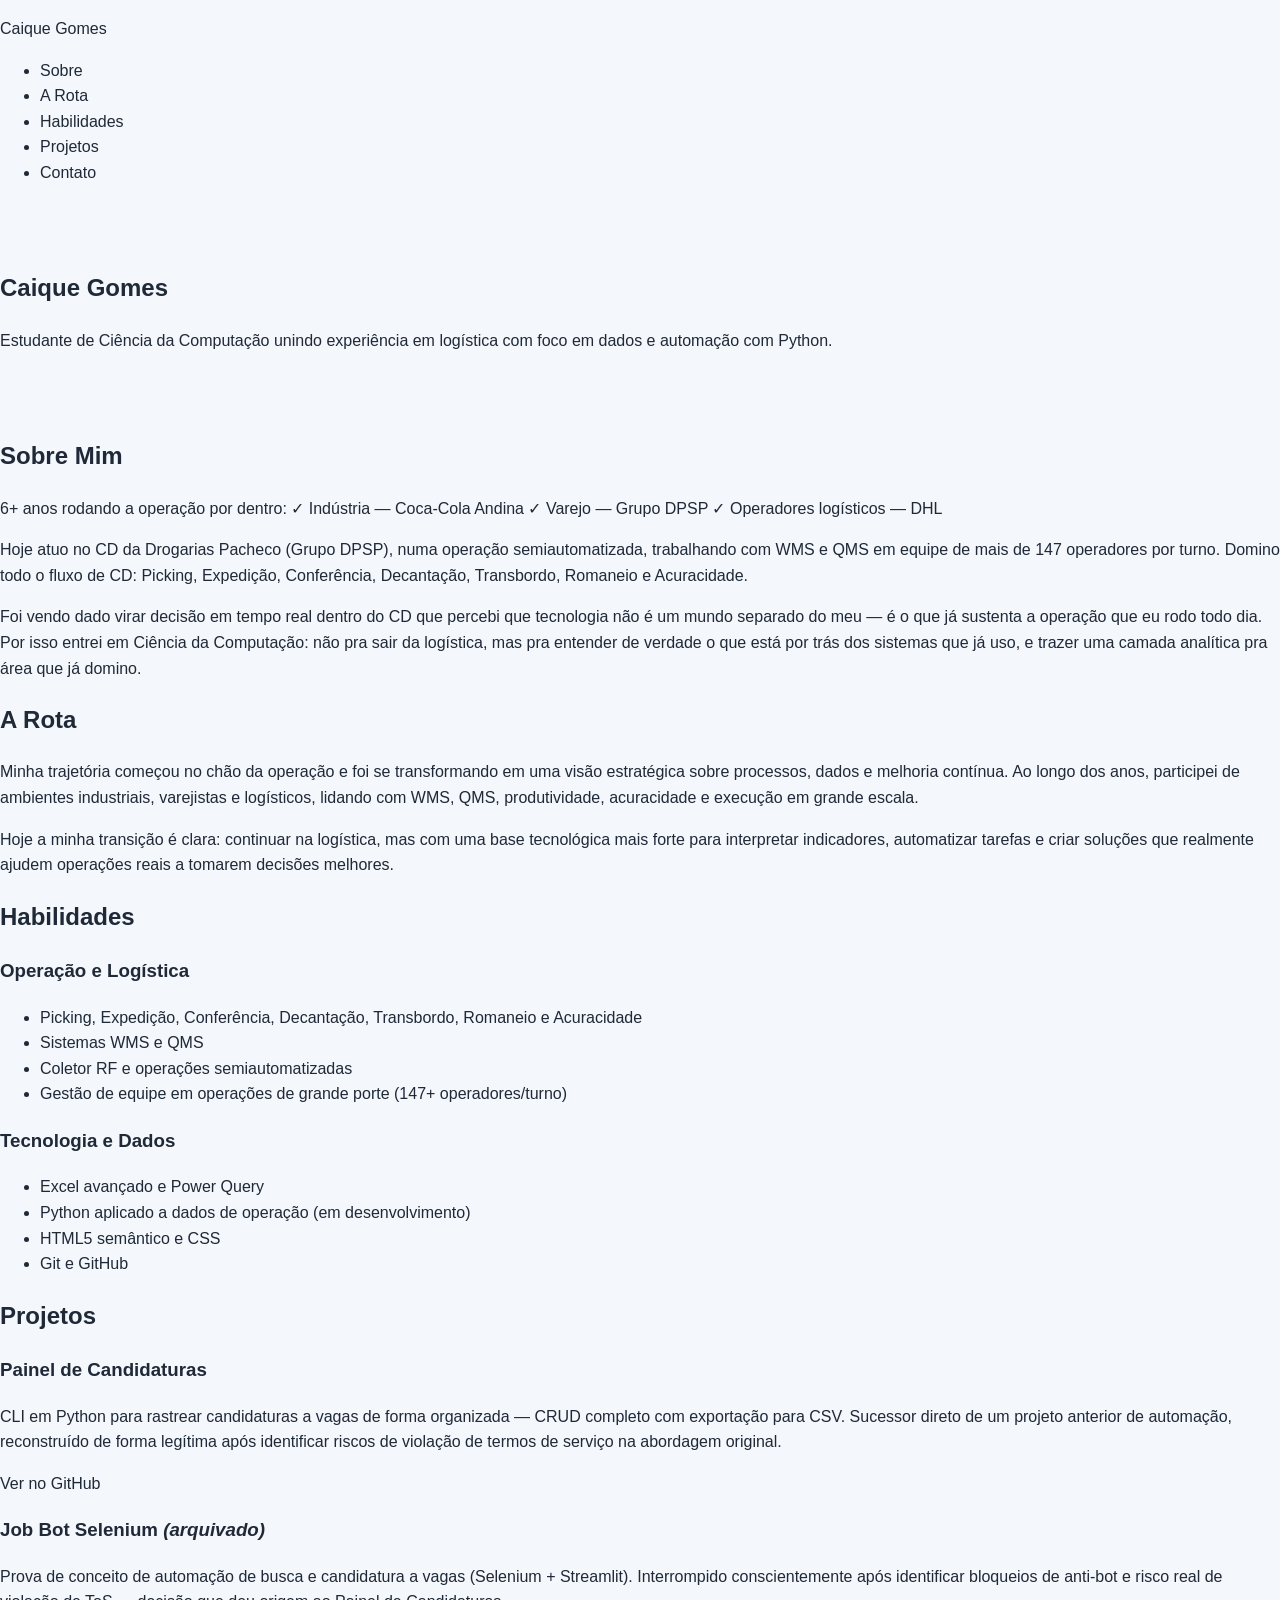
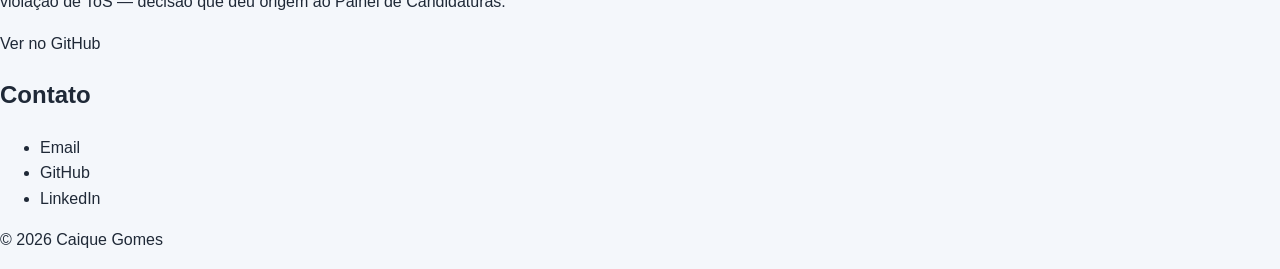
==== commit f61effde: "Ajusta ordem das seções do portfólio e conecta o CSS do site" ====
--- a/index.html
+++ b/index.html
@@ -5,6 +5,7 @@
     <meta name="viewport" content="width=device-width, initial-scale=1.0">
     <title>Caique Gomes | Portfólio</title>
     <meta name="description" content="Portfólio de Caique Gomes, estudante de Ciência da Computação com experiência em logística, focado em dados e automação com Python.">
+    <link rel="stylesheet" href="styles.css">
 </head>
 <body>
     <header>
@@ -24,10 +25,6 @@
         <section class="hero">
             <h1>Caique Gomes</h1>
             <p>Estudante de Ciência da Computação unindo experiência em logística com foco em dados e automação com Python.</p>
-        </section>
-
-        <section id="rota">
-            <h2>A Rota</h2>
         </section>
 
         <section id="sobre">
@@ -50,6 +47,21 @@
                 Por isso entrei em Ciência da Computação: não pra sair da logística, mas pra entender
                 de verdade o que está por trás dos sistemas que já uso, e trazer uma camada analítica
                 pra área que já domino.
+            </p>
+        </section>
+
+        <section id="rota">
+            <h2>A Rota</h2>
+            <p>
+                Minha trajetória começou no chão da operação e foi se transformando em uma visão
+                estratégica sobre processos, dados e melhoria contínua. Ao longo dos anos, participei
+                de ambientes industriais, varejistas e logísticos, lidando com WMS, QMS, produtividade,
+                acuracidade e execução em grande escala.
+            </p>
+            <p>
+                Hoje a minha transição é clara: continuar na logística, mas com uma base tecnológica mais
+                forte para interpretar indicadores, automatizar tarefas e criar soluções que realmente
+                ajudem operações reais a tomarem decisões melhores.
             </p>
         </section>
 
@@ -104,7 +116,9 @@
     </main>
 
     <footer>
-        <p>© 2026 Caique Gomes</p>
+        <p>© <span id="current-year"></span> Caique Gomes</p>
     </footer>
+
+    <script src="script.js"></script>
 </body>
 </html>
--- a/styles.css
+++ b/styles.css
@@ -0,0 +1,375 @@
+:root {
+  --color-bg: #f4f7fb;
+  --color-surface: #ffffff;
+  --color-primary: #2563eb;
+  --color-primary-dark: #1d4ed8;
+  --color-text: #1f2937;
+  --color-muted: #6b7280;
+  --color-border: #e5e7eb;
+  --color-accent: #f59e0b;
+
+  --spacing-1: 0.5rem;
+  --spacing-2: 0.75rem;
+  --spacing-3: 1rem;
+  --spacing-4: 1.5rem;
+  --spacing-5: 2rem;
+  --spacing-6: 3rem;
+
+  --radius-sm: 0.5rem;
+  --radius-md: 0.75rem;
+  --radius-lg: 1rem;
+
+  --shadow-soft: 0 10px 30px rgba(15, 23, 42, 0.08);
+  --container-width: 1100px;
+}
+
+*,
+*::before,
+*::after {
+  box-sizing: border-box;
+}
+
+html {
+  scroll-behavior: smooth;
+}
+
+body {
+  margin: 0;
+  font-family: "Segoe UI", Tahoma, sans-serif;
+  background: var(--color-bg);
+  color: var(--color-text);
+  line-height: 1.6;
+}
+
+img {
+  max-width: 100%;
+  display: block;
+}
+
+a {
+  color: inherit;
+  text-decoration: none;
+}
+
+button,
+input,
+textarea {
+  font: inherit;
+}
+
+.container {
+  width: min(var(--container-width), calc(100% - 2rem));
+  margin-inline: auto;
+}
+
+/* Estrutura do site */
+.site-header {
+  background: var(--color-surface);
+  border-bottom: 1px solid var(--color-border);
+  position: sticky;
+  top: 0;
+  z-index: 10;
+}
+
+.site-header__inner {
+  display: flex;
+  align-items: center;
+  justify-content: space-between;
+  min-height: 72px;
+  gap: var(--spacing-4);
+}
+
+.site-brand {
+  font-size: 1.2rem;
+  font-weight: 700;
+}
+
+.site-nav {
+  display: flex;
+  align-items: center;
+  gap: var(--spacing-4);
+}
+
+.site-nav__link {
+  color: var(--color-muted);
+  transition: color 0.2s ease;
+}
+
+.site-nav__link:hover,
+.site-nav__link:focus-visible {
+  color: var(--color-primary);
+}
+
+/* Conteúdo principal */
+.site-main {
+  display: block;
+}
+
+.section {
+  padding: var(--spacing-6) 0;
+}
+
+.section__header {
+  margin-bottom: var(--spacing-5);
+  text-align: center;
+}
+
+.section__eyebrow {
+  display: inline-block;
+  font-size: 0.8rem;
+  font-weight: 700;
+  text-transform: uppercase;
+  letter-spacing: 0.08em;
+  color: var(--color-primary);
+  margin-bottom: var(--spacing-1);
+}
+
+.section__title {
+  margin: 0;
+  font-size: clamp(2rem, 4vw, 3rem);
+  line-height: 1.2;
+}
+
+.section__subtitle {
+  max-width: 700px;
+  margin: 0.75rem auto 0;
+  color: var(--color-muted);
+  font-size: 1.05rem;
+}
+
+/* Hero */
+.hero {
+  padding-top: var(--spacing-6);
+  padding-bottom: var(--spacing-6);
+}
+
+.hero__content {
+  display: grid;
+  grid-template-columns: 1.2fr 0.8fr;
+  gap: var(--spacing-5);
+  align-items: center;
+}
+
+.hero__title {
+  margin: 0 0 var(--spacing-3);
+  font-size: clamp(2.3rem, 5vw, 4rem);
+  line-height: 1.1;
+}
+
+.hero__description {
+  margin: 0 0 var(--spacing-4);
+  color: var(--color-muted);
+  font-size: 1.08rem;
+  max-width: 620px;
+}
+
+.hero__actions {
+  display: flex;
+  flex-wrap: wrap;
+  gap: var(--spacing-3);
+}
+
+.hero__media {
+  min-height: 360px;
+  background: linear-gradient(135deg, #dbeafe, #fef3c7);
+  border-radius: var(--radius-lg);
+  box-shadow: var(--shadow-soft);
+  display: flex;
+  align-items: center;
+  justify-content: center;
+}
+
+/* Botões */
+.btn {
+  display: inline-flex;
+  align-items: center;
+  justify-content: center;
+  border-radius: 999px;
+  border: 1px solid transparent;
+  padding: 0.85rem 1.5rem;
+  font-weight: 600;
+  cursor: pointer;
+  transition: all 0.2s ease;
+}
+
+.btn--primary {
+  background: var(--color-primary);
+  color: #fff;
+}
+
+.btn--primary:hover,
+.btn--primary:focus-visible {
+  background: var(--color-primary-dark);
+}
+
+.btn--secondary {
+  background: transparent;
+  color: var(--color-text);
+  border-color: var(--color-border);
+}
+
+.btn--secondary:hover,
+.btn--secondary:focus-visible {
+  background: var(--color-surface);
+  border-color: var(--color-primary);
+  color: var(--color-primary);
+}
+
+/* Cards */
+.card-grid {
+  display: grid;
+  grid-template-columns: repeat(auto-fit, minmax(230px, 1fr));
+  gap: var(--spacing-4);
+}
+
+.card {
+  background: var(--color-surface);
+  border: 1px solid var(--color-border);
+  border-radius: var(--radius-md);
+  padding: var(--spacing-4);
+  box-shadow: var(--shadow-soft);
+}
+
+.card__title {
+  margin: 0 0 var(--spacing-2);
+  font-size: 1.2rem;
+}
+
+.card__text {
+  margin: 0;
+  color: var(--color-muted);
+}
+
+/* Sobre */
+.about {
+  display: grid;
+  grid-template-columns: 0.9fr 1.1fr;
+  gap: var(--spacing-5);
+  align-items: center;
+}
+
+.about__image {
+  min-height: 320px;
+  background: var(--color-surface);
+  border: 1px solid var(--color-border);
+  border-radius: var(--radius-lg);
+  box-shadow: var(--shadow-soft);
+}
+
+.about__content p {
+  margin: 0 0 var(--spacing-3);
+  color: var(--color-muted);
+}
+
+/* Projetos */
+.project-card {
+  background: var(--color-surface);
+  border: 1px solid var(--color-border);
+  border-radius: var(--radius-md);
+  overflow: hidden;
+  box-shadow: var(--shadow-soft);
+}
+
+.project-card__image {
+  aspect-ratio: 16 / 10;
+  background: linear-gradient(135deg, #dbeafe, #fef3c7);
+}
+
+.project-card__body {
+  padding: var(--spacing-4);
+}
+
+.project-card__meta {
+  display: inline-block;
+  font-size: 0.75rem;
+  font-weight: 700;
+  letter-spacing: 0.04em;
+  text-transform: uppercase;
+  color: var(--color-primary);
+  margin-bottom: var(--spacing-2);
+}
+
+.project-card__title {
+  margin: 0 0 var(--spacing-2);
+  font-size: 1.35rem;
+}
+
+.project-card__description {
+  margin: 0 0 var(--spacing-3);
+  color: var(--color-muted);
+}
+
+.project-card__link {
+  color: var(--color-primary);
+  font-weight: 600;
+}
+
+/* Contato */
+.contact {
+  text-align: center;
+}
+
+.contact__list {
+  list-style: none;
+  padding: 0;
+  margin: var(--spacing-4) 0 0;
+  display: flex;
+  justify-content: center;
+  flex-wrap: wrap;
+  gap: var(--spacing-3);
+}
+
+.contact__item {
+  background: var(--color-surface);
+  border: 1px solid var(--color-border);
+  border-radius: 999px;
+  padding: 0.75rem 1rem;
+}
+
+/* Rodapé */
+.site-footer {
+  background: #111827;
+  color: #f9fafb;
+  padding: var(--spacing-4) 0;
+}
+
+.site-footer__inner {
+  display: flex;
+  align-items: center;
+  justify-content: space-between;
+  gap: var(--spacing-3);
+  flex-wrap: wrap;
+}
+
+.site-footer__text {
+  margin: 0;
+  color: rgba(255, 255, 255, 0.8);
+}
+
+@media (max-width: 768px) {
+  .site-header__inner,
+  .hero__content,
+  .about {
+    display: grid;
+    grid-template-columns: 1fr;
+  }
+
+  .site-header__inner {
+    min-height: auto;
+    padding: var(--spacing-3) 0;
+  }
+
+  .site-nav {
+    justify-content: center;
+    flex-wrap: wrap;
+  }
+
+  .hero__actions {
+    flex-direction: column;
+    align-items: stretch;
+  }
+
+  .btn {
+    width: 100%;
+  }
+}
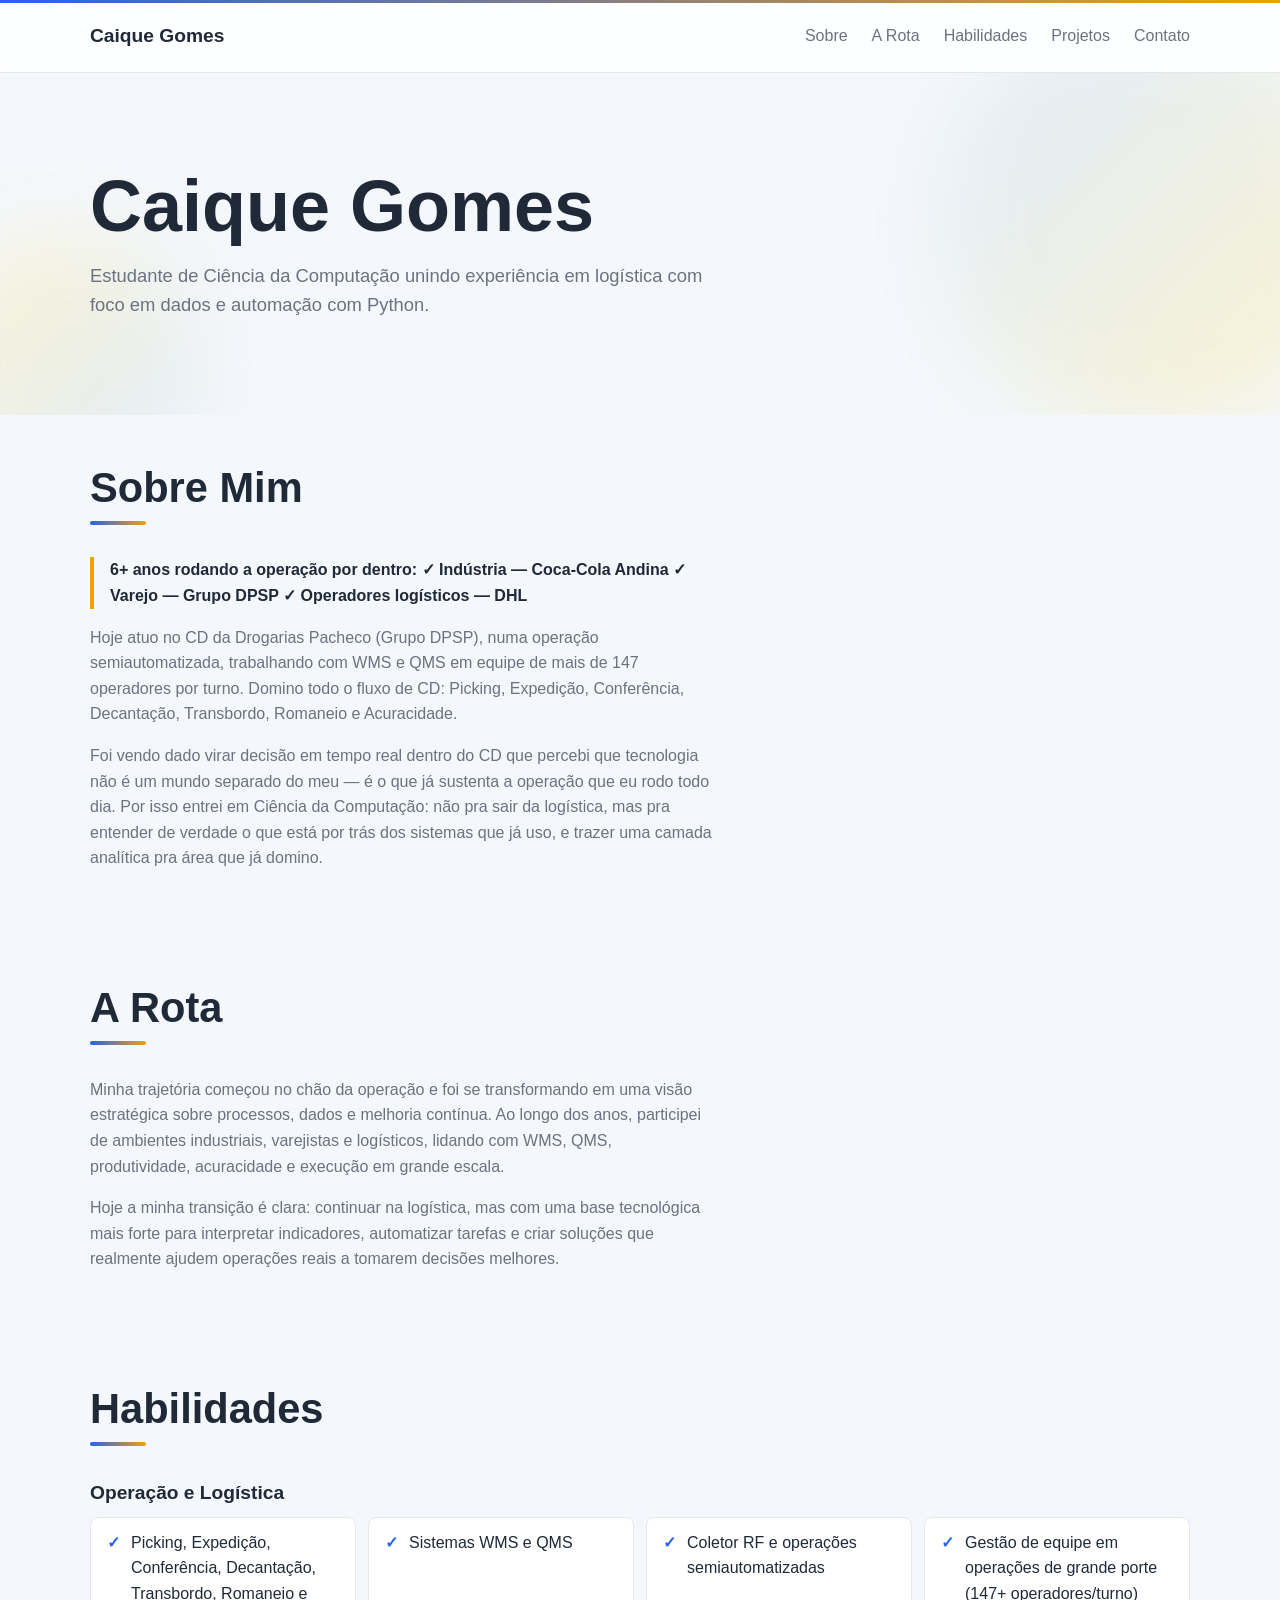
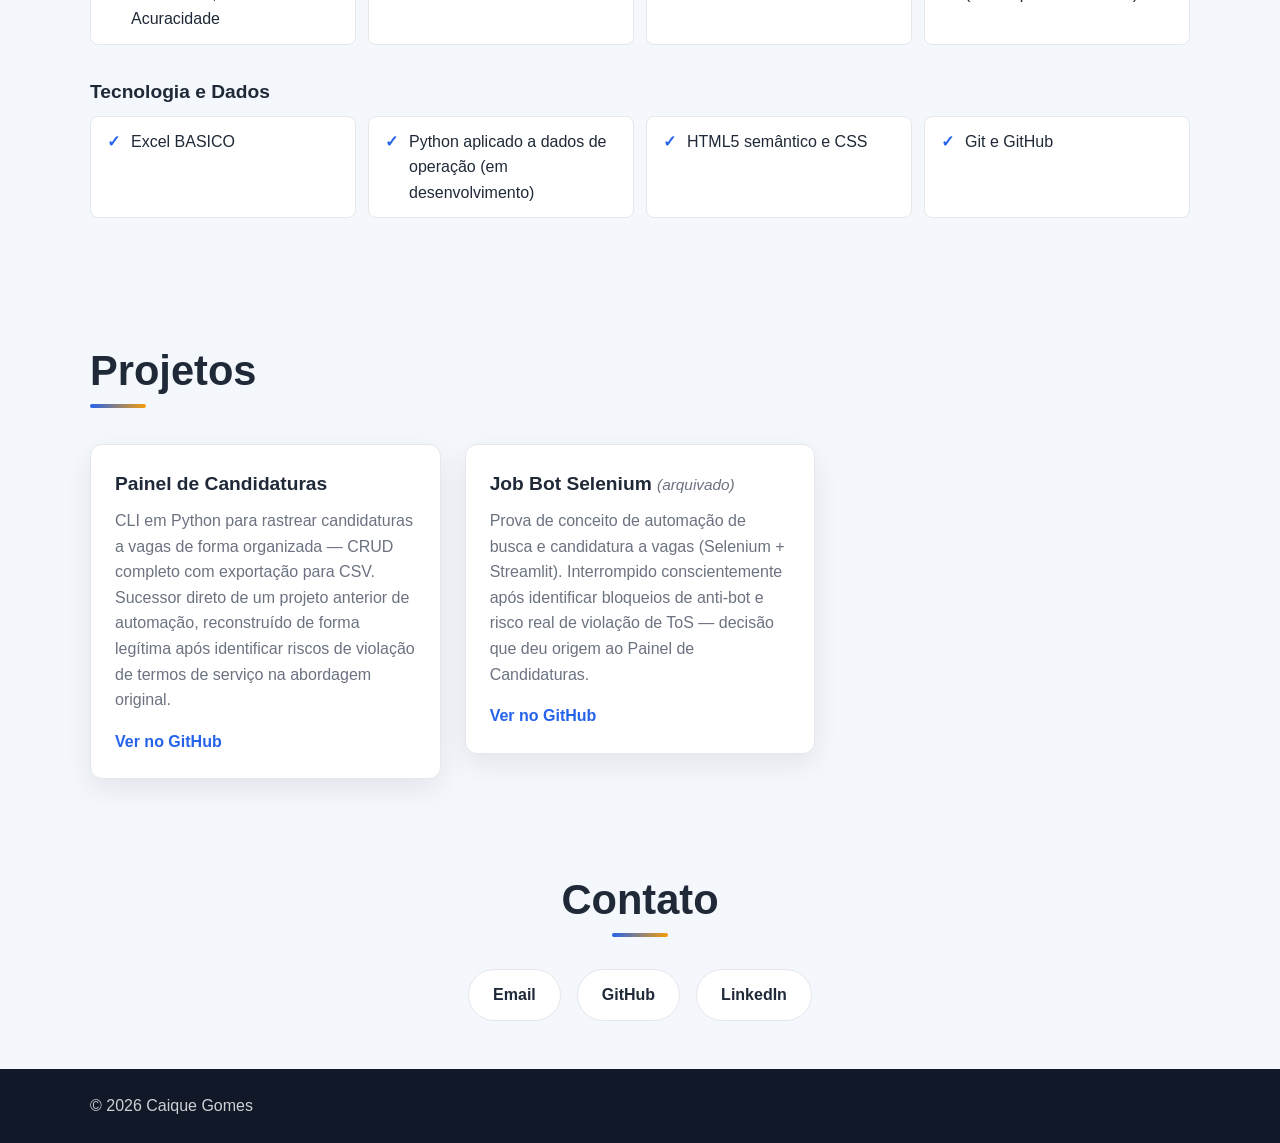
==== commit e4caad60: "Change 'Excel avançado' to 'Excel BASICO'" ====
--- a/index.html
+++ b/index.html
@@ -76,7 +76,7 @@
             </ul>
             <h3>Tecnologia e Dados</h3>
             <ul>
-                <li>Excel avançado e Power Query</li>
+                <li>Excel BASICO </li>
                 <li>Python aplicado a dados de operação (em desenvolvimento)</li>
                 <li>HTML5 semântico e CSS</li>
                 <li>Git e GitHub</li>
--- a/styles.css
+++ b/styles.css
@@ -1,375 +1,488 @@
-:root {
-  --color-bg: #f4f7fb;
-  --color-surface: #ffffff;
-  --color-primary: #2563eb;
-  --color-primary-dark: #1d4ed8;
-  --color-text: #1f2937;
-  --color-muted: #6b7280;
-  --color-border: #e5e7eb;
-  --color-accent: #f59e0b;
-
-  --spacing-1: 0.5rem;
-  --spacing-2: 0.75rem;
-  --spacing-3: 1rem;
-  --spacing-4: 1.5rem;
-  --spacing-5: 2rem;
-  --spacing-6: 3rem;
-
-  --radius-sm: 0.5rem;
-  --radius-md: 0.75rem;
-  --radius-lg: 1rem;
-
-  --shadow-soft: 0 10px 30px rgba(15, 23, 42, 0.08);
-  --container-width: 1100px;
-}
-
-*,
-*::before,
-*::after {
-  box-sizing: border-box;
-}
-
-html {
-  scroll-behavior: smooth;
-}
-
-body {
-  margin: 0;
-  font-family: "Segoe UI", Tahoma, sans-serif;
-  background: var(--color-bg);
-  color: var(--color-text);
-  line-height: 1.6;
-}
-
-img {
-  max-width: 100%;
-  display: block;
-}
-
-a {
-  color: inherit;
-  text-decoration: none;
-}
-
-button,
-input,
-textarea {
-  font: inherit;
-}
-
-.container {
-  width: min(var(--container-width), calc(100% - 2rem));
-  margin-inline: auto;
-}
-
-/* Estrutura do site */
-.site-header {
-  background: var(--color-surface);
-  border-bottom: 1px solid var(--color-border);
-  position: sticky;
-  top: 0;
-  z-index: 10;
-}
-
-.site-header__inner {
-  display: flex;
-  align-items: center;
-  justify-content: space-between;
-  min-height: 72px;
-  gap: var(--spacing-4);
-}
-
-.site-brand {
-  font-size: 1.2rem;
-  font-weight: 700;
-}
-
-.site-nav {
-  display: flex;
-  align-items: center;
-  gap: var(--spacing-4);
-}
-
-.site-nav__link {
-  color: var(--color-muted);
-  transition: color 0.2s ease;
-}
-
-.site-nav__link:hover,
-.site-nav__link:focus-visible {
-  color: var(--color-primary);
-}
-
-/* Conteúdo principal */
-.site-main {
-  display: block;
-}
-
-.section {
-  padding: var(--spacing-6) 0;
-}
-
-.section__header {
-  margin-bottom: var(--spacing-5);
-  text-align: center;
-}
-
-.section__eyebrow {
-  display: inline-block;
-  font-size: 0.8rem;
-  font-weight: 700;
-  text-transform: uppercase;
-  letter-spacing: 0.08em;
-  color: var(--color-primary);
-  margin-bottom: var(--spacing-1);
-}
-
-.section__title {
-  margin: 0;
-  font-size: clamp(2rem, 4vw, 3rem);
-  line-height: 1.2;
-}
-
-.section__subtitle {
-  max-width: 700px;
-  margin: 0.75rem auto 0;
-  color: var(--color-muted);
-  font-size: 1.05rem;
-}
-
-/* Hero */
-.hero {
-  padding-top: var(--spacing-6);
-  padding-bottom: var(--spacing-6);
-}
-
-.hero__content {
-  display: grid;
-  grid-template-columns: 1.2fr 0.8fr;
-  gap: var(--spacing-5);
-  align-items: center;
-}
-
-.hero__title {
-  margin: 0 0 var(--spacing-3);
-  font-size: clamp(2.3rem, 5vw, 4rem);
-  line-height: 1.1;
-}
-
-.hero__description {
-  margin: 0 0 var(--spacing-4);
-  color: var(--color-muted);
-  font-size: 1.08rem;
-  max-width: 620px;
-}
-
-.hero__actions {
-  display: flex;
-  flex-wrap: wrap;
-  gap: var(--spacing-3);
-}
-
-.hero__media {
-  min-height: 360px;
-  background: linear-gradient(135deg, #dbeafe, #fef3c7);
-  border-radius: var(--radius-lg);
-  box-shadow: var(--shadow-soft);
-  display: flex;
-  align-items: center;
-  justify-content: center;
-}
-
-/* Botões */
-.btn {
-  display: inline-flex;
-  align-items: center;
-  justify-content: center;
-  border-radius: 999px;
-  border: 1px solid transparent;
-  padding: 0.85rem 1.5rem;
-  font-weight: 600;
-  cursor: pointer;
-  transition: all 0.2s ease;
-}
-
-.btn--primary {
-  background: var(--color-primary);
-  color: #fff;
-}
-
-.btn--primary:hover,
-.btn--primary:focus-visible {
-  background: var(--color-primary-dark);
-}
-
-.btn--secondary {
-  background: transparent;
-  color: var(--color-text);
-  border-color: var(--color-border);
-}
-
-.btn--secondary:hover,
-.btn--secondary:focus-visible {
-  background: var(--color-surface);
-  border-color: var(--color-primary);
-  color: var(--color-primary);
-}
-
-/* Cards */
-.card-grid {
-  display: grid;
-  grid-template-columns: repeat(auto-fit, minmax(230px, 1fr));
-  gap: var(--spacing-4);
-}
-
-.card {
-  background: var(--color-surface);
-  border: 1px solid var(--color-border);
-  border-radius: var(--radius-md);
-  padding: var(--spacing-4);
-  box-shadow: var(--shadow-soft);
-}
-
-.card__title {
-  margin: 0 0 var(--spacing-2);
-  font-size: 1.2rem;
-}
-
-.card__text {
-  margin: 0;
-  color: var(--color-muted);
-}
-
-/* Sobre */
-.about {
-  display: grid;
-  grid-template-columns: 0.9fr 1.1fr;
-  gap: var(--spacing-5);
-  align-items: center;
-}
-
-.about__image {
-  min-height: 320px;
-  background: var(--color-surface);
-  border: 1px solid var(--color-border);
-  border-radius: var(--radius-lg);
-  box-shadow: var(--shadow-soft);
-}
-
-.about__content p {
-  margin: 0 0 var(--spacing-3);
-  color: var(--color-muted);
-}
-
-/* Projetos */
-.project-card {
-  background: var(--color-surface);
-  border: 1px solid var(--color-border);
-  border-radius: var(--radius-md);
-  overflow: hidden;
-  box-shadow: var(--shadow-soft);
-}
-
-.project-card__image {
-  aspect-ratio: 16 / 10;
-  background: linear-gradient(135deg, #dbeafe, #fef3c7);
-}
-
-.project-card__body {
-  padding: var(--spacing-4);
-}
-
-.project-card__meta {
-  display: inline-block;
-  font-size: 0.75rem;
-  font-weight: 700;
-  letter-spacing: 0.04em;
-  text-transform: uppercase;
-  color: var(--color-primary);
-  margin-bottom: var(--spacing-2);
-}
-
-.project-card__title {
-  margin: 0 0 var(--spacing-2);
-  font-size: 1.35rem;
-}
-
-.project-card__description {
-  margin: 0 0 var(--spacing-3);
-  color: var(--color-muted);
-}
-
-.project-card__link {
-  color: var(--color-primary);
-  font-weight: 600;
-}
-
-/* Contato */
-.contact {
-  text-align: center;
-}
-
-.contact__list {
-  list-style: none;
-  padding: 0;
-  margin: var(--spacing-4) 0 0;
-  display: flex;
-  justify-content: center;
-  flex-wrap: wrap;
-  gap: var(--spacing-3);
-}
-
-.contact__item {
-  background: var(--color-surface);
-  border: 1px solid var(--color-border);
-  border-radius: 999px;
-  padding: 0.75rem 1rem;
-}
-
-/* Rodapé */
-.site-footer {
-  background: #111827;
-  color: #f9fafb;
-  padding: var(--spacing-4) 0;
-}
-
-.site-footer__inner {
-  display: flex;
-  align-items: center;
-  justify-content: space-between;
-  gap: var(--spacing-3);
-  flex-wrap: wrap;
-}
-
-.site-footer__text {
-  margin: 0;
-  color: rgba(255, 255, 255, 0.8);
-}
-
-@media (max-width: 768px) {
-  .site-header__inner,
-  .hero__content,
-  .about {
-    display: grid;
-    grid-template-columns: 1fr;
-  }
-
-  .site-header__inner {
-    min-height: auto;
-    padding: var(--spacing-3) 0;
-  }
-
-  .site-nav {
-    justify-content: center;
-    flex-wrap: wrap;
-  }
-
-  .hero__actions {
-    flex-direction: column;
-    align-items: stretch;
-  }
-
-  .btn {
-    width: 100%;
-  }
-}
+/* =========================================================
+   styles.css — feito pro HTML semântico (header, nav, main,
+   section, article, footer). Quase sem classe: o CSS se
+   prende nas tags e nos ids (#sobre, #rota, #habilidades...).
+   ========================================================= */
+
+/* ---------- 1. VARIÁVEIS (mude cores e espaços aqui) ---------- */
+:root {
+  --color-bg: #f4f7fb;
+  --color-surface: #ffffff;
+  --color-primary: #2563eb;
+  --color-primary-dark: #1d4ed8;
+  --color-text: #1f2937;
+  --color-muted: #6b7280;
+  --color-border: #e5e7eb;
+  --color-accent: #f59e0b;
+
+  --spacing-1: 0.5rem;
+  --spacing-2: 0.75rem;
+  --spacing-3: 1rem;
+  --spacing-4: 1.5rem;
+  --spacing-5: 2rem;
+  --spacing-6: 3rem;
+
+  --radius-sm: 0.5rem;
+  --radius-md: 0.75rem;
+  --radius-lg: 1rem;
+
+  --shadow-soft: 0 10px 30px rgba(15, 23, 42, 0.08);
+  --container-width: 1100px;
+
+  /* margem lateral que centraliza o conteúdo sem precisar de <div class="container"> */
+  --gutter: max(1rem, calc((100% - var(--container-width)) / 2));
+}
+
+/* ---------- 2. BASE ---------- */
+*,
+*::before,
+*::after {
+  box-sizing: border-box;
+}
+
+html {
+  scroll-behavior: smooth;
+  scroll-padding-top: 90px; /* o menu fixo não cobre o título da seção */
+}
+
+body {
+  margin: 0;
+  font-family: "Segoe UI", Tahoma, sans-serif;
+  background: var(--color-bg);
+  color: var(--color-text);
+  line-height: 1.6;
+}
+
+img {
+  max-width: 100%;
+  display: block;
+}
+
+a {
+  color: inherit;
+  text-decoration: none;
+}
+
+a:focus-visible {
+  outline: 3px solid var(--color-accent);
+  outline-offset: 3px;
+  border-radius: 4px;
+}
+
+/* ---------- 3. MENU ---------- */
+header {
+  position: sticky;
+  top: 0;
+  z-index: 10;
+  padding-inline: var(--gutter);
+  background: rgba(255, 255, 255, 0.9);
+  backdrop-filter: blur(8px);
+  border-bottom: 1px solid var(--color-border);
+}
+
+header nav {
+  display: flex;
+  align-items: center;
+  justify-content: space-between;
+  gap: var(--spacing-4);
+  min-height: 72px;
+}
+
+.brand {
+  margin: 0;
+  font-size: 1.2rem;
+  font-weight: 700;
+}
+
+nav ul {
+  display: flex;
+  gap: var(--spacing-4);
+  list-style: none;
+  margin: 0;
+  padding: 0;
+}
+
+nav a {
+  position: relative;
+  color: var(--color-muted);
+  padding-block: 0.25rem;
+  transition: color 0.2s ease;
+}
+
+/* sublinhado que cresce da esquerda pra direita */
+nav a::after {
+  content: "";
+  position: absolute;
+  left: 0;
+  bottom: -2px;
+  width: 100%;
+  height: 2px;
+  background: var(--color-primary);
+  transform: scaleX(0);
+  transform-origin: left;
+  transition: transform 0.25s ease;
+}
+
+nav a:hover,
+nav a:focus-visible {
+  color: var(--color-primary);
+}
+
+nav a:hover::after,
+nav a:focus-visible::after {
+  transform: scaleX(1);
+}
+
+/* ---------- 4. SEÇÕES (regras gerais) ---------- */
+section {
+  padding: var(--spacing-6) var(--gutter);
+}
+
+h2 {
+  position: relative;
+  margin: 0 0 var(--spacing-5);
+  padding-bottom: 0.75rem;
+  font-size: clamp(1.9rem, 4vw, 2.6rem);
+  line-height: 1.2;
+}
+
+/* barrinha embaixo de cada título */
+h2::after {
+  content: "";
+  position: absolute;
+  left: 0;
+  bottom: 0;
+  width: 56px;
+  height: 4px;
+  border-radius: 999px;
+  background: linear-gradient(90deg, var(--color-primary), var(--color-accent));
+}
+
+h3 {
+  margin: 0 0 var(--spacing-1);
+  font-size: 1.2rem;
+}
+
+section p {
+  max-width: 70ch;
+  margin: 0 0 var(--spacing-3);
+  color: var(--color-muted);
+}
+
+/* ---------- 5. HERO ---------- */
+.hero {
+  position: relative;
+  isolation: isolate;
+  overflow: hidden;
+  padding-block: 6rem 5rem;
+}
+
+.hero h1 {
+  margin: 0 0 var(--spacing-3);
+  font-size: clamp(2.6rem, 7vw, 4.5rem);
+  line-height: 1.05;
+  animation: fade-up 0.7s ease both;
+}
+
+.hero p {
+  max-width: 620px;
+  font-size: 1.15rem;
+  animation: fade-up 0.7s ease 0.15s both;
+}
+
+/* duas "bolhas" de cor flutuando atrás do texto (sem HTML extra) */
+.hero::before,
+.hero::after {
+  content: "";
+  position: absolute;
+  z-index: -1;
+  border-radius: 50%;
+  filter: blur(40px);
+  opacity: 0.85;
+}
+
+.hero::before {
+  width: 420px;
+  height: 420px;
+  right: -80px;
+  top: -60px;
+  background: linear-gradient(135deg, #dbeafe, #fef3c7);
+  animation: float 8s ease-in-out infinite;
+}
+
+.hero::after {
+  width: 260px;
+  height: 260px;
+  left: -60px;
+  bottom: -80px;
+  background: linear-gradient(135deg, #fef3c7, #dbeafe);
+  animation: float 10s ease-in-out -3s infinite;
+}
+
+/* ---------- 6. SOBRE / A ROTA ---------- */
+#sobre p:first-of-type {
+  padding-left: var(--spacing-3);
+  border-left: 4px solid var(--color-accent);
+  color: var(--color-text);
+  font-weight: 600;
+}
+
+/* ---------- 7. HABILIDADES ---------- */
+#habilidades ul {
+  display: grid;
+  grid-template-columns: repeat(auto-fit, minmax(260px, 1fr));
+  gap: var(--spacing-2);
+  list-style: none;
+  margin: 0 0 var(--spacing-5);
+  padding: 0;
+}
+
+#habilidades li {
+  position: relative;
+  padding: var(--spacing-2) var(--spacing-3) var(--spacing-2) 2.5rem;
+  background: var(--color-surface);
+  border: 1px solid var(--color-border);
+  border-radius: var(--radius-sm);
+  transition: transform 0.2s ease, border-color 0.2s ease;
+}
+
+#habilidades li::before {
+  content: "✓";
+  position: absolute;
+  left: var(--spacing-3);
+  color: var(--color-primary);
+  font-weight: 700;
+}
+
+#habilidades li:hover {
+  transform: translateX(6px);
+  border-color: var(--color-primary);
+}
+
+/* ---------- 8. PROJETOS ---------- */
+#projetos {
+  display: grid;
+  grid-template-columns: repeat(auto-fit, minmax(300px, 1fr));
+  gap: var(--spacing-4);
+  align-items: start;
+}
+
+#projetos h2 {
+  grid-column: 1 / -1;
+  margin-bottom: var(--spacing-2);
+}
+
+article {
+  position: relative;
+  overflow: hidden;
+  padding: var(--spacing-4);
+  background: var(--color-surface);
+  border: 1px solid var(--color-border);
+  border-radius: var(--radius-md);
+  box-shadow: var(--shadow-soft);
+  transition: transform 0.25s ease, box-shadow 0.25s ease;
+}
+
+/* faixa colorida que aparece no topo do card no hover */
+article::before {
+  content: "";
+  position: absolute;
+  inset: 0 0 auto 0;
+  height: 4px;
+  background: linear-gradient(90deg, var(--color-primary), var(--color-accent));
+  transform: scaleX(0);
+  transform-origin: left;
+  transition: transform 0.35s ease;
+}
+
+article:hover {
+  transform: translateY(-6px);
+  box-shadow: 0 18px 40px rgba(37, 99, 235, 0.15);
+}
+
+article:hover::before {
+  transform: scaleX(1);
+}
+
+article em {
+  color: var(--color-muted);
+  font-size: 0.8em;
+  font-weight: 500;
+}
+
+article a {
+  position: relative;
+  display: inline-block;
+  color: var(--color-primary);
+  font-weight: 600;
+}
+
+article a::after {
+  content: "";
+  position: absolute;
+  left: 0;
+  bottom: -2px;
+  width: 100%;
+  height: 2px;
+  background: currentColor;
+  transform: scaleX(0);
+  transform-origin: left;
+  transition: transform 0.25s ease;
+}
+
+article a:hover::after,
+article a:focus-visible::after {
+  transform: scaleX(1);
+}
+
+/* ---------- 9. CONTATO ---------- */
+#contato {
+  text-align: center;
+}
+
+#contato h2::after {
+  left: 50%;
+  transform: translateX(-50%);
+}
+
+#contato ul {
+  display: flex;
+  justify-content: center;
+  flex-wrap: wrap;
+  gap: var(--spacing-3);
+  list-style: none;
+  margin: 0;
+  padding: 0;
+}
+
+#contato a {
+  display: inline-block;
+  padding: 0.75rem 1.5rem;
+  background: var(--color-surface);
+  border: 1px solid var(--color-border);
+  border-radius: 999px;
+  font-weight: 600;
+  transition: background 0.2s ease, color 0.2s ease,
+              border-color 0.2s ease, transform 0.2s ease;
+}
+
+#contato a:hover,
+#contato a:focus-visible {
+  background: var(--color-primary);
+  border-color: var(--color-primary);
+  color: #fff;
+  transform: translateY(-3px);
+}
+
+/* ---------- 10. RODAPÉ ---------- */
+footer {
+  padding: var(--spacing-4) var(--gutter);
+  background: #111827;
+  color: #f9fafb;
+}
+
+footer p {
+  margin: 0;
+  color: rgba(255, 255, 255, 0.8);
+}
+
+/* ---------- 11. CELULAR ---------- */
+@media (max-width: 768px) {
+  html {
+    scroll-padding-top: 130px;
+  }
+
+  header nav {
+    flex-direction: column;
+    justify-content: center;
+    gap: var(--spacing-2);
+    min-height: auto;
+    padding-block: var(--spacing-3);
+  }
+
+  nav ul {
+    flex-wrap: wrap;
+    justify-content: center;
+    gap: var(--spacing-1) var(--spacing-4);
+  }
+
+  .hero {
+    padding-block: 4rem 3rem;
+  }
+
+  .hero::before {
+    width: 260px;
+    height: 260px;
+    right: -110px;
+  }
+}
+
+/* =========================================================
+   ANIMAÇÕES
+   ========================================================= */
+
+@keyframes fade-up {
+  from { opacity: 0; transform: translateY(24px); }
+  to   { opacity: 1; transform: translateY(0); }
+}
+
+@keyframes float {
+  0%, 100% { transform: translateY(0); }
+  50%      { transform: translateY(-18px); }
+}
+
+@keyframes reveal {
+  from { opacity: 0; transform: translateY(40px); }
+  to   { opacity: 1; transform: translateY(0); }
+}
+
+@keyframes progress {
+  from { transform: scaleX(0); }
+  to   { transform: scaleX(1); }
+}
+
+/* Só roda onde o navegador entende (Chrome/Edge). No resto, o conteúdo
+   aparece normal, nada quebra. */
+@supports (animation-timeline: view()) {
+
+  /* Conteúdo aparece conforme você rola a página.
+     "backwards" (e não "both") é de propósito: depois que o efeito acaba,
+     o hover dos cards volta a funcionar. */
+  section:not(.hero) > h2,
+  section:not(.hero) > h3,
+  section:not(.hero) > p,
+  article,
+  #habilidades li,
+  #contato li {
+    animation: reveal linear backwards;
+    animation-timeline: view();
+    animation-range: entry 0% entry 40%;
+  }
+
+  /* Barra no topo que enche conforme você avança na "rota" */
+  body::before {
+    content: "";
+    position: fixed;
+    inset: 0 0 auto 0;
+    height: 3px;
+    z-index: 20;
+    background: linear-gradient(90deg, var(--color-primary), var(--color-accent));
+    transform-origin: left;
+    animation: progress linear both;
+    animation-timeline: scroll(root);
+  }
+}
+
+/* Quem prefere menos movimento no sistema não vê animação nenhuma */
+@media (prefers-reduced-motion: reduce) {
+  html {
+    scroll-behavior: auto;
+  }
+
+  *,
+  *::before,
+  *::after {
+    animation: none !important;
+    transition: none !important;
+  }
+}
